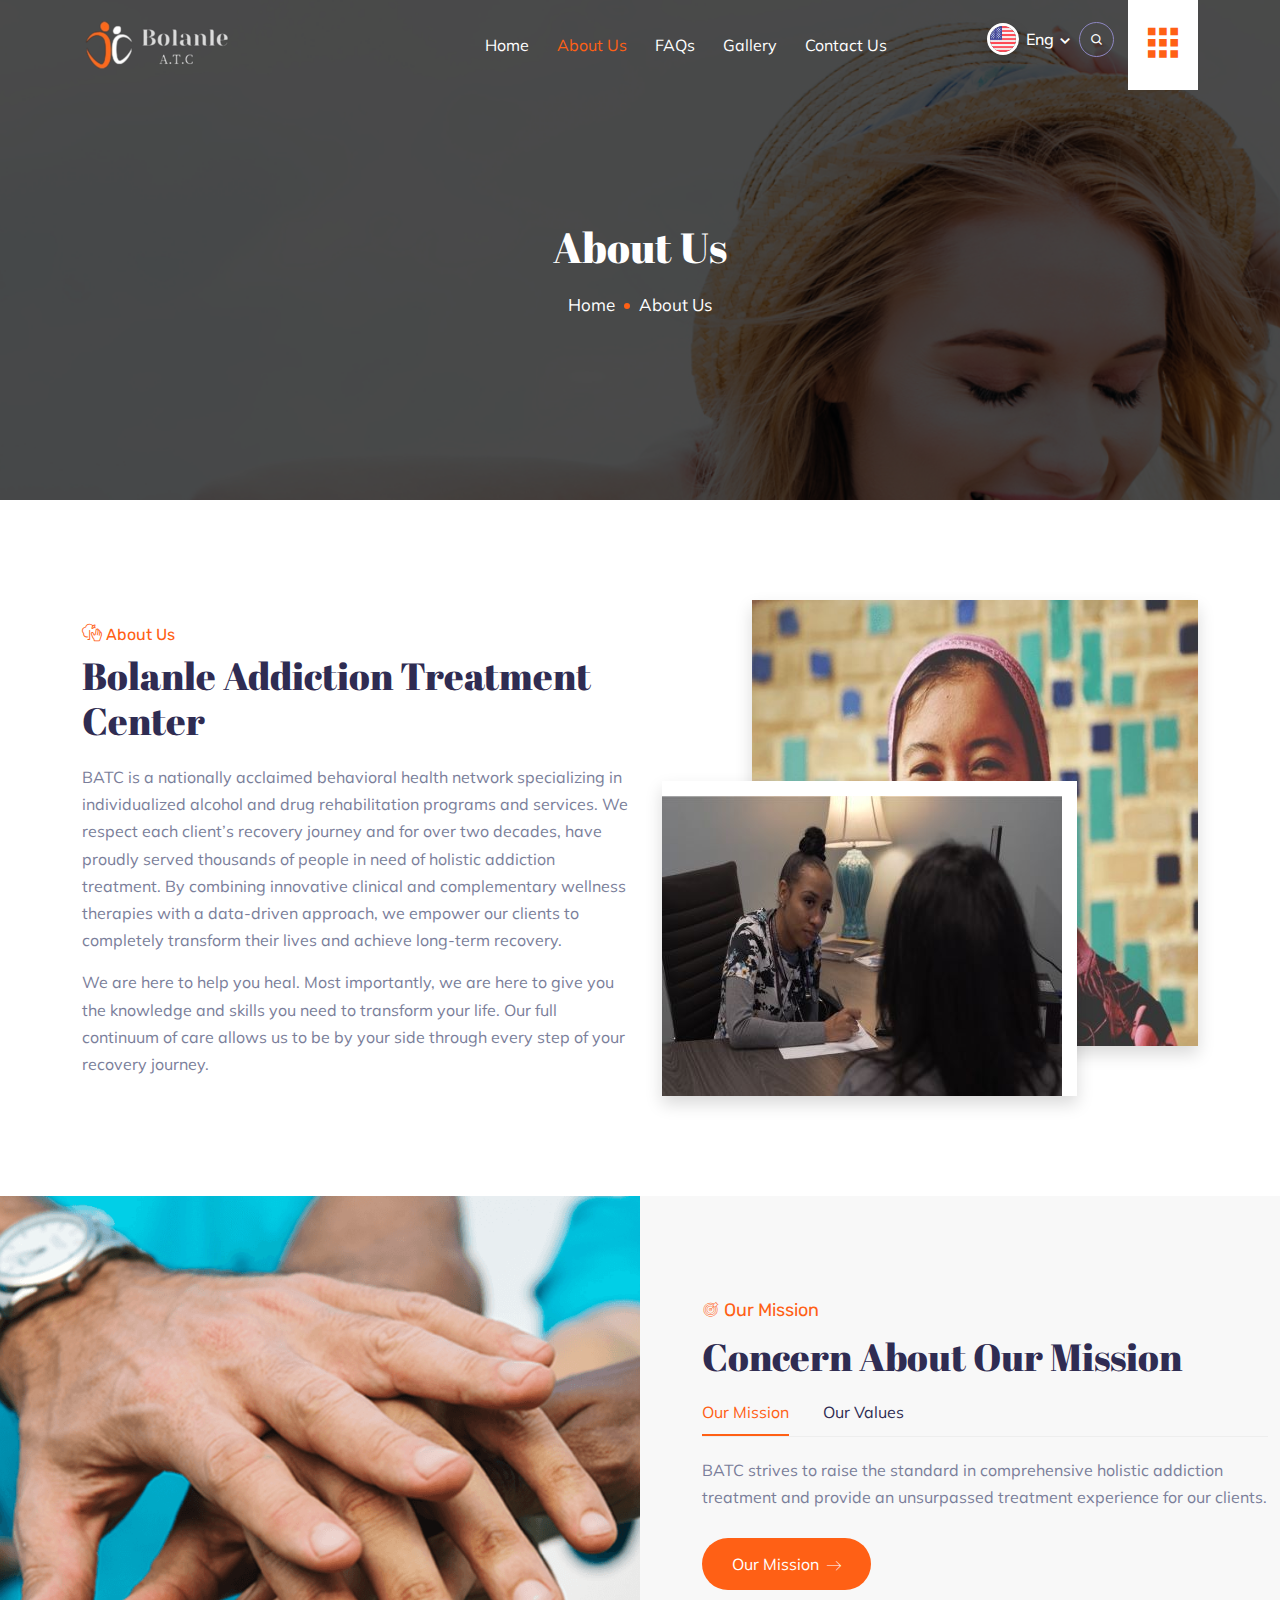
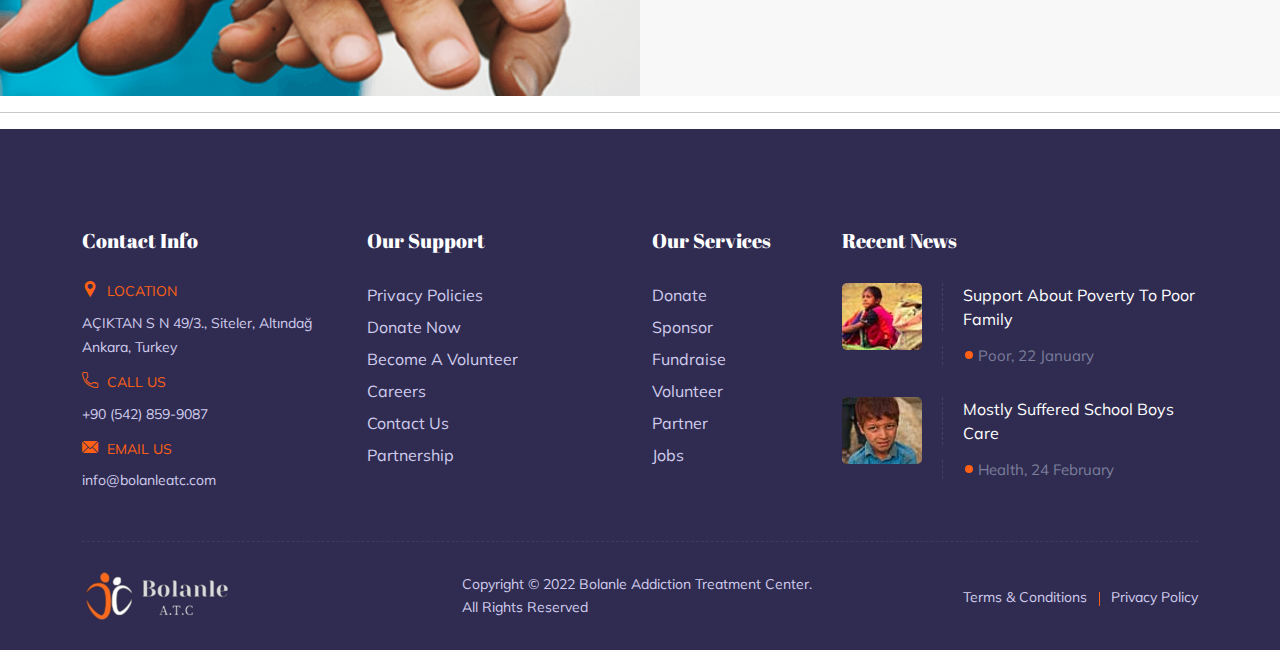
==== about-us.html @ 55a211e4 "Changed logos and added student details" ====
<!doctype html>
<html lang="zxx">
    <head>
        <meta charset="utf-8">
        <meta name="viewport" content="width=device-width, initial-scale=1, shrink-to-fit=no">

        <title>About Us | BATC</title>

        <link rel="icon" type="image/png" href="assets/img/favicon.png">

        <link rel="stylesheet" href="assets/revolution/css/settings.css">
        <link rel="stylesheet" href="assets/revolution/css/layers.css">
        <link rel="stylesheet" href="assets/revolution/css/navigation.css">
        <link rel="stylesheet" href="assets/css/bootstrap.min.css">
        <link rel="stylesheet" href="assets/css/owl.theme.default.min.css">
        <link rel="stylesheet" href="assets/css/owl.carousel.min.css">
        <link rel="stylesheet" href="assets/css/magnific-popup.min.css">
        <link rel="stylesheet" href="assets/css/animate.min.css">
        <link rel="stylesheet" href="assets/css/boxicons.min.css">
        <link rel="stylesheet" href="assets/css/flaticon.css">
        <link rel="stylesheet" href="assets/css/imagelightbox.min.css">
        <link rel="stylesheet" href="assets/css/meanmenu.css">
        <link rel="stylesheet" href="assets/css/nice-select.min.css">
        <link rel="stylesheet" href="assets/css/odometer.min.css">
        <link rel="stylesheet" href="assets/css/style.css">
        <link rel="stylesheet" href="assets/css/responsive.css">
    </head>
    <body>
        <div class="preloader">
            <div class="preloader">
                <span></span>
                <span></span>
            </div>
        </div>

        <div class="navbar-area  navbar-style-three">
            <div class="huruma-responsive-nav">
                <div class="container">
                    <div class="huruma-responsive-menu">
                        <div class="logo">
                            <a href="index.html">
                                <img src="assets/img/logo-3.png" class="white-logo" alt="logo">
                                <img src="assets/img/logo-2.png" class="black-logo" alt="image">
                            </a>
                        </div>
                    </div>
                </div>
            </div>

            <div class="huruma-nav">
                <div class="container">
                    <nav class="navbar navbar-expand-md navbar-light">
                        <a class="navbar-brand" href="index.html">
                            <img src="assets/img/logo-3.png" class="white-logo" alt="logo">
                            <img src="assets/img/logo-2.png" class="black-logo" alt="image">
                        </a>

                        <div class="collapse navbar-collapse mean-menu" id="navbarSupportedContent">
                            <ul class="navbar-nav">
                                <li class="nav-item">
                                    <a href="index.html" class="nav-link">
                                        Home
                                    </a>
                                </li>

                                <li class="nav-item">
                                    <a href="about-us.html" class="nav-link active">
                                        About Us
                                    </a>
                                </li>


                                <li class="nav-item">
                                    <a href="faqs.html" class="nav-link">
                                        FAQs
                                    </a>
                                </li>

                                <li class="nav-item">
                                    <a href="gallery.html" class="nav-link">
                                        Gallery
                                    </a>
                                </li>

                                <li class="nav-item">
                                    <a href="contact-us.html" class="nav-link">
                                        Contact Us
                                    </a>
                                </li>
                            </ul>

                            <div class="others-options">
                                <div class="dropdown language-switcher d-inline-block">
                                    <button class="dropdown-toggle" type="button" data-bs-toggle="dropdown" aria-haspopup="true" aria-expanded="false">
                                        <img src="assets/img/flag/us-flag.jpg" class="shadow" alt="image">
                                        <span>Eng <i class='bx bx-chevron-down'></i></span>
                                    </button>

                                    <div class="dropdown-menu">
                                        <a href="#" class="dropdown-item d-flex align-items-center">
                                            <img src="assets/img/flag/germany-flag.jpg" class="shadow-sm" alt="flag">
                                            <span>Ger</span>
                                        </a>
                                        <a href="#" class="dropdown-item d-flex align-items-center">
                                            <img src="assets/img/flag/france-flag.jpg" class="shadow-sm" alt="flag">
                                            <span>Fre</span>
                                        </a>
                                        <a href="#" class="dropdown-item d-flex align-items-center">
                                            <img src="assets/img/flag/spain-flag.jpg" class="shadow-sm" alt="flag">
                                            <span>Spa</span>
                                        </a>
                                        <a href="#" class="dropdown-item d-flex align-items-center">
                                            <img src="assets/img/flag/russia-flag.jpg" class="shadow-sm" alt="flag">
                                            <span>Rus</span>
                                        </a>
                                        <a href="#" class="dropdown-item d-flex align-items-center">
                                            <img src="assets/img/flag/italy-flag.jpg" class="shadow-sm" alt="flag">
                                            <span>Ita</span>
                                        </a>
                                    </div>
                                </div>

                                <div class="option-item"><i class="search-btn bx bx-search"></i>
                                    <i class="close-btn bx bx-x"></i>
                                    <div class="search-overlay search-popup">
                                        <div class='search-box'>
                                            <form class="search-form">
                                                <input class="search-input" name="search" placeholder="Search" type="text">

                                                <button class="search-button" type="submit">
                                                    <i class="bx bx-search"></i>
                                                </button>
                                            </form>
                                        </div>
                                    </div>
                                </div>

                                <div class="burger-menu">
                                    <i class="flaticon-menu"></i>
                                </div>
                            </div>
                        </div>
                    </nav>
                </div>
            </div>
        </div>

        <div class="sidebar-modal">
            <div class="sidebar-modal-inner">
                <div class="sidebar-about-area">
                    <div class="title">
                        <h2>About Us</h2>
                        <p>We are excited to help you move forward in your recovery journey. Whatever your needs are, we can help you find the right combination of counseling and therapeutic activities to support your healing process and help lay the foundation for the happier, healthier life you deserve.</p>
                    </div>
                </div>

                <div class="sidebar-contact-area">
                    <div class="contact-info">
                        <div class="contact-info-content">
                            <h2>
                                <a href="tel:+905428599087">
                                    +90 (542) 859-9087
                                </a>
                                <span>OR</span>
                                <a href="mailto:info@bolanleatc.com">
                                    <span class="__cf_email__">info@bolanleatc.com</span>
                                </a>
                            </h2>
                            <p><strong>Name: </strong>TOHEEBAT OMOBOLANLE SIKIRU</p>
                            <p><strong>Student number: </strong>184380</p>
                        </div>
                    </div>
                </div>

                <span class="close-btn sidebar-modal-close-btn">
                    <i class="flaticon-close"></i>
                </span>
            </div>
        </div>

        <div class="page-title-area">
            <div class="d-table">
                <div class="d-table-cell">
                    <div class="container">
                        <div class="page-title-content">
                            <h2>About Us</h2>
                            <ul>
                                <li><a href="index.html">Home</a></li>
                                <li>About Us</li>
                            </ul>
                        </div>
                    </div>
                </div>
            </div>
        </div>

        <section class="about-section about-page pt-100 pb-100">
            <div class="container">
                <div class="row align-items-center">
                    <div class="col-lg-6">
                        <div class="about-item">
                            <span>
                                <i class="flaticon-care-about-plants"></i>
                                About us
                            </span>
                            <h3>Bolanle Addiction Treatment Center</h3>
                            <p>BATC is a nationally acclaimed behavioral health network specializing in individualized alcohol and drug rehabilitation programs and services. We respect each client’s recovery journey and for over two decades, have proudly served thousands of people in need of holistic addiction treatment. By combining innovative clinical and complementary wellness therapies with a data-driven approach, we empower our clients to completely transform their lives and achieve long-term recovery.</p>
                            <p>We are here to help you heal. Most importantly, we are here to give you the knowledge and skills you need to transform your life. Our full continuum of care allows us to be by your side through every step of your recovery journey.</p>
                        </div>
                    </div>

                    <div class="col-lg-6">
                        <div class="about-image">
                            <img src="assets/img/about/2.jpg" class="shadow about-page-img" alt="image">
                            <img src="assets/img/about/1.jpg" class="shadow" alt="image">
                        </div>
                    </div>
                </div>
            </div>
        </section>

        <section class="mission-section">
            <div class="container-fluid">
                <div class="row">
                    <div class="col-lg-6 p-0">
                        <div class="mission-image">
                            <img src="assets/img/mission.png" alt="image">
                        </div>
                    </div>

                    <div class="col-lg-6">
						<div class="mission-tab">
                            <span>
                                <i class="flaticon-target"></i>
                                Our Mission
                            </span>
							<h2>Concern about Our Mission</h2>
							<div class="tab mission-list-tab">
								<ul class="tabs">
									<li>
										<a href="#">
											Our Mission
										</a>
									</li>
									<li>
										<a href="#">
											Our Values
										</a>
									</li>
                                </ul>
                                
								<div class="tab_content">
									<div class="tabs_item">
										<p>BATC strives to raise the standard in comprehensive holistic addiction treatment and provide an unsurpassed treatment experience for our clients.</p>
										<a class="default-btn" href="#">
                                            Our Mission
                                            <span></span>
                                            <i class="flaticon-right"></i>
										</a>
                                    </div>

                                    <div class="tabs_item">
                                        <p><strong>Compassion</strong> – Impacting the lives of the individuals in our community and, through the delivery of compassionate care, strive to lessen the pain and suffering that alcohol and drugs have caused.</p>
                                        <p><strong>Professionalism</strong> – We provide the highest level of professionalism by adopting best practices from across all fields and working collaboratively toward the common goal of continually improving the quality of our holistic rehab programs and services.</p>
                                        <p><strong>Integrity</strong> – We adhere to moral and ethical principles by demonstrating honesty, confidentiality, and trust to all individuals and families whom we serve and hold our clients’ rights to privacy sacred.</p>
                                        <p><strong>Commitment</strong> – We are committed to providing an unparalleled healing experience to our clients in an environment of safety, wellness, recovery, and clinical excellence.</p>

										<a class="default-btn" href="#">
                                            Our Mission
                                            <span></span>
                                            <i class="flaticon-right"></i>
										</a>
                                    </div>

								</div>
							</div>
						</div>
					</div>
                </div>
            </div>
        </section>

        <hr>



        <footer class="footer-section pt-100">
            <div class="container">
                <div class="row">
                    <div class="col-lg-3 col-md-6 col-sm-6">
                        <div class="single-footer-widget">
                            <h3>Contact info</h3>

                            <div class="footer-info-contact">
                                <i class="flaticon-pin"></i>
                                <h3>Location</h3>
                                <span>AÇIKTAN S N 49/3., Siteler, Altındağ<br> Ankara, Turkey</span>
                            </div>

                            <div class="footer-info-contact">
                                <i class="flaticon-call"></i>
                                <h3>Call Us</h3>
                                <span><a href="tel:+905428599087">+90 (542) 859-9087</a></span>
                            </div>

                            <div class="footer-info-contact">
                                <i class="flaticon-email"></i>
                                <h3>Email Us</h3>
                                <span>
                                    <a href="mailto:info@bolanleatc.com">
                                        <span class="__cf_email__">info@bolanleatc.com</span>
                                    </a>
                                </span>
                            </div>
                        </div>
                    </div>

                    <div class="col-lg-3 col-md-6 col-sm-6">
                        <div class="single-footer-widget">
                            <h3>Our Support</h3>

                            <ul class="footer-quick-links">
                                <li>
                                    <a href="#">
                                        Privacy Policies
                                    </a>
                                </li>
                                <li>
                                    <a href="#">
                                        Donate Now
                                    </a>
                                </li>
                                <li>
                                    <a href="#">
                                        Become a Volunteer
                                    </a>
                                </li>
                                <li>
                                    <a href="#">
                                        Careers
                                    </a>
                                </li>
                                <li>
                                    <a href="contact-us.html">
                                        Contact Us
                                    </a>
                                </li>
                                <li>
                                    <a href="#">
                                        Partnership
                                    </a>
                                </li>
                            </ul>
                        </div>
                    </div>

                    <div class="col-lg-2 col-md-6 col-sm-6">
                        <div class="single-footer-widget">
                            <h3>Our Services</h3>

                            <ul class="footer-quick-links">
                                <li>
                                    <a href="#">
                                        Donate
                                    </a>
                                </li>
                                <li>
                                    <a href="#">
                                        Sponsor
                                    </a>
                                </li>
                                <li>
                                    <a href="#">
                                        Fundraise
                                    </a>
                                </li>
                                <li>
                                    <a href="#">
                                        Volunteer
                                    </a>
                                </li>
                                <li>
                                    <a href="#">
                                        Partner
                                    </a>
                                </li>
                                <li>
                                    <a href="#">
                                        Jobs
                                    </a>
                                </li>
                            </ul>
                        </div>
                    </div>

                    <div class="col-lg-4 col-md-6 col-sm-6">
                        <div class="single-footer-widget">
                            <h3>Recent News</h3>

                            <div class="footer-news">
                                <a href="#">
                                    <img src="assets/img/footer-news/1.jpg" alt="image">
                                    <h4>Support about poverty to poor family</h4>
                                    <span>Poor, 22 January</span>
                                </a>
                            </div>

                            <div class="footer-news">
                                <a href="#">
                                    <img src="assets/img/footer-news/2.jpg" alt="image">
                                    <h4>Mostly suffered school Boys care</h4>
                                    <span>Health, 24 February</span>
                                </a>
                            </div>
                        </div>
                    </div>
                </div>
            </div>

            <div class="copyright-area">
                <div class="container">
                    <div class="copyright-area-content">
                        <div class="row align-items-center">
                            <div class="col-lg-4">
                                <div class="copyright-logo">
                                    <img src="assets/img/logo-3.png" alt="image">
                                </div>
                            </div>

                            <div class="col-lg-4 col-md-6">
                                <p>
                                    <i class="far fa-copyright"></i>
                                    Copyright © 2022 Bolanle Addiction Treatment Center. All Rights Reserved
                                </p>
                            </div>

                            <div class="col-lg-4 col-md-6">
                                <ul>
                                    <li>
                                        <a href="#">Terms & Conditions</a>
                                    </li>
                                    <li>
                                        <a href="#">Privacy Policy</a>
                                    </li>
                                </ul>
                            </div>
                        </div>
                    </div>
                </div>
            </div>
        </footer>

        <div class="go-top">
            <i class="bx bx-chevron-up"></i>
            <i class="bx bx-chevron-up"></i>
        </div>

        <script src="assets/js/jquery.min.js"></script>
        <script src="assets/js/popper.min.js"></script>
        <script src="assets/js/bootstrap.min.js"></script>
        <script src="assets/js/jquery.meanmenu.js"></script>
		<script src="assets/js/jquery.easing.min.js"></script>
		<script src="assets/js/owl.carousel.js"></script>
		<script src="assets/js/jquery.magnific-popup.min.js"></script>
		<script src="assets/js/jquery.nice-select.min.js"></script>
        <script src="assets/js/jquery.appear.js"></script>
		<script src="assets/js/odometer.min.js"></script>
		<script src="assets/js/imagelightbox.min.js"></script>
		<script src="assets/js/jquery.ajaxchimp.min.js"></script>
		<script src="assets/js/form-validator.min.js"></script>
		<script src="assets/js/contact-form-script.js"></script>
        <script src="assets/js/main.js"></script>
        <script src="assets/revolution/js/jquery.themepunch.tools.min.js"></script>
        <script src="assets/revolution/js/jquery.themepunch.revolution.min.js"></script>
        <script src="assets/revolution/js/extensions/revolution.extension.actions.min.js"></script>
        <script src="assets/revolution/js/extensions/revolution.extension.carousel.min.js"></script>
        <script src="assets/revolution/js/extensions/revolution.extension.kenburn.min.js"></script>
        <script src="assets/revolution/js/extensions/revolution.extension.layeranimation.min.js"></script>
        <script src="assets/revolution/js/extensions/revolution.extension.migration.min.js"></script>
        <script src="assets/revolution/js/extensions/revolution.extension.navigation.min.js"></script>
        <script src="assets/revolution/js/extensions/revolution.extension.parallax.min.js"></script>
        <script src="assets/revolution/js/extensions/revolution.extension.slideanims.min.js"></script>
        <script src="assets/revolution/js/extensions/revolution.extension.video.min.js"></script>
        <script src="assets/js/rev-slider-custom.js"></script>
    </body>

</html>
---- assets/revolution/css/settings.css ----
/*-----------------------------------------------------------------------------

-	Revolution Slider 5.0 Default Style Settings -

Screen Stylesheet

version:   	5.4.5
date:      	15/05/17
author:		themepunch
email:     	info@themepunch.com
website:   	http://www.themepunch.com
-----------------------------------------------------------------------------*/
#debungcontrolls,.debugtimeline{width:100%;box-sizing:border-box}.rev_column,.rev_column .tp-parallax-wrap,.tp-svg-layer svg{vertical-align:top}#debungcontrolls{z-index:100000;position:fixed;bottom:0;height:auto;background:rgba(0,0,0,.6);padding:10px}.debugtimeline{height:10px;position:relative;margin-bottom:3px;display:none;white-space:nowrap}.debugtimeline:hover{height:15px}.the_timeline_tester{background:#e74c3c;position:absolute;top:0;left:0;height:100%;width:0}.rs-go-fullscreen{position:fixed!important;width:100%!important;height:100%!important;top:0!important;left:0!important;z-index:9999999!important;background:#fff!important}.debugtimeline.tl_slide .the_timeline_tester{background:#f39c12}.debugtimeline.tl_frame .the_timeline_tester{background:#3498db}.debugtimline_txt{color:#fff;font-weight:400;font-size:7px;position:absolute;left:10px;top:0;white-space:nowrap;line-height:10px}.rtl{direction:rtl}@font-face{font-family:revicons;src:url(../fonts/revicons/revicons90c6.eot?5510888);src:url(../fonts/revicons/revicons90c6.eot?5510888#iefix) format('embedded-opentype'),url(../fonts/revicons/revicons90c6.woff?5510888) format('woff'),url(../fonts/revicons/revicons90c6.ttf?5510888) format('truetype'),url(../fonts/revicons/revicons90c6.svg?5510888#revicons) format('svg');font-weight:400;font-style:normal}[class*=" revicon-"]:before,[class^=revicon-]:before{font-family:revicons;font-style:normal;font-weight:400;speak:none;display:inline-block;text-decoration:inherit;width:1em;margin-right:.2em;text-align:center;font-variant:normal;text-transform:none;line-height:1em;margin-left:.2em}.revicon-search-1:before{content:'\e802'}.revicon-pencil-1:before{content:'\e831'}.revicon-picture-1:before{content:'\e803'}.revicon-cancel:before{content:'\e80a'}.revicon-info-circled:before{content:'\e80f'}.revicon-trash:before{content:'\e801'}.revicon-left-dir:before{content:'\e817'}.revicon-right-dir:before{content:'\e818'}.revicon-down-open:before{content:'\e83b'}.revicon-left-open:before{content:'\e819'}.revicon-right-open:before{content:'\e81a'}.revicon-angle-left:before{content:'\e820'}.revicon-angle-right:before{content:'\e81d'}.revicon-left-big:before{content:'\e81f'}.revicon-right-big:before{content:'\e81e'}.revicon-magic:before{content:'\e807'}.revicon-picture:before{content:'\e800'}.revicon-export:before{content:'\e80b'}.revicon-cog:before{content:'\e832'}.revicon-login:before{content:'\e833'}.revicon-logout:before{content:'\e834'}.revicon-video:before{content:'\e805'}.revicon-arrow-combo:before{content:'\e827'}.revicon-left-open-1:before{content:'\e82a'}.revicon-right-open-1:before{content:'\e82b'}.revicon-left-open-mini:before{content:'\e822'}.revicon-right-open-mini:before{content:'\e823'}.revicon-left-open-big:before{content:'\e824'}.revicon-right-open-big:before{content:'\e825'}.revicon-left:before{content:'\e836'}.revicon-right:before{content:'\e826'}.revicon-ccw:before{content:'\e808'}.revicon-arrows-ccw:before{content:'\e806'}.revicon-palette:before{content:'\e829'}.revicon-list-add:before{content:'\e80c'}.revicon-doc:before{content:'\e809'}.revicon-left-open-outline:before{content:'\e82e'}.revicon-left-open-2:before{content:'\e82c'}.revicon-right-open-outline:before{content:'\e82f'}.revicon-right-open-2:before{content:'\e82d'}.revicon-equalizer:before{content:'\e83a'}.revicon-layers-alt:before{content:'\e804'}.revicon-popup:before{content:'\e828'}.rev_slider_wrapper{position:relative;z-index:0;width:100%}.rev_slider{position:relative;overflow:visible}.entry-content .rev_slider a,.rev_slider a{box-shadow:none}.tp-overflow-hidden{overflow:hidden!important}.group_ov_hidden{overflow:hidden}.rev_slider img,.tp-simpleresponsive img{max-width:none!important;transition:none;margin:0;padding:0;border:none}.rev_slider .no-slides-text{font-weight:700;text-align:center;padding-top:80px}.rev_slider>ul,.rev_slider>ul>li,.rev_slider>ul>li:before,.rev_slider_wrapper>ul,.tp-revslider-mainul>li,.tp-revslider-mainul>li:before,.tp-simpleresponsive>ul,.tp-simpleresponsive>ul>li,.tp-simpleresponsive>ul>li:before{list-style:none!important;position:absolute;margin:0!important;padding:0!important;overflow-x:visible;overflow-y:visible;background-image:none;background-position:0 0;text-indent:0;top:0;left:0}.rev_slider>ul>li,.rev_slider>ul>li:before,.tp-revslider-mainul>li,.tp-revslider-mainul>li:before,.tp-simpleresponsive>ul>li,.tp-simpleresponsive>ul>li:before{visibility:hidden}.tp-revslider-mainul,.tp-revslider-slidesli{padding:0!important;margin:0!important;list-style:none!important}.fullscreen-container,.fullwidthbanner-container{padding:0;position:relative}.rev_slider li.tp-revslider-slidesli{position:absolute!important}.tp-caption .rs-untoggled-content{display:block}.tp-caption .rs-toggled-content{display:none}.rs-toggle-content-active.tp-caption .rs-toggled-content{display:block}.rs-toggle-content-active.tp-caption .rs-untoggled-content{display:none}.rev_slider .caption,.rev_slider .tp-caption{position:relative;visibility:hidden;white-space:nowrap;display:block;-webkit-font-smoothing:antialiased!important;z-index:1}.rev_slider .caption,.rev_slider .tp-caption,.tp-simpleresponsive img{-moz-user-select:none;-khtml-user-select:none;-webkit-user-select:none;-o-user-select:none}.rev_slider .tp-mask-wrap .tp-caption,.rev_slider .tp-mask-wrap :last-child,.wpb_text_column .rev_slider .tp-mask-wrap .tp-caption,.wpb_text_column .rev_slider .tp-mask-wrap :last-child{margin-bottom:0}.tp-svg-layer svg{width:100%;height:100%;position:relative}.tp-carousel-wrapper{cursor:url(openhand.html),move}.tp-carousel-wrapper.dragged{cursor:url(closedhand.html),move}.tp_inner_padding{box-sizing:border-box;max-height:none!important}.tp-caption.tp-layer-selectable{-moz-user-select:all;-khtml-user-select:all;-webkit-user-select:all;-o-user-select:all}.tp-caption.tp-hidden-caption,.tp-forcenotvisible,.tp-hide-revslider,.tp-parallax-wrap.tp-hidden-caption{visibility:hidden!important;display:none!important}.rev_slider audio,.rev_slider embed,.rev_slider iframe,.rev_slider object,.rev_slider video{max-width:none!important}.tp-element-background{position:absolute;top:0;left:0;width:100%;height:100%;z-index:0}.tp-blockmask,.tp-blockmask_in,.tp-blockmask_out{position:absolute;top:0;left:0;width:100%;height:100%;background:#fff;z-index:1000;transform:scaleX(0) scaleY(0)}.tp-parallax-wrap{transform-style:preserve-3d}.rev_row_zone{position:absolute;width:100%;left:0;box-sizing:border-box;min-height:50px;font-size:0}.rev_column_inner,.rev_slider .tp-caption.rev_row{position:relative;width:100%!important;box-sizing:border-box}.rev_row_zone_top{top:0}.rev_row_zone_middle{top:50%;transform:translateY(-50%)}.rev_row_zone_bottom{bottom:0}.rev_slider .tp-caption.rev_row{display:table;table-layout:fixed;vertical-align:top;height:auto!important;font-size:0}.rev_column{display:table-cell;position:relative;height:auto;box-sizing:border-box;font-size:0}.rev_column_inner{display:block;height:auto!important;white-space:normal!important}.rev_column_bg{width:100%;height:100%;position:absolute;top:0;left:0;z-index:0;box-sizing:border-box;background-clip:content-box;border:0 solid transparent}.tp-caption .backcorner,.tp-caption .backcornertop,.tp-caption .frontcorner,.tp-caption .frontcornertop{height:0;top:0;width:0;position:absolute}.rev_column_inner .tp-loop-wrap,.rev_column_inner .tp-mask-wrap,.rev_column_inner .tp-parallax-wrap{text-align:inherit}.rev_column_inner .tp-mask-wrap{display:inline-block}.rev_column_inner .tp-parallax-wrap,.rev_column_inner .tp-parallax-wrap .tp-loop-wrap,.rev_column_inner .tp-parallax-wrap .tp-mask-wrap{position:relative!important;left:auto!important;top:auto!important;line-height:0}.tp-video-play-button,.tp-video-play-button i{line-height:50px!important;vertical-align:top;text-align:center}.rev_column_inner .rev_layer_in_column,.rev_column_inner .tp-parallax-wrap,.rev_column_inner .tp-parallax-wrap .tp-loop-wrap,.rev_column_inner .tp-parallax-wrap .tp-mask-wrap{vertical-align:top}.rev_break_columns{display:block!important}.rev_break_columns .tp-parallax-wrap.rev_column{display:block!important;width:100%!important}.fullwidthbanner-container{overflow:hidden}.fullwidthbanner-container .fullwidthabanner{width:100%;position:relative}.tp-static-layers{position:absolute;z-index:101;top:0;left:0}.tp-caption .frontcorner{border-left:40px solid transparent;border-right:0 solid transparent;border-top:40px solid #00A8FF;left:-40px}.tp-caption .backcorner{border-left:0 solid transparent;border-right:40px solid transparent;border-bottom:40px solid #00A8FF;right:0}.tp-caption .frontcornertop{border-left:40px solid transparent;border-right:0 solid transparent;border-bottom:40px solid #00A8FF;left:-40px}.tp-caption .backcornertop{border-left:0 solid transparent;border-right:40px solid transparent;border-top:40px solid #00A8FF;right:0}.tp-layer-inner-rotation{position:relative!important}img.tp-slider-alternative-image{width:100%;height:auto}.caption.fullscreenvideo,.rs-background-video-layer,.tp-caption.coverscreenvideo,.tp-caption.fullscreenvideo{width:100%;height:100%;top:0;left:0;position:absolute}.noFilterClass{filter:none!important}.rs-background-video-layer{visibility:hidden;z-index:0}.caption.fullscreenvideo audio,.caption.fullscreenvideo iframe,.caption.fullscreenvideo video,.tp-caption.fullscreenvideo iframe,.tp-caption.fullscreenvideo iframe audio,.tp-caption.fullscreenvideo iframe video{width:100%!important;height:100%!important;display:none}.fullcoveredvideo audio,.fullscreenvideo audio .fullcoveredvideo video,.fullscreenvideo video{background:#000}.fullcoveredvideo .tp-poster{background-position:center center;background-size:cover;width:100%;height:100%;top:0;left:0}.videoisplaying .html5vid .tp-poster{display:none}.tp-video-play-button{background:#000;background:rgba(0,0,0,.3);border-radius:5px;position:absolute;top:50%;left:50%;color:#FFF;margin-top:-25px;margin-left:-25px;cursor:pointer;width:50px;height:50px;box-sizing:border-box;display:inline-block;z-index:4;opacity:0;transition:opacity .3s ease-out!important}.tp-audio-html5 .tp-video-play-button,.tp-hiddenaudio{display:none!important}.tp-caption .html5vid{width:100%!important;height:100%!important}.tp-video-play-button i{width:50px;height:50px;display:inline-block;font-size:40px!important}.rs-fullvideo-cover,.tp-dottedoverlay,.tp-shadowcover{height:100%;top:0;left:0;position:absolute}.tp-caption:hover .tp-video-play-button{opacity:1;display:block}.tp-caption .tp-revstop{display:none;border-left:5px solid #fff!important;border-right:5px solid #fff!important;margin-top:15px!important;line-height:20px!important;vertical-align:top;font-size:25px!important}.tp-seek-bar,.tp-video-button,.tp-volume-bar{outline:0;line-height:12px;margin:0;cursor:pointer}.videoisplaying .revicon-right-dir{display:none}.videoisplaying .tp-revstop{display:inline-block}.videoisplaying .tp-video-play-button{display:none}.fullcoveredvideo .tp-video-play-button{display:none!important}.fullscreenvideo .fullscreenvideo audio,.fullscreenvideo .fullscreenvideo video{object-fit:contain!important}.fullscreenvideo .fullcoveredvideo audio,.fullscreenvideo .fullcoveredvideo video{object-fit:cover!important}.tp-video-controls{position:absolute;bottom:0;left:0;right:0;padding:5px;opacity:0;transition:opacity .3s;background-image:linear-gradient(to bottom,#000 13%,#323232 100%);display:table;max-width:100%;overflow:hidden;box-sizing:border-box}.rev-btn.rev-hiddenicon i,.rev-btn.rev-withicon i{transition:all .2s ease-out!important;font-size:15px}.tp-caption:hover .tp-video-controls{opacity:.9}.tp-video-button{background:rgba(0,0,0,.5);border:0;border-radius:3px;font-size:12px;color:#fff;padding:0}.tp-video-button:hover{cursor:pointer}.tp-video-button-wrap,.tp-video-seek-bar-wrap,.tp-video-vol-bar-wrap{padding:0 5px;display:table-cell;vertical-align:middle}.tp-video-seek-bar-wrap{width:80%}.tp-video-vol-bar-wrap{width:20%}.tp-seek-bar,.tp-volume-bar{width:100%;padding:0}.rs-fullvideo-cover{width:100%;background:0 0;z-index:5}.disabled_lc .tp-video-play-button,.rs-background-video-layer audio::-webkit-media-controls,.rs-background-video-layer video::-webkit-media-controls,.rs-background-video-layer video::-webkit-media-controls-start-playback-button{display:none!important}.tp-audio-html5 .tp-video-controls{opacity:1!important;visibility:visible!important}.tp-dottedoverlay{background-repeat:repeat;width:100%;z-index:3}.tp-dottedoverlay.twoxtwo{background:url(../assets/gridtile.html)}.tp-dottedoverlay.twoxtwowhite{background:url(../assets/gridtile_white.html)}.tp-dottedoverlay.threexthree{background:url(../assets/gridtile_3x3.html)}.tp-dottedoverlay.threexthreewhite{background:url(../assets/gridtile_3x3_white.html)}.tp-shadowcover{width:100%;background:#fff;z-index:-1}.tp-shadow1{box-shadow:0 10px 6px -6px rgba(0,0,0,.8)}.tp-shadow2:after,.tp-shadow2:before,.tp-shadow3:before,.tp-shadow4:after{z-index:-2;position:absolute;content:"";bottom:10px;left:10px;width:50%;top:85%;max-width:300px;background:0 0;box-shadow:0 15px 10px rgba(0,0,0,.8);transform:rotate(-3deg)}.tp-shadow2:after,.tp-shadow4:after{transform:rotate(3deg);right:10px;left:auto}.tp-shadow5{position:relative;box-shadow:0 1px 4px rgba(0,0,0,.3),0 0 40px rgba(0,0,0,.1) inset}.tp-shadow5:after,.tp-shadow5:before{content:"";position:absolute;z-index:-2;box-shadow:0 0 25px 0 rgba(0,0,0,.6);top:30%;bottom:0;left:20px;right:20px;border-radius:100px/20px}.tp-button{padding:6px 13px 5px;border-radius:3px;height:30px;cursor:pointer;color:#fff!important;text-shadow:0 1px 1px rgba(0,0,0,.6)!important;font-size:15px;line-height:45px!important;font-family:arial,sans-serif;font-weight:700;letter-spacing:-1px;text-decoration:none}.tp-button.big{color:#fff;text-shadow:0 1px 1px rgba(0,0,0,.6);font-weight:700;padding:9px 20px;font-size:19px;line-height:57px!important}.purchase:hover,.tp-button.big:hover,.tp-button:hover{background-position:bottom,15px 11px}.purchase.green,.purchase:hover.green,.tp-button.green,.tp-button:hover.green{background-color:#21a117;box-shadow:0 3px 0 0 #104d0b}.purchase.blue,.purchase:hover.blue,.tp-button.blue,.tp-button:hover.blue{background-color:#1d78cb;box-shadow:0 3px 0 0 #0f3e68}.purchase.red,.purchase:hover.red,.tp-button.red,.tp-button:hover.red{background-color:#cb1d1d;box-shadow:0 3px 0 0 #7c1212}.purchase.orange,.purchase:hover.orange,.tp-button.orange,.tp-button:hover.orange{background-color:#f70;box-shadow:0 3px 0 0 #a34c00}.purchase.darkgrey,.purchase:hover.darkgrey,.tp-button.darkgrey,.tp-button.grey,.tp-button:hover.darkgrey,.tp-button:hover.grey{background-color:#555;box-shadow:0 3px 0 0 #222}.purchase.lightgrey,.purchase:hover.lightgrey,.tp-button.lightgrey,.tp-button:hover.lightgrey{background-color:#888;box-shadow:0 3px 0 0 #555}.rev-btn,.rev-btn:visited{outline:0!important;box-shadow:none!important;text-decoration:none!important;line-height:44px;font-size:17px;font-weight:500;padding:12px 35px;box-sizing:border-box;font-family:Roboto,sans-serif;cursor:pointer}.rev-btn.rev-uppercase,.rev-btn.rev-uppercase:visited{text-transform:uppercase;letter-spacing:1px;font-size:15px;font-weight:900}.rev-btn.rev-withicon i{font-weight:400;position:relative;top:0;margin-left:10px!important}.rev-btn.rev-hiddenicon i{font-weight:400;position:relative;top:0;opacity:0;margin-left:0!important;width:0!important}.rev-btn.rev-hiddenicon:hover i{opacity:1!important;margin-left:10px!important;width:auto!important}.rev-btn.rev-medium,.rev-btn.rev-medium:visited{line-height:36px;font-size:14px;padding:10px 30px}.rev-btn.rev-medium.rev-hiddenicon i,.rev-btn.rev-medium.rev-withicon i{font-size:14px;top:0}.rev-btn.rev-small,.rev-btn.rev-small:visited{line-height:28px;font-size:12px;padding:7px 20px}.rev-btn.rev-small.rev-hiddenicon i,.rev-btn.rev-small.rev-withicon i{font-size:12px;top:0}.rev-maxround{border-radius:30px}.rev-minround{border-radius:3px}.rev-burger{position:relative;width:60px;height:60px;box-sizing:border-box;padding:22px 0 0 14px;border-radius:50%;border:1px solid rgba(51,51,51,.25);-webkit-tap-highlight-color:transparent;cursor:pointer}.rev-burger span{display:block;width:30px;height:3px;background:#333;transition:.7s;pointer-events:none;transform-style:flat!important}.rev-burger.revb-white span,.rev-burger.revb-whitenoborder span{background:#fff}.rev-burger span:nth-child(2){margin:3px 0}#dialog_addbutton .rev-burger:hover :first-child,.open .rev-burger :first-child,.open.rev-burger :first-child{transform:translateY(6px) rotate(-45deg)}#dialog_addbutton .rev-burger:hover :nth-child(2),.open .rev-burger :nth-child(2),.open.rev-burger :nth-child(2){transform:rotate(-45deg);opacity:0}#dialog_addbutton .rev-burger:hover :last-child,.open .rev-burger :last-child,.open.rev-burger :last-child{transform:translateY(-6px) rotate(-135deg)}.rev-burger.revb-white{border:2px solid rgba(255,255,255,.2)}.rev-burger.revb-darknoborder,.rev-burger.revb-whitenoborder{border:0}.rev-burger.revb-darknoborder span{background:#333}.rev-burger.revb-whitefull{background:#fff;border:none}.rev-burger.revb-whitefull span{background:#333}.rev-burger.revb-darkfull{background:#333;border:none}.rev-burger.revb-darkfull span,.rev-scroll-btn.revs-fullwhite{background:#fff}@keyframes rev-ani-mouse{0%{opacity:1;top:29%}15%{opacity:1;top:50%}50%{opacity:0;top:50%}100%{opacity:0;top:29%}}.rev-scroll-btn{display:inline-block;position:relative;left:0;right:0;text-align:center;cursor:pointer;width:35px;height:55px;box-sizing:border-box;border:3px solid #fff;border-radius:23px}.rev-scroll-btn>*{display:inline-block;line-height:18px;font-size:13px;font-weight:400;color:#fff;font-family:proxima-nova,"Helvetica Neue",Helvetica,Arial,sans-serif;letter-spacing:2px}.rev-scroll-btn>.active,.rev-scroll-btn>:focus,.rev-scroll-btn>:hover{color:#fff}.rev-scroll-btn>.active,.rev-scroll-btn>:active,.rev-scroll-btn>:focus,.rev-scroll-btn>:hover{opacity:.8}.rev-scroll-btn.revs-fullwhite span{background:#333}.rev-scroll-btn.revs-fulldark{background:#333;border:none}.rev-scroll-btn.revs-fulldark span,.tp-bullet{background:#fff}.rev-scroll-btn span{position:absolute;display:block;top:29%;left:50%;width:8px;height:8px;margin:-4px 0 0 -4px;background:#fff;border-radius:50%;animation:rev-ani-mouse 2.5s linear infinite}.rev-scroll-btn.revs-dark{border-color:#333}.rev-scroll-btn.revs-dark span{background:#333}.rev-control-btn{position:relative;display:inline-block;z-index:5;color:#FFF;font-size:20px;line-height:60px;font-weight:400;font-style:normal;font-family:Raleway;text-decoration:none;text-align:center;background-color:#000;border-radius:50px;text-shadow:none;background-color:rgba(0,0,0,.5);width:60px;height:60px;box-sizing:border-box;cursor:pointer}.rev-cbutton-dark-sr,.rev-cbutton-light-sr{border-radius:3px}.rev-cbutton-light,.rev-cbutton-light-sr{color:#333;background-color:rgba(255,255,255,.75)}.rev-sbutton{line-height:37px;width:37px;height:37px}.rev-sbutton-blue{background-color:#3B5998}.rev-sbutton-lightblue{background-color:#00A0D1}.rev-sbutton-red{background-color:#DD4B39}.tp-bannertimer{visibility:hidden;width:100%;height:5px;background:#000;background:rgba(0,0,0,.15);position:absolute;z-index:200;top:0}.tp-bannertimer.tp-bottom{top:auto;bottom:0!important;height:5px}.tp-caption img{background:0 0;-ms-filter:"progid:DXImageTransform.Microsoft.gradient(startColorstr=#00FFFFFF,endColorstr=#00FFFFFF)";filter:progid:DXImageTransform.Microsoft.gradient(startColorstr=#00FFFFFF, endColorstr=#00FFFFFF);zoom:1}.caption.slidelink a div,.tp-caption.slidelink a div{width:3000px;height:1500px;background:url(../assets/coloredbg.html)}.tp-caption.slidelink a span{background:url(../assets/coloredbg.html)}.tp-loader.spinner0,.tp-loader.spinner5{background-image:url(../assets/loader.html);background-repeat:no-repeat}.tp-shape{width:100%;height:100%}.tp-caption .rs-starring{display:inline-block}.tp-caption .rs-starring .star-rating{float:none;display:inline-block;vertical-align:top;color:#FFC321!important}.tp-caption .rs-starring .star-rating,.tp-caption .rs-starring-page .star-rating{position:relative;height:1em;width:5.4em;font-family:star;font-size:1em!important}.tp-loader.spinner0,.tp-loader.spinner1{width:40px;height:40px;margin-top:-20px;margin-left:-20px;animation:tp-rotateplane 1.2s infinite ease-in-out;background-color:#fff;border-radius:3px;box-shadow:0 0 20px 0 rgba(0,0,0,.15)}.tp-caption .rs-starring .star-rating:before,.tp-caption .rs-starring-page .star-rating:before{content:"\73\73\73\73\73";color:#E0DADF;float:left;top:0;left:0;position:absolute}.tp-caption .rs-starring .star-rating span{overflow:hidden;float:left;top:0;left:0;position:absolute;padding-top:1.5em;font-size:1em!important}.tp-caption .rs-starring .star-rating span:before{content:"\53\53\53\53\53";top:0;position:absolute;left:0}.tp-loader{top:50%;left:50%;z-index:10000;position:absolute}.tp-loader.spinner0{background-position:center center}.tp-loader.spinner5{background-position:10px 10px;background-color:#fff;margin:-22px;width:44px;height:44px;border-radius:3px}@keyframes tp-rotateplane{0%{transform:perspective(120px) rotateX(0) rotateY(0)}50%{transform:perspective(120px) rotateX(-180.1deg) rotateY(0)}100%{transform:perspective(120px) rotateX(-180deg) rotateY(-179.9deg)}}.tp-loader.spinner2{width:40px;height:40px;margin-top:-20px;margin-left:-20px;background-color:red;box-shadow:0 0 20px 0 rgba(0,0,0,.15);border-radius:100%;animation:tp-scaleout 1s infinite ease-in-out}@keyframes tp-scaleout{0%{transform:scale(0)}100%{transform:scale(1);opacity:0}}.tp-loader.spinner3{margin:-9px 0 0 -35px;width:70px;text-align:center}.tp-loader.spinner3 .bounce1,.tp-loader.spinner3 .bounce2,.tp-loader.spinner3 .bounce3{width:18px;height:18px;background-color:#fff;box-shadow:0 0 20px 0 rgba(0,0,0,.15);border-radius:100%;display:inline-block;animation:tp-bouncedelay 1.4s infinite ease-in-out;animation-fill-mode:both}.tp-loader.spinner3 .bounce1{animation-delay:-.32s}.tp-loader.spinner3 .bounce2{animation-delay:-.16s}@keyframes tp-bouncedelay{0%,100%,80%{transform:scale(0)}40%{transform:scale(1)}}.tp-loader.spinner4{margin:-20px 0 0 -20px;width:40px;height:40px;text-align:center;animation:tp-rotate 2s infinite linear}.tp-loader.spinner4 .dot1,.tp-loader.spinner4 .dot2{width:60%;height:60%;display:inline-block;position:absolute;top:0;background-color:#fff;border-radius:100%;animation:tp-bounce 2s infinite ease-in-out;box-shadow:0 0 20px 0 rgba(0,0,0,.15)}.tp-loader.spinner4 .dot2{top:auto;bottom:0;animation-delay:-1s}@keyframes tp-rotate{100%{transform:rotate(360deg)}}@keyframes tp-bounce{0%,100%{transform:scale(0)}50%{transform:scale(1)}}.tp-bullets.navbar,.tp-tabs.navbar,.tp-thumbs.navbar{border:none;min-height:0;margin:0;border-radius:0}.tp-bullets,.tp-tabs,.tp-thumbs{position:absolute;display:block;z-index:1000;top:0;left:0}.tp-tab,.tp-thumb{cursor:pointer;position:absolute;opacity:.5;box-sizing:border-box}.tp-arr-imgholder,.tp-tab-image,.tp-thumb-image,.tp-videoposter{background-position:center center;background-size:cover;width:100%;height:100%;display:block;position:absolute;top:0;left:0}.tp-tab.selected,.tp-tab:hover,.tp-thumb.selected,.tp-thumb:hover{opacity:1}.tp-tab-mask,.tp-thumb-mask{box-sizing:border-box!important}.tp-tabs,.tp-thumbs{box-sizing:content-box!important}.tp-bullet{width:15px;height:15px;position:absolute;background:rgba(255,255,255,.3);cursor:pointer}.tp-bullet.selected,.tp-bullet:hover{background:#fff}.tparrows{cursor:pointer;background:#000;background:rgba(0,0,0,.5);width:40px;height:40px;position:absolute;display:block;z-index:1000}.tparrows:hover{background:#000}.tparrows:before{font-family:revicons;font-size:15px;color:#fff;display:block;line-height:40px;text-align:center}.hginfo,.hglayerinfo{font-size:12px;font-weight:600}.tparrows.tp-leftarrow:before{content:'\e824'}.tparrows.tp-rightarrow:before{content:'\e825'}body.rtl .tp-kbimg{left:0!important}.dddwrappershadow{box-shadow:0 45px 100px rgba(0,0,0,.4)}.hglayerinfo{position:fixed;bottom:0;left:0;color:#FFF;line-height:20px;background:rgba(0,0,0,.75);padding:5px 10px;z-index:2000;white-space:normal}.helpgrid,.hginfo{position:absolute}.hginfo{top:-2px;left:-2px;color:#e74c3c;background:#000;padding:2px 5px}.indebugmode .tp-caption:hover{border:1px dashed #c0392b!important}.helpgrid{border:2px dashed #c0392b;top:0;left:0;z-index:0}#revsliderlogloglog{padding:15px;color:#fff;position:fixed;top:0;left:0;width:200px;height:150px;background:rgba(0,0,0,.7);z-index:100000;font-size:10px;overflow:scroll}.aden{filter:hue-rotate(-20deg) contrast(.9) saturate(.85) brightness(1.2)}.aden::after{background:linear-gradient(to right,rgba(66,10,14,.2),transparent);mix-blend-mode:darken}.perpetua::after,.reyes::after{mix-blend-mode:soft-light;opacity:.5}.inkwell{filter:sepia(.3) contrast(1.1) brightness(1.1) grayscale(1)}.perpetua::after{background:linear-gradient(to bottom,#005b9a,#e6c13d)}.reyes{filter:sepia(.22) brightness(1.1) contrast(.85) saturate(.75)}.reyes::after{background:#efcdad}.gingham{filter:brightness(1.05) hue-rotate(-10deg)}.gingham::after{background:linear-gradient(to right,rgba(66,10,14,.2),transparent);mix-blend-mode:darken}.toaster{filter:contrast(1.5) brightness(.9)}.toaster::after{background:radial-gradient(circle,#804e0f,#3b003b);mix-blend-mode:screen}.walden{filter:brightness(1.1) hue-rotate(-10deg) sepia(.3) saturate(1.6)}.walden::after{background:#04c;mix-blend-mode:screen;opacity:.3}.hudson{filter:brightness(1.2) contrast(.9) saturate(1.1)}.hudson::after{background:radial-gradient(circle,#a6b1ff 50%,#342134);mix-blend-mode:multiply;opacity:.5}.earlybird{filter:contrast(.9) sepia(.2)}.earlybird::after{background:radial-gradient(circle,#d0ba8e 20%,#360309 85%,#1d0210 100%);mix-blend-mode:overlay}.mayfair{filter:contrast(1.1) saturate(1.1)}.mayfair::after{background:radial-gradient(circle at 40% 40%,rgba(255,255,255,.8),rgba(255,200,200,.6),#111 60%);mix-blend-mode:overlay;opacity:.4}.lofi{filter:saturate(1.1) contrast(1.5)}.lofi::after{background:radial-gradient(circle,transparent 70%,#222 150%);mix-blend-mode:multiply}._1977{filter:contrast(1.1) brightness(1.1) saturate(1.3)}._1977:after{background:rgba(243,106,188,.3);mix-blend-mode:screen}.brooklyn{filter:contrast(.9) brightness(1.1)}.brooklyn::after{background:radial-gradient(circle,rgba(168,223,193,.4) 70%,#c4b7c8);mix-blend-mode:overlay}.xpro2{filter:sepia(.3)}.xpro2::after{background:radial-gradient(circle,#e6e7e0 40%,rgba(43,42,161,.6) 110%);mix-blend-mode:color-burn}.nashville{filter:sepia(.2) contrast(1.2) brightness(1.05) saturate(1.2)}.nashville::after{background:rgba(0,70,150,.4);mix-blend-mode:lighten}.nashville::before{background:rgba(247,176,153,.56);mix-blend-mode:darken}.lark{filter:contrast(.9)}.lark::after{background:rgba(242,242,242,.8);mix-blend-mode:darken}.lark::before{background:#22253f;mix-blend-mode:color-dodge}.moon{filter:grayscale(1) contrast(1.1) brightness(1.1)}.moon::before{background:#a0a0a0;mix-blend-mode:soft-light}.moon::after{background:#383838;mix-blend-mode:lighten}.clarendon{filter:contrast(1.2) saturate(1.35)}.clarendon:before{background:rgba(127,187,227,.2);mix-blend-mode:overlay}.willow{filter:grayscale(.5) contrast(.95) brightness(.9)}.willow::before{background-color:radial-gradient(40%,circle,#d4a9af 55%,#000 150%);mix-blend-mode:overlay}.willow::after{background-color:#d8cdcb;mix-blend-mode:color}.rise{filter:brightness(1.05) sepia(.2) contrast(.9) saturate(.9)}.rise::after{background:radial-gradient(circle,rgba(232,197,152,.8),transparent 90%);mix-blend-mode:overlay;opacity:.6}.rise::before{background:radial-gradient(circle,rgba(236,205,169,.15) 55%,rgba(50,30,7,.4));mix-blend-mode:multiply}._1977:after,._1977:before,.aden:after,.aden:before,.brooklyn:after,.brooklyn:before,.clarendon:after,.clarendon:before,.earlybird:after,.earlybird:before,.gingham:after,.gingham:before,.hudson:after,.hudson:before,.inkwell:after,.inkwell:before,.lark:after,.lark:before,.lofi:after,.lofi:before,.mayfair:after,.mayfair:before,.moon:after,.moon:before,.nashville:after,.nashville:before,.perpetua:after,.perpetua:before,.reyes:after,.reyes:before,.rise:after,.rise:before,.slumber:after,.slumber:before,.toaster:after,.toaster:before,.walden:after,.walden:before,.willow:after,.willow:before,.xpro2:after,.xpro2:before{content:'';display:block;height:100%;width:100%;top:0;left:0;position:absolute;pointer-events:none}._1977,.aden,.brooklyn,.clarendon,.earlybird,.gingham,.hudson,.inkwell,.lark,.lofi,.mayfair,.moon,.nashville,.perpetua,.reyes,.rise,.slumber,.toaster,.walden,.willow,.xpro2{position:relative}._1977 img,.aden img,.brooklyn img,.clarendon img,.earlybird img,.gingham img,.hudson img,.inkwell img,.lark img,.lofi img,.mayfair img,.moon img,.nashville img,.perpetua img,.reyes img,.rise img,.slumber img,.toaster img,.walden img,.willow img,.xpro2 img{width:100%;z-index:1}._1977:before,.aden:before,.brooklyn:before,.clarendon:before,.earlybird:before,.gingham:before,.hudson:before,.inkwell:before,.lark:before,.lofi:before,.mayfair:before,.moon:before,.nashville:before,.perpetua:before,.reyes:before,.rise:before,.slumber:before,.toaster:before,.walden:before,.willow:before,.xpro2:before{z-index:2}._1977:after,.aden:after,.brooklyn:after,.clarendon:after,.earlybird:after,.gingham:after,.hudson:after,.inkwell:after,.lark:after,.lofi:after,.mayfair:after,.moon:after,.nashville:after,.perpetua:after,.reyes:after,.rise:after,.slumber:after,.toaster:after,.walden:after,.willow:after,.xpro2:after{z-index:3}.slumber{filter:saturate(.66) brightness(1.05)}.slumber::after{background:rgba(125,105,24,.5);mix-blend-mode:soft-light}.slumber::before{background:rgba(69,41,12,.4);mix-blend-mode:lighten}.tp-kbimg-wrap:after,.tp-kbimg-wrap:before{height:500%;width:500%}
---- assets/revolution/css/layers.css ----
/*-----------------------------------------------------------------------------

-	Revolution Slider 5.0 Layer Style Settings -

Screen Stylesheet

version:   	5.0.0
date:      	18/03/15
author:		themepunch
email:     	info@themepunch.com
website:   	http://www.themepunch.com
-----------------------------------------------------------------------------*/

* {
    -webkit-box-sizing: border-box;
    -moz-box-sizing: border-box;
    box-sizing: border-box;
}

.tp-caption.Twitter-Content a,.tp-caption.Twitter-Content a:visited
{
	color:#0084B4!important;
}

.tp-caption.Twitter-Content a:hover
{
	color:#0084B4!important;
	text-decoration:underline!important;
}

.tp-caption.medium_grey,.medium_grey
{
	background-color:#888;
	border-style:none;
	border-width:0;
	color:#fff;
	font-family:Arial;
	font-size:20px;
	font-weight:700;
	line-height:20px;
	margin:0;
	padding:2px 4px;
	position:absolute;
	text-shadow:0 2px 5px rgba(0,0,0,0.5);
	white-space:nowrap;
}

.tp-caption.small_text,.small_text
{
	border-style:none;
	border-width:0;
	color:#fff;
	font-family:Arial;
	font-size:14px;
	font-weight:700;
	line-height:20px;
	margin:0;
	position:absolute;
	text-shadow:0 2px 5px rgba(0,0,0,0.5);
	white-space:nowrap;
}

.tp-caption.medium_text,.medium_text
{
	border-style:none;
	border-width:0;
	color:#fff;
	font-family:Arial;
	font-size:20px;
	font-weight:700;
	line-height:20px;
	margin:0;
	position:absolute;
	text-shadow:0 2px 5px rgba(0,0,0,0.5);
	white-space:nowrap;
}

.tp-caption.large_text,.large_text
{
	border-style:none;
	border-width:0;
	color:#fff;
	font-family:Arial;
	font-size:40px;
	font-weight:700;
	line-height:40px;
	margin:0;
	position:absolute;
	text-shadow:0 2px 5px rgba(0,0,0,0.5);
	white-space:nowrap;
}

.tp-caption.very_large_text,.very_large_text
{
	border-style:none;
	border-width:0;
	color:#fff;
	font-family:Arial;
	font-size:60px;
	font-weight:700;
	letter-spacing:-2px;
	line-height:60px;
	margin:0;
	position:absolute;
	text-shadow:0 2px 5px rgba(0,0,0,0.5);
	white-space:nowrap;
}

.tp-caption.very_big_white,.very_big_white
{
	background-color:#000;
	border-style:none;
	border-width:0;
	color:#fff;
	font-family:Arial;
	font-size:60px;
	font-weight:800;
	line-height:60px;
	margin:0;
	padding:1px 4px 0;
	position:absolute;
	text-shadow:none;
	white-space:nowrap;
}

.tp-caption.very_big_black,.very_big_black
{
	background-color:#fff;
	border-style:none;
	border-width:0;
	color:#000;
	font-family:Arial;
	font-size:60px;
	font-weight:700;
	line-height:60px;
	margin:0;
	padding:1px 4px 0;
	position:absolute;
	text-shadow:none;
	white-space:nowrap;
}

.tp-caption.modern_medium_fat,.modern_medium_fat
{
	border-style:none;
	border-width:0;
	color:#000;
	font-family:"Open Sans", sans-serif;
	font-size:24px;
	font-weight:800;
	line-height:20px;
	margin:0;
	position:absolute;
	text-shadow:none;
	white-space:nowrap;
}

.tp-caption.modern_medium_fat_white,.modern_medium_fat_white
{
	border-style:none;
	border-width:0;
	color:#fff;
	font-family:"Open Sans", sans-serif;
	font-size:24px;
	font-weight:800;
	line-height:20px;
	margin:0;
	position:absolute;
	text-shadow:none;
	white-space:nowrap;
}

.tp-caption.modern_medium_light,.modern_medium_light
{
	border-style:none;
	border-width:0;
	color:#000;
	font-family:"Open Sans", sans-serif;
	font-size:24px;
	font-weight:300;
	line-height:20px;
	margin:0;
	position:absolute;
	text-shadow:none;
	white-space:nowrap;
}

.tp-caption.modern_big_bluebg,.modern_big_bluebg
{
	background-color:#4e5b6c;
	border-style:none;
	border-width:0;
	color:#fff;
	font-family:"Open Sans", sans-serif;
	font-size:30px;
	font-weight:800;
	letter-spacing:0;
	line-height:36px;
	margin:0;
	padding:3px 10px;
	position:absolute;
	text-shadow:none;
}

.tp-caption.modern_big_redbg,.modern_big_redbg
{
	background-color:#de543e;
	border-style:none;
	border-width:0;
	color:#fff;
	font-family:"Open Sans", sans-serif;
	font-size:30px;
	font-weight:300;
	letter-spacing:0;
	line-height:36px;
	margin:0;
	padding:1px 10px 3px;
	position:absolute;
	text-shadow:none;
}

.tp-caption.modern_small_text_dark,.modern_small_text_dark
{
	border-style:none;
	border-width:0;
	color:#555;
	font-family:Arial;
	font-size:14px;
	line-height:22px;
	margin:0;
	position:absolute;
	text-shadow:none;
	white-space:nowrap;
}

.tp-caption.boxshadow,.boxshadow
{		
	box-shadow:0 0 20px rgba(0,0,0,0.5);
}

.tp-caption.black,.black
{
	color:#000;
	text-shadow:none;
}

.tp-caption.noshadow,.noshadow
{
	text-shadow:none;
}

.tp-caption.thinheadline_dark,.thinheadline_dark
{
	background-color:transparent;
	color:rgba(0,0,0,0.85);
	font-family:"Open Sans";
	font-size:30px;
	font-weight:300;
	line-height:30px;
	position:absolute;
	text-shadow:none;
}

.tp-caption.thintext_dark,.thintext_dark
{
	background-color:transparent;
	color:rgba(0,0,0,0.85);
	font-family:"Open Sans";
	font-size:16px;
	font-weight:300;
	line-height:26px;
	position:absolute;
	text-shadow:none;
}

.tp-caption.largeblackbg,.largeblackbg
{
	
	
	background-color:#000;
	border-radius:0;
	color:#fff;
	font-family:"Open Sans";
	font-size:50px;
	font-weight:300;
	line-height:70px;
	padding:0 20px;
	position:absolute;
	text-shadow:none;
}

.tp-caption.largepinkbg,.largepinkbg
{
	
	
	background-color:#db4360;
	border-radius:0;
	color:#fff;
	font-family:"Open Sans";
	font-size:50px;
	font-weight:300;
	line-height:70px;
	padding:0 20px;
	position:absolute;
	text-shadow:none;
}

.tp-caption.largewhitebg,.largewhitebg
{
	
	
	background-color:#fff;
	border-radius:0;
	color:#000;
	font-family:"Open Sans";
	font-size:50px;
	font-weight:300;
	line-height:70px;
	padding:0 20px;
	position:absolute;
	text-shadow:none;
}

.tp-caption.largegreenbg,.largegreenbg
{
	
	
	background-color:#67ae73;
	border-radius:0;
	color:#fff;
	font-family:"Open Sans";
	font-size:50px;
	font-weight:300;
	line-height:70px;
	padding:0 20px;
	position:absolute;
	text-shadow:none;
}

.tp-caption.excerpt,.excerpt
{
	background-color:rgba(0,0,0,1);
	border-color:#fff;
	border-style:none;
	border-width:0;
	color:#fff;
	font-family:Arial;
	font-size:36px;
	font-weight:700;
	height:auto;
	letter-spacing:-1.5px;
	line-height:36px;
	margin:0;
	padding:1px 4px 0;
	text-decoration:none;
	text-shadow:none;
	white-space:normal!important;
	width:150px;
}

.tp-caption.large_bold_grey,.large_bold_grey
{
	background-color:transparent;
	border-color:#ffd658;
	border-style:none;
	border-width:0;
	color:#666;
	font-family:"Open Sans";
	font-size:60px;
	font-weight:800;
	line-height:60px;
	margin:0;
	padding:1px 4px 0;
	text-decoration:none;
	text-shadow:none;
}

.tp-caption.medium_thin_grey,.medium_thin_grey
{
	background-color:transparent;
	border-color:#ffd658;
	border-style:none;
	border-width:0;
	color:#666;
	font-family:"Open Sans";
	font-size:34px;
	font-weight:300;
	line-height:30px;
	margin:0;
	padding:1px 4px 0;
	text-decoration:none;
	text-shadow:none;
}

.tp-caption.small_thin_grey,.small_thin_grey
{
	background-color:transparent;
	border-color:#ffd658;
	border-style:none;
	border-width:0;
	color:#757575;
	font-family:"Open Sans";
	font-size:18px;
	font-weight:300;
	line-height:26px;
	margin:0;
	padding:1px 4px 0;
	text-decoration:none;
	text-shadow:none;
}

.tp-caption.lightgrey_divider,.lightgrey_divider
{
	background-color:rgba(235,235,235,1);
	background-position:initial;
	background-repeat:initial;
	border-color:#222;
	border-style:none;
	border-width:0;
	height:3px;
	text-decoration:none;
	width:370px;
}

.tp-caption.large_bold_darkblue,.large_bold_darkblue
{
	background-color:transparent;
	border-color:#ffd658;
	border-style:none;
	border-width:0;
	color:#34495e;
	font-family:"Open Sans";
	font-size:58px;
	font-weight:800;
	line-height:60px;
	text-decoration:none;
}

.tp-caption.medium_bg_darkblue,.medium_bg_darkblue
{
	background-color:#34495e;
	border-color:#ffd658;
	border-style:none;
	border-width:0;
	color:#fff;
	font-family:"Open Sans";
	font-size:20px;
	font-weight:800;
	line-height:20px;
	padding:10px;
	text-decoration:none;
}

.tp-caption.medium_bold_red,.medium_bold_red
{
	background-color:transparent;
	border-color:#ffd658;
	border-style:none;
	border-width:0;
	color:#e33a0c;
	font-family:"Open Sans";
	font-size:24px;
	font-weight:800;
	line-height:30px;
	padding:0;
	text-decoration:none;
}

.tp-caption.medium_light_red,.medium_light_red
{
	background-color:transparent;
	border-color:#ffd658;
	border-style:none;
	border-width:0;
	color:#e33a0c;
	font-family:"Open Sans";
	font-size:21px;
	font-weight:300;
	line-height:26px;
	padding:0;
	text-decoration:none;
}

.tp-caption.medium_bg_red,.medium_bg_red
{
	background-color:#e33a0c;
	border-color:#ffd658;
	border-style:none;
	border-width:0;
	color:#fff;
	font-family:"Open Sans";
	font-size:20px;
	font-weight:800;
	line-height:20px;
	padding:10px;
	text-decoration:none;
}

.tp-caption.medium_bold_orange,.medium_bold_orange
{
	background-color:transparent;
	border-color:#ffd658;
	border-style:none;
	border-width:0;
	color:#f39c12;
	font-family:"Open Sans";
	font-size:24px;
	font-weight:800;
	line-height:30px;
	text-decoration:none;
}

.tp-caption.medium_bg_orange,.medium_bg_orange
{
	background-color:#f39c12;
	border-color:#ffd658;
	border-style:none;
	border-width:0;
	color:#fff;
	font-family:"Open Sans";
	font-size:20px;
	font-weight:800;
	line-height:20px;
	padding:10px;
	text-decoration:none;
}

.tp-caption.grassfloor,.grassfloor
{
	background-color:rgba(160,179,151,1);
	border-color:#222;
	border-style:none;
	border-width:0;
	height:150px;
	text-decoration:none;
	width:4000px;
}

.tp-caption.large_bold_white,.large_bold_white
{
	background-color:transparent;
	border-color:#ffd658;
	border-style:none;
	border-width:0;
	color:#fff;
	font-family:"Open Sans";
	font-size:58px;
	font-weight:800;
	line-height:60px;
	text-decoration:none;
}

.tp-caption.medium_light_white,.medium_light_white
{
	background-color:transparent;
	border-color:#ffd658;
	border-style:none;
	border-width:0;
	color:#fff;
	font-family:"Open Sans";
	font-size:30px;
	font-weight:300;
	line-height:36px;
	padding:0;
	text-decoration:none;
}

.tp-caption.mediumlarge_light_white,.mediumlarge_light_white
{
	background-color:transparent;
	border-color:#ffd658;
	border-style:none;
	border-width:0;
	color:#fff;
	font-family:"Open Sans";
	font-size:34px;
	font-weight:300;
	line-height:40px;
	padding:0;
	text-decoration:none;
}

.tp-caption.mediumlarge_light_white_center,.mediumlarge_light_white_center
{
	background-color:transparent;
	border-color:#ffd658;
	border-style:none;
	border-width:0;
	color:#fff;
	font-family:"Open Sans";
	font-size:34px;
	font-weight:300;
	line-height:40px;
	padding:0;
	text-align:center;
	text-decoration:none;
}

.tp-caption.medium_bg_asbestos,.medium_bg_asbestos
{
	background-color:#7f8c8d;
	border-color:#ffd658;
	border-style:none;
	border-width:0;
	color:#fff;
	font-family:"Open Sans";
	font-size:20px;
	font-weight:800;
	line-height:20px;
	padding:10px;
	text-decoration:none;
}

.tp-caption.medium_light_black,.medium_light_black
{
	background-color:transparent;
	border-color:#ffd658;
	border-style:none;
	border-width:0;
	color:#000;
	font-family:"Open Sans";
	font-size:30px;
	font-weight:300;
	line-height:36px;
	padding:0;
	text-decoration:none;
}

.tp-caption.large_bold_black,.large_bold_black
{
	background-color:transparent;
	border-color:#ffd658;
	border-style:none;
	border-width:0;
	color:#000;
	font-family:"Open Sans";
	font-size:58px;
	font-weight:800;
	line-height:60px;
	text-decoration:none;
}

.tp-caption.mediumlarge_light_darkblue,.mediumlarge_light_darkblue
{
	background-color:transparent;
	border-color:#ffd658;
	border-style:none;
	border-width:0;
	color:#34495e;
	font-family:"Open Sans";
	font-size:34px;
	font-weight:300;
	line-height:40px;
	padding:0;
	text-decoration:none;
}

.tp-caption.small_light_white,.small_light_white
{
	background-color:transparent;
	border-color:#ffd658;
	border-style:none;
	border-width:0;
	color:#fff;
	font-family:"Open Sans";
	font-size:17px;
	font-weight:300;
	line-height:28px;
	padding:0;
	text-decoration:none;
}

.tp-caption.roundedimage,.roundedimage
{
	border-color:#222;
	border-style:none;
	border-width:0;
}

.tp-caption.large_bg_black,.large_bg_black
{
	background-color:#000;
	border-color:#ffd658;
	border-style:none;
	border-width:0;
	color:#fff;
	font-family:"Open Sans";
	font-size:40px;
	font-weight:800;
	line-height:40px;
	padding:10px 20px 15px;
	text-decoration:none;
}

.tp-caption.mediumwhitebg,.mediumwhitebg
{
	background-color:#fff;
	border-color:#000;
	border-style:none;
	border-width:0;
	color:#000;
	font-family:"Open Sans";
	font-size:30px;
	font-weight:300;
	line-height:30px;
	padding:5px 15px 10px;
	text-decoration:none;
	text-shadow:none;
}

.tp-caption.maincaption,.maincaption
{
	background-color:transparent;
	border-color:#000;
	border-style:none;
	border-width:0;
	color:#212a40;
	font-family:roboto;
	font-size:33px;
	font-weight:500;
	line-height:43px;
	text-decoration:none;
	text-shadow:none;
}

.tp-caption.miami_title_60px,.miami_title_60px
{
	background-color:transparent;
	border-color:#000;
	border-style:none;
	border-width:0;
	color:#fff;
	font-family:"Source Sans Pro";
	font-size:60px;
	font-weight:700;
	letter-spacing:1px;
	line-height:60px;
	text-decoration:none;
	text-shadow:none;
}

.tp-caption.miami_subtitle,.miami_subtitle
{
	background-color:transparent;
	border-color:#000;
	border-style:none;
	border-width:0;
	color:rgba(255,255,255,0.65);
	font-family:"Source Sans Pro";
	font-size:17px;
	font-weight:400;
	letter-spacing:2px;
	line-height:24px;
	text-decoration:none;
	text-shadow:none;
}

.tp-caption.divideline30px,.divideline30px
{
	background:#fff;
	background-color:#fff;
	border-color:#222;
	border-style:none;
	border-width:0;
	height:2px;
	min-width:30px;
	text-decoration:none;
}

.tp-caption.Miami_nostyle,.Miami_nostyle
{
	border-color:#222;
	border-style:none;
	border-width:0;
}

.tp-caption.miami_content_light,.miami_content_light
{
	background-color:transparent;
	border-color:#000;
	border-style:none;
	border-width:0;
	color:#fff;
	font-family:"Source Sans Pro";
	font-size:22px;
	font-weight:400;
	letter-spacing:0;
	line-height:28px;
	text-decoration:none;
	text-shadow:none;
}

.tp-caption.miami_title_60px_dark,.miami_title_60px_dark
{
	background-color:transparent;
	border-color:#000;
	border-style:none;
	border-width:0;
	color:#333;
	font-family:"Source Sans Pro";
	font-size:60px;
	font-weight:700;
	letter-spacing:1px;
	line-height:60px;
	text-decoration:none;
	text-shadow:none;
}

.tp-caption.miami_content_dark,.miami_content_dark
{
	background-color:transparent;
	border-color:#000;
	border-style:none;
	border-width:0;
	color:#666;
	font-family:"Source Sans Pro";
	font-size:22px;
	font-weight:400;
	letter-spacing:0;
	line-height:28px;
	text-decoration:none;
	text-shadow:none;
}

.tp-caption.divideline30px_dark,.divideline30px_dark
{
	background-color:#333;
	border-color:#222;
	border-style:none;
	border-width:0;
	height:2px;
	min-width:30px;
	text-decoration:none;
}

.tp-caption.ellipse70px,.ellipse70px
{
	background-color:rgba(0,0,0,0.14902);
	border-color:#222;
	border-radius:50px 50px 50px 50px;
	border-style:none;
	border-width:0;
	cursor:pointer;
	line-height:1px;
	min-height:70px;
	min-width:70px;
	text-decoration:none;
}

.tp-caption.arrowicon,.arrowicon
{
	border-color:#222;
	border-style:none;
	border-width:0;
	line-height:1px;
}

.tp-caption.MarkerDisplay,.MarkerDisplay
{
	background-color:transparent;
	border-color:#000;
	border-radius:0 0 0 0;
	border-style:none;
	border-width:0;
	font-family:"Permanent Marker";
	font-style:normal;
	padding:0;
	text-decoration:none;
	text-shadow:none;
}

.tp-caption.Restaurant-Display,.Restaurant-Display
{
	background-color:transparent;
	border-color:transparent;
	border-radius:0 0 0 0;
	border-style:none;
	border-width:0;
	color:#fff;
	font-family:Roboto;
	font-size:120px;
	font-style:normal;
	font-weight:700;
	line-height:120px;
	padding:0;
	text-decoration:none;
}

.tp-caption.Restaurant-Cursive,.Restaurant-Cursive
{
	background-color:transparent;
	border-color:transparent;
	border-radius:0 0 0 0;
	border-style:none;
	border-width:0;
	color:#fff;
	font-family:"Nothing you could do";
	font-size:30px;
	font-style:normal;
	font-weight:400;
	letter-spacing:2px;
	line-height:30px;
	padding:0;
	text-decoration:none;
}

.tp-caption.Restaurant-ScrollDownText,.Restaurant-ScrollDownText
{
	background-color:transparent;
	border-color:transparent;
	border-radius:0 0 0 0;
	border-style:none;
	border-width:0;
	color:#fff;
	font-family:Roboto;
	font-size:17px;
	font-style:normal;
	font-weight:400;
	letter-spacing:2px;
	line-height:17px;
	padding:0;
	text-decoration:none;
}

.tp-caption.Restaurant-Description,.Restaurant-Description
{
	background-color:transparent;
	border-color:transparent;
	border-radius:0 0 0 0;
	border-style:none;
	border-width:0;
	color:#fff;
	font-family:Roboto;
	font-size:20px;
	font-style:normal;
	font-weight:300;
	letter-spacing:3px;
	line-height:30px;
	padding:0;
	text-decoration:none;
}

.tp-caption.Restaurant-Price,.Restaurant-Price
{
	background-color:transparent;
	border-color:transparent;
	border-radius:0 0 0 0;
	border-style:none;
	border-width:0;
	color:#fff;
	font-family:Roboto;
	font-size:30px;
	font-style:normal;
	font-weight:300;
	letter-spacing:3px;
	line-height:30px;
	padding:0;
	text-decoration:none;
}

.tp-caption.Restaurant-Menuitem,.Restaurant-Menuitem
{
	background-color:rgba(0,0,0,1.00);
	border-color:transparent;
	border-radius:0 0 0 0;
	border-style:none;
	border-width:0;
	color:rgba(255,255,255,1.00);
	font-family:Roboto;
	font-size:17px;
	font-style:normal;
	font-weight:400;
	letter-spacing:2px;
	line-height:17px;
	padding:10px 30px;
	text-align:left;
	text-decoration:none;
}

.tp-caption.Furniture-LogoText,.Furniture-LogoText
{
	background-color:transparent;
	border-color:transparent;
	border-radius:0 0 0 0;
	border-style:none;
	border-width:0;
	color:rgba(230,207,163,1.00);
	font-family:Raleway;
	font-size:160px;
	font-style:normal;
	font-weight:300;
	line-height:150px;
	padding:0;
	text-decoration:none;
	text-shadow:none;
}

.tp-caption.Furniture-Plus,.Furniture-Plus
{
	background-color:rgba(255,255,255,1.00);
	border-color:transparent;
	border-radius:30px 30px 30px 30px;
	border-style:none;
	border-width:0;
	box-shadow:rgba(0,0,0,0.1) 0 1px 3px;
	color:rgba(230,207,163,1.00);
	font-family:Raleway;
	font-size:20px;
	font-style:normal;
	font-weight:400;
	line-height:20px;
	padding:6px 7px 4px;
	text-decoration:none;
	text-shadow:none;
}

.tp-caption.Furniture-Title,.Furniture-Title
{
	background-color:transparent;
	border-color:transparent;
	border-radius:0 0 0 0;
	border-style:none;
	border-width:0;
	color:rgba(0,0,0,1.00);
	font-family:Raleway;
	font-size:20px;
	font-style:normal;
	font-weight:700;
	letter-spacing:3px;
	line-height:20px;
	padding:0;
	text-decoration:none;
	text-shadow:none;
}

.tp-caption.Furniture-Subtitle,.Furniture-Subtitle
{
	background-color:transparent;
	border-color:transparent;
	border-radius:0 0 0 0;
	border-style:none;
	border-width:0;
	color:rgba(0,0,0,1.00);
	font-family:Raleway;
	font-size:17px;
	font-style:normal;
	font-weight:300;
	line-height:20px;
	padding:0;
	text-decoration:none;
	text-shadow:none;
}

.tp-caption.Gym-Display,.Gym-Display
{
	background-color:transparent;
	border-color:transparent;
	border-radius:0 0 0 0;
	border-style:none;
	border-width:0;
	color:rgba(255,255,255,1.00);
	font-family:Raleway;
	font-size:80px;
	font-style:normal;
	font-weight:900;
	line-height:70px;
	padding:0;
	text-decoration:none;
}

.tp-caption.Gym-Subline,.Gym-Subline
{
	background-color:transparent;
	border-color:transparent;
	border-radius:0 0 0 0;
	border-style:none;
	border-width:0;
	color:rgba(255,255,255,1.00);
	font-family:Raleway;
	font-size:30px;
	font-style:normal;
	font-weight:100;
	letter-spacing:5px;
	line-height:30px;
	padding:0;
	text-decoration:none;
}

.tp-caption.Gym-SmallText,.Gym-SmallText
{
	background-color:transparent;
	border-color:transparent;
	border-radius:0 0 0 0;
	border-style:none;
	border-width:0;
	color:rgba(255,255,255,1.00);
	font-family:Raleway;
	font-size:17px;
	font-style:normal;
	font-weight:300;
	line-height:22;
	padding:0;
	text-decoration:none;
	text-shadow:none;
}

.tp-caption.Fashion-SmallText,.Fashion-SmallText
{
	background-color:transparent;
	border-color:transparent;
	border-radius:0 0 0 0;
	border-style:none;
	border-width:0;
	color:rgba(255,255,255,1.00);
	font-family:Raleway;
	font-size:12px;
	font-style:normal;
	font-weight:600;
	letter-spacing:2px;
	line-height:20px;
	padding:0;
	text-decoration:none;
}

.tp-caption.Fashion-BigDisplay,.Fashion-BigDisplay
{
	background-color:transparent;
	border-color:transparent;
	border-radius:0 0 0 0;
	border-style:none;
	border-width:0;
	color:rgba(0,0,0,1.00);
	font-family:Raleway;
	font-size:60px;
	font-style:normal;
	font-weight:900;
	letter-spacing:2px;
	line-height:60px;
	padding:0;
	text-decoration:none;
}

.tp-caption.Fashion-TextBlock,.Fashion-TextBlock
{
	background-color:transparent;
	border-color:transparent;
	border-radius:0 0 0 0;
	border-style:none;
	border-width:0;
	color:rgba(0,0,0,1.00);
	font-family:Raleway;
	font-size:20px;
	font-style:normal;
	font-weight:400;
	letter-spacing:2px;
	line-height:40px;
	padding:0;
	text-decoration:none;
}

.tp-caption.Sports-Display,.Sports-Display
{
	background-color:transparent;
	border-color:transparent;
	border-radius:0 0 0 0;
	border-style:none;
	border-width:0;
	color:rgba(255,255,255,1.00);
	font-family:Raleway;
	font-size:130px;
	font-style:normal;
	font-weight:100;
	letter-spacing:13px;
	line-height:130px;
	padding:0;
	text-decoration:none;
}

.tp-caption.Sports-DisplayFat,.Sports-DisplayFat
{
	background-color:transparent;
	border-color:transparent;
	border-radius:0 0 0 0;
	border-style:none;
	border-width:0;
	color:rgba(255,255,255,1.00);
	font-family:Raleway;
	font-size:130px;
	font-style:normal;
	font-weight:900;
	line-height:130px;
	padding:0;
	text-decoration:none;
}

.tp-caption.Sports-Subline,.Sports-Subline
{
	background-color:transparent;
	border-color:transparent;
	border-radius:0 0 0 0;
	border-style:none;
	border-width:0;
	color:rgba(0,0,0,1.00);
	font-family:Raleway;
	font-size:32px;
	font-style:normal;
	font-weight:400;
	letter-spacing:4px;
	line-height:32px;
	padding:0;
	text-decoration:none;
}

.tp-caption.Instagram-Caption,.Instagram-Caption
{
	background-color:transparent;
	border-color:transparent;
	border-radius:0 0 0 0;
	border-style:none;
	border-width:0;
	color:rgba(255,255,255,1.00);
	font-family:Roboto;
	font-size:20px;
	font-style:normal;
	font-weight:900;
	line-height:20px;
	padding:0;
	text-decoration:none;
}

.tp-caption.News-Title,.News-Title
{
	background-color:transparent;
	border-color:transparent;
	border-radius:0 0 0 0;
	border-style:none;
	border-width:0;
	color:rgba(255,255,255,1.00);
	font-family:"Roboto Slab";
	font-size:70px;
	font-style:normal;
	font-weight:400;
	line-height:60px;
	padding:0;
	text-decoration:none;
}

.tp-caption.News-Subtitle,.News-Subtitle
{
	background-color:rgba(255,255,255,0);
	border-color:transparent;
	border-radius:0 0 0 0;
	border-style:none;
	border-width:0;
	color:rgba(255,255,255,1.00);
	font-family:"Roboto Slab";
	font-size:15px;
	font-style:normal;
	font-weight:300;
	line-height:24px;
	padding:0;
	text-decoration:none;
}

.tp-caption.News-Subtitle:hover,.News-Subtitle:hover
{
	background-color:rgba(255,255,255,0);
	border-color:transparent;
	border-radius:0 0 0 0;
	border-style:solid;
	border-width:0;
	color:rgba(255,255,255,0.65);
	text-decoration:none;
}

.tp-caption.Photography-Display,.Photography-Display
{
	background-color:transparent;
	border-color:transparent;
	border-radius:0 0 0 0;
	border-style:none;
	border-width:0;
	color:rgba(255,255,255,1.00);
	font-family:Raleway;
	font-size:80px;
	font-style:normal;
	font-weight:100;
	letter-spacing:5px;
	line-height:70px;
	padding:0;
	text-decoration:none;
}

.tp-caption.Photography-Subline,.Photography-Subline
{
	background-color:transparent;
	border-color:transparent;
	border-radius:0 0 0 0;
	border-style:none;
	border-width:0;
	color:rgba(119,119,119,1.00);
	font-family:Raleway;
	font-size:20px;
	font-style:normal;
	font-weight:300;
	letter-spacing:3px;
	line-height:30px;
	padding:0;
	text-decoration:none;
}

.tp-caption.Photography-ImageHover,.Photography-ImageHover
{
	background-color:transparent;
	border-color:rgba(255,255,255,0);
	border-radius:0 0 0 0;
	border-style:none;
	border-width:0;
	color:rgba(255,255,255,1.00);
	font-size:20px;
	font-style:normal;
	font-weight:400;
	line-height:22;
	padding:0;
	text-decoration:none;
}

.tp-caption.Photography-ImageHover:hover,.Photography-ImageHover:hover
{
	background-color:transparent;
	border-color:transparent;
	border-radius:0 0 0 0;
	border-style:none;
	border-width:0;
	color:rgba(255,255,255,1.00);
	text-decoration:none;
}

.tp-caption.Photography-Menuitem,.Photography-Menuitem
{
	background-color:rgba(0,0,0,0.65);
	border-color:transparent;
	border-radius:0 0 0 0;
	border-style:none;
	border-width:0;
	color:rgba(255,255,255,1.00);
	font-family:Raleway;
	font-size:20px;
	font-style:normal;
	font-weight:300;
	letter-spacing:2px;
	line-height:20px;
	padding:3px 5px 3px 8px;
	text-decoration:none;
}

.tp-caption.Photography-Menuitem:hover,.Photography-Menuitem:hover
{
	background-color:rgba(0,255,222,0.65);
	border-color:transparent;
	border-radius:0 0 0 0;
	border-style:none;
	border-width:0;
	color:rgba(255,255,255,1.00);
	text-decoration:none;
}

.tp-caption.Photography-Textblock,.Photography-Textblock
{
	background-color:transparent;
	border-color:transparent;
	border-radius:0 0 0 0;
	border-style:none;
	border-width:0;
	color:rgba(255,255,255,1.00);
	font-family:Raleway;
	font-size:17px;
	font-style:normal;
	font-weight:300;
	letter-spacing:2px;
	line-height:30px;
	padding:0;
	text-decoration:none;
}

.tp-caption.Photography-Subline-2,.Photography-Subline-2
{
	background-color:transparent;
	border-color:transparent;
	border-radius:0 0 0 0;
	border-style:none;
	border-width:0;
	color:rgba(255,255,255,0.35);
	font-family:Raleway;
	font-size:20px;
	font-style:normal;
	font-weight:300;
	letter-spacing:3px;
	line-height:30px;
	padding:0;
	text-decoration:none;
}

.tp-caption.Photography-ImageHover2,.Photography-ImageHover2
{
	background-color:transparent;
	border-color:rgba(255,255,255,0);
	border-radius:0 0 0 0;
	border-style:none;
	border-width:0;
	color:rgba(255,255,255,1.00);
	font-family:Arial;
	font-size:20px;
	font-style:normal;
	font-weight:400;
	line-height:22;
	padding:0;
	text-decoration:none;
}

.tp-caption.Photography-ImageHover2:hover,.Photography-ImageHover2:hover
{
	background-color:transparent;
	border-color:transparent;
	border-radius:0 0 0 0;
	border-style:none;
	border-width:0;
	color:rgba(255,255,255,1.00);
	text-decoration:none;
}

.tp-caption.WebProduct-Title,.WebProduct-Title
{
	background-color:transparent;
	border-color:transparent;
	border-radius:0 0 0 0;
	border-style:none;
	border-width:0;
	color:rgba(51,51,51,1.00);
	font-family:Raleway;
	font-size:90px;
	font-style:normal;
	font-weight:100;
	line-height:90px;
	padding:0;
	text-decoration:none;
}

.tp-caption.WebProduct-SubTitle,.WebProduct-SubTitle
{
	background-color:transparent;
	border-color:transparent;
	border-radius:0 0 0 0;
	border-style:none;
	border-width:0;
	color:rgba(153,153,153,1.00);
	font-family:Raleway;
	font-size:15px;
	font-style:normal;
	font-weight:400;
	line-height:20px;
	padding:0;
	text-decoration:none;
}

.tp-caption.WebProduct-Content,.WebProduct-Content
{
	background-color:transparent;
	border-color:transparent;
	border-radius:0 0 0 0;
	border-style:none;
	border-width:0;
	color:rgba(153,153,153,1.00);
	font-family:Raleway;
	font-size:16px;
	font-style:normal;
	font-weight:600;
	line-height:24px;
	padding:0;
	text-decoration:none;
}

.tp-caption.WebProduct-Menuitem,.WebProduct-Menuitem
{
	background-color:rgba(51,51,51,1.00);
	border-color:transparent;
	border-radius:0 0 0 0;
	border-style:none;
	border-width:0;
	color:rgba(255,255,255,1.00);
	font-family:Raleway;
	font-size:15px;
	font-style:normal;
	font-weight:500;
	letter-spacing:2px;
	line-height:20px;
	padding:3px 5px 3px 8px;
	text-align:left;
	text-decoration:none;
}

.tp-caption.WebProduct-Menuitem:hover,.WebProduct-Menuitem:hover
{
	background-color:rgba(255,255,255,1.00);
	border-color:transparent;
	border-radius:0 0 0 0;
	border-style:none;
	border-width:0;
	color:rgba(153,153,153,1.00);
	text-decoration:none;
}

.tp-caption.WebProduct-Title-Light,.WebProduct-Title-Light
{
	background-color:transparent;
	border-color:transparent;
	border-radius:0 0 0 0;
	border-style:none;
	border-width:0;
	color:rgba(255,255,255,1.00);
	font-family:Raleway;
	font-size:90px;
	font-style:normal;
	font-weight:100;
	line-height:90px;
	padding:0;
	text-align:left;
	text-decoration:none;
}

.tp-caption.WebProduct-SubTitle-Light,.WebProduct-SubTitle-Light
{
	background-color:transparent;
	border-color:transparent;
	border-radius:0 0 0 0;
	border-style:none;
	border-width:0;
	color:rgba(255,255,255,0.35);
	font-family:Raleway;
	font-size:15px;
	font-style:normal;
	font-weight:400;
	line-height:20px;
	padding:0;
	text-align:left;
	text-decoration:none;
}

.tp-caption.WebProduct-Content-Light,.WebProduct-Content-Light
{
	background-color:transparent;
	border-color:transparent;
	border-radius:0 0 0 0;
	border-style:none;
	border-width:0;
	color:rgba(255,255,255,0.65);
	font-family:Raleway;
	font-size:16px;
	font-style:normal;
	font-weight:600;
	line-height:24px;
	padding:0;
	text-align:left;
	text-decoration:none;
}

.tp-caption.FatRounded,.FatRounded
{
	background-color:rgba(0,0,0,0.50);
	border-color:rgba(211,211,211,1.00);
	border-radius:50px 50px 50px 50px;
	border-style:none;
	border-width:0;
	color:rgba(255,255,255,1.00);
	font-family:Raleway;
	font-size:30px;
	font-style:normal;
	font-weight:900;
	line-height:30px;
	padding:20px 22px 20px 25px;
	text-align:left;
	text-decoration:none;
	text-shadow:none;
}

.tp-caption.FatRounded:hover,.FatRounded:hover
{
	background-color:rgba(0,0,0,1.00);
	border-color:rgba(211,211,211,1.00);
	border-radius:50px 50px 50px 50px;
	border-style:none;
	border-width:0;
	color:rgba(255,255,255,1.00);
	text-decoration:none;
}

.tp-caption.NotGeneric-Title,.NotGeneric-Title
{
	background-color:transparent;
	border-color:transparent;
	border-radius:0 0 0 0;
	border-style:none;
	border-width:0;
	color:rgba(255,255,255,1.00);
	font-family:Raleway;
	font-size:70px;
	font-style:normal;
	font-weight:800;
	line-height:70px;
	padding:10px 0;
	text-decoration:none;
}

.tp-caption.NotGeneric-SubTitle,.NotGeneric-SubTitle
{
	background-color:transparent;
	border-color:transparent;
	border-radius:0 0 0 0;
	border-style:none;
	border-width:0;
	color:rgba(255,255,255,1.00);
	font-family:Raleway;
	font-size:13px;
	font-style:normal;
	font-weight:500;
	letter-spacing:4px;
	line-height:20px;
	padding:0;
	text-align:left;
	text-decoration:none;
}

.tp-caption.NotGeneric-CallToAction,.NotGeneric-CallToAction
{
	background-color:rgba(0,0,0,0);
	border-color:rgba(255,255,255,0.50);
	border-radius:0 0 0 0;
	border-style:solid;
	border-width:1px;
	color:rgba(255,255,255,1.00);
	font-family:Raleway;
	font-size:14px;
	font-style:normal;
	font-weight:500;
	letter-spacing:3px;
	line-height:14px;
	padding:10px 30px;
	text-align:left;
	text-decoration:none;
}

.tp-caption.NotGeneric-CallToAction:hover,.NotGeneric-CallToAction:hover
{
	background-color:transparent;
	border-color:rgba(255,255,255,1.00);
	border-radius:0 0 0 0;
	border-style:solid;
	border-width:1px;
	color:rgba(255,255,255,1.00);
	text-decoration:none;
}

.tp-caption.NotGeneric-Icon,.NotGeneric-Icon
{
	background-color:rgba(0,0,0,0);
	border-color:rgba(255,255,255,0);
	border-radius:0 0 0 0;
	border-style:solid;
	border-width:0;
	color:rgba(255,255,255,1.00);
	font-family:Raleway;
	font-size:30px;
	font-style:normal;
	font-weight:400;
	letter-spacing:3px;
	line-height:30px;
	padding:0;
	text-align:left;
	text-decoration:none;
}

.tp-caption.NotGeneric-Menuitem,.NotGeneric-Menuitem
{
	background-color:rgba(0,0,0,0);
	border-color:rgba(255,255,255,0.15);
	border-radius:0 0 0 0;
	border-style:solid;
	border-width:1px;
	color:rgba(255,255,255,1.00);
	font-family:Raleway;
	font-size:14px;
	font-style:normal;
	font-weight:500;
	letter-spacing:3px;
	line-height:14px;
	padding:27px 30px;
	text-align:left;
	text-decoration:none;
}

.tp-caption.NotGeneric-Menuitem:hover,.NotGeneric-Menuitem:hover
{
	background-color:rgba(0,0,0,0);
	border-color:rgba(255,255,255,1.00);
	border-radius:0 0 0 0;
	border-style:solid;
	border-width:1px;
	color:rgba(255,255,255,1.00);
	text-decoration:none;
}

.tp-caption.MarkerStyle,.MarkerStyle
{
	background-color:transparent;
	border-color:transparent;
	border-radius:0 0 0 0;
	border-style:none;
	border-width:0;
	color:rgba(255,255,255,1.00);
	font-family:"Permanent Marker";
	font-size:17px;
	font-style:normal;
	font-weight:100;
	line-height:30px;
	padding:0;
	text-align:left;
	text-decoration:none;
}

.tp-caption.Gym-Menuitem,.Gym-Menuitem
{
	background-color:rgba(0,0,0,1.00);
	border-color:rgba(255,255,255,0);
	border-radius:3px 3px 3px 3px;
	border-style:solid;
	border-width:2px;
	color:rgba(255,255,255,1.00);
	font-family:Raleway;
	font-size:20px;
	font-style:normal;
	font-weight:300;
	letter-spacing:2px;
	line-height:20px;
	padding:3px 5px 3px 8px;
	text-align:left;
	text-decoration:none;
}

.tp-caption.Gym-Menuitem:hover,.Gym-Menuitem:hover
{
	background-color:rgba(0,0,0,1.00);
	border-color:rgba(255,255,255,0.25);
	border-radius:3px 3px 3px 3px;
	border-style:solid;
	border-width:2px;
	color:rgba(255,255,255,1.00);
	text-decoration:none;
}

.tp-caption.Newspaper-Button,.Newspaper-Button
{
	background-color:rgba(255,255,255,0);
	border-color:rgba(255,255,255,0.25);
	border-radius:0 0 0 0;
	border-style:solid;
	border-width:1px;
	color:rgba(255,255,255,1.00);
	font-family:Roboto;
	font-size:13px;
	font-style:normal;
	font-weight:700;
	letter-spacing:2px;
	line-height:17px;
	padding:12px 35px;
	text-align:left;
	text-decoration:none;
}

.tp-caption.Newspaper-Button:hover,.Newspaper-Button:hover
{
	background-color:rgba(255,255,255,1.00);
	border-color:rgba(255,255,255,1.00);
	border-radius:0 0 0 0;
	border-style:solid;
	border-width:1px;
	color:rgba(0,0,0,1.00);
	text-decoration:none;
}

.tp-caption.Newspaper-Subtitle,.Newspaper-Subtitle
{
	background-color:transparent;
	border-color:transparent;
	border-radius:0 0 0 0;
	border-style:none;
	border-width:0;
	color:rgba(168,216,238,1.00);
	font-family:Roboto;
	font-size:15px;
	font-style:normal;
	font-weight:900;
	line-height:20px;
	padding:0;
	text-align:left;
	text-decoration:none;
}

.tp-caption.Newspaper-Title,.Newspaper-Title
{
	background-color:transparent;
	border-color:transparent;
	border-radius:0 0 0 0;
	border-style:none;
	border-width:0;
	color:rgba(255,255,255,1.00);
	font-family:"Roboto Slab";
	font-size:50px;
	font-style:normal;
	font-weight:400;
	line-height:55px;
	padding:0 0 10px;
	text-align:left;
	text-decoration:none;
}

.tp-caption.Newspaper-Title-Centered,.Newspaper-Title-Centered
{
	background-color:transparent;
	border-color:transparent;
	border-radius:0 0 0 0;
	border-style:none;
	border-width:0;
	color:rgba(255,255,255,1.00);
	font-family:"Roboto Slab";
	font-size:50px;
	font-style:normal;
	font-weight:400;
	line-height:55px;
	padding:0 0 10px;
	text-align:center;
	text-decoration:none;
}

.tp-caption.Hero-Button,.Hero-Button
{
	background-color:rgba(0,0,0,0);
	border-color:rgba(255,255,255,0.50);
	border-radius:0 0 0 0;
	border-style:solid;
	border-width:1px;
	color:rgba(255,255,255,1.00);
	font-family:Raleway;
	font-size:14px;
	font-style:normal;
	font-weight:500;
	letter-spacing:3px;
	line-height:14px;
	padding:10px 30px;
	text-align:left;
	text-decoration:none;
}

.tp-caption.Hero-Button:hover,.Hero-Button:hover
{
	background-color:rgba(255,255,255,1.00);
	border-color:rgba(255,255,255,1.00);
	border-radius:0 0 0 0;
	border-style:solid;
	border-width:1px;
	color:rgba(0,0,0,1.00);
	text-decoration:none;
}

.tp-caption.Video-Title,.Video-Title
{
	background-color:rgba(0,0,0,1.00);
	border-color:transparent;
	border-radius:0 0 0 0;
	border-style:none;
	border-width:0;
	color:rgba(255,255,255,1.00);
	font-family:Raleway;
	font-size:30px;
	font-style:normal;
	font-weight:900;
	line-height:30px;
	padding:5px;
	text-align:left;
	text-decoration:none;
}

.tp-caption.Video-SubTitle,.Video-SubTitle
{
	background-color:rgba(0,0,0,0.35);
	border-color:transparent;
	border-radius:0 0 0 0;
	border-style:none;
	border-width:0;
	color:rgba(255,255,255,1.00);
	font-family:Raleway;
	font-size:12px;
	font-style:normal;
	font-weight:600;
	letter-spacing:2px;
	line-height:12px;
	padding:5px;
	text-align:left;
	text-decoration:none;
}

.tp-caption.NotGeneric-Button,.NotGeneric-Button
{
	background-color:rgba(0,0,0,0);
	border-color:rgba(255,255,255,0.50);
	border-radius:0 0 0 0;
	border-style:solid;
	border-width:1px;
	color:rgba(255,255,255,1.00);
	font-family:Raleway;
	font-size:14px;
	font-style:normal;
	font-weight:500;
	letter-spacing:3px;
	line-height:14px;
	padding:10px 30px;
	text-align:left;
	text-decoration:none;
}

.tp-caption.NotGeneric-Button:hover,.NotGeneric-Button:hover
{
	background-color:transparent;
	border-color:rgba(255,255,255,1.00);
	border-radius:0 0 0 0;
	border-style:solid;
	border-width:1px;
	color:rgba(255,255,255,1.00);
	text-decoration:none;
}

.tp-caption.NotGeneric-BigButton,.NotGeneric-BigButton
{
	background-color:rgba(0,0,0,0);
	border-color:rgba(255,255,255,0.15);
	border-radius:0 0 0 0;
	border-style:solid;
	border-width:1px;
	color:rgba(255,255,255,1.00);
	font-family:Raleway;
	font-size:14px;
	font-style:normal;
	font-weight:500;
	letter-spacing:3px;
	line-height:14px;
	padding:27px 30px;
	text-align:left;
	text-decoration:none;
}

.tp-caption.NotGeneric-BigButton:hover,.NotGeneric-BigButton:hover
{
	background-color:rgba(0,0,0,0);
	border-color:rgba(255,255,255,1.00);
	border-radius:0 0 0 0;
	border-style:solid;
	border-width:1px;
	color:rgba(255,255,255,1.00);
	text-decoration:none;
}

.tp-caption.WebProduct-Button,.WebProduct-Button
{
	background-color:rgba(51,51,51,1.00);
	border-color:rgba(0,0,0,1.00);
	border-radius:0 0 0 0;
	border-style:none;
	border-width:2px;
	color:rgba(255,255,255,1.00);
	font-family:Raleway;
	font-size:16px;
	font-style:normal;
	font-weight:600;
	letter-spacing:1px;
	line-height:48px;
	padding:0 40px;
	text-align:left;
	text-decoration:none;
}

.tp-caption.WebProduct-Button:hover,.WebProduct-Button:hover
{
	background-color:rgba(255,255,255,1.00);
	border-color:rgba(0,0,0,1.00);
	border-radius:0 0 0 0;
	border-style:none;
	border-width:2px;
	color:rgba(51,51,51,1.00);
	text-decoration:none;
}

.tp-caption.Restaurant-Button,.Restaurant-Button
{
	background-color:rgba(10,10,10,0);
	border-color:rgba(255,255,255,0.50);
	border-radius:0 0 0 0;
	border-style:solid;
	border-width:2px;
	color:rgba(255,255,255,1.00);
	font-family:Roboto;
	font-size:17px;
	font-style:normal;
	font-weight:500;
	letter-spacing:3px;
	line-height:17px;
	padding:12px 35px;
	text-align:left;
	text-decoration:none;
}

.tp-caption.Restaurant-Button:hover,.Restaurant-Button:hover
{
	background-color:rgba(0,0,0,0);
	border-color:rgba(255,224,129,1.00);
	border-radius:0 0 0 0;
	border-style:solid;
	border-width:2px;
	color:rgba(255,255,255,1.00);
	text-decoration:none;
}

.tp-caption.Gym-Button,.Gym-Button
{
	background-color:rgba(139,192,39,1.00);
	border-color:rgba(0,0,0,0);
	border-radius:30px 30px 30px 30px;
	border-style:solid;
	border-width:0;
	color:rgba(255,255,255,1.00);
	font-family:Raleway;
	font-size:15px;
	font-style:normal;
	font-weight:600;
	letter-spacing:1px;
	line-height:15px;
	padding:13px 35px;
	text-align:left;
	text-decoration:none;
}

.tp-caption.Gym-Button:hover,.Gym-Button:hover
{
	background-color:rgba(114,168,0,1.00);
	border-color:rgba(0,0,0,0);
	border-radius:30px 30px 30px 30px;
	border-style:solid;
	border-width:0;
	color:rgba(255,255,255,1.00);
	text-decoration:none;
}

.tp-caption.Gym-Button-Light,.Gym-Button-Light
{
	background-color:transparent;
	border-color:rgba(255,255,255,0.25);
	border-radius:30px 30px 30px 30px;
	border-style:solid;
	border-width:2px;
	color:rgba(255,255,255,1.00);
	font-family:Raleway;
	font-size:15px;
	font-style:normal;
	font-weight:600;
	line-height:15px;
	padding:12px 35px;
	text-align:left;
	text-decoration:none;
}

.tp-caption.Gym-Button-Light:hover,.Gym-Button-Light:hover
{
	background-color:rgba(114,168,0,0);
	border-color:rgba(139,192,39,1.00);
	border-radius:30px 30px 30px 30px;
	border-style:solid;
	border-width:2px;
	color:rgba(255,255,255,1.00);
	text-decoration:none;
}

.tp-caption.Sports-Button-Light,.Sports-Button-Light
{
	background-color:rgba(0,0,0,0);
	border-color:rgba(255,255,255,0.50);
	border-radius:0 0 0 0;
	border-style:solid;
	border-width:2px;
	color:rgba(255,255,255,1.00);
	font-family:Raleway;
	font-size:17px;
	font-style:normal;
	font-weight:600;
	letter-spacing:2px;
	line-height:17px;
	padding:12px 35px;
	text-align:left;
	text-decoration:none;
}

.tp-caption.Sports-Button-Light:hover,.Sports-Button-Light:hover
{
	background-color:rgba(0,0,0,0);
	border-color:rgba(255,255,255,1.00);
	border-radius:0 0 0 0;
	border-style:solid;
	border-width:2px;
	color:rgba(255,255,255,1.00);
	text-decoration:none;
}

.tp-caption.Sports-Button-Red,.Sports-Button-Red
{
	background-color:rgba(219,28,34,1.00);
	border-color:rgba(219,28,34,0);
	border-radius:0 0 0 0;
	border-style:solid;
	border-width:2px;
	color:rgba(255,255,255,1.00);
	font-family:Raleway;
	font-size:17px;
	font-style:normal;
	font-weight:600;
	letter-spacing:2px;
	line-height:17px;
	padding:12px 35px;
	text-align:left;
	text-decoration:none;
}

.tp-caption.Sports-Button-Red:hover,.Sports-Button-Red:hover
{
	background-color:rgba(0,0,0,1.00);
	border-color:rgba(0,0,0,1.00);
	border-radius:0 0 0 0;
	border-style:solid;
	border-width:2px;
	color:rgba(255,255,255,1.00);
	text-decoration:none;
}

.tp-caption.Photography-Button,.Photography-Button
{
	background-color:rgba(0,0,0,0);
	border-color:rgba(255,255,255,0.25);
	border-radius:30px 30px 30px 30px;
	border-style:solid;
	border-width:1px;
	color:rgba(255,255,255,1.00);
	font-family:Raleway;
	font-size:15px;
	font-style:normal;
	font-weight:600;
	letter-spacing:1px;
	line-height:15px;
	padding:13px 35px;
	text-align:left;
	text-decoration:none;
}

.tp-caption.Photography-Button:hover,.Photography-Button:hover
{
	background-color:rgba(0,0,0,0);
	border-color:rgba(255,255,255,1.00);
	border-radius:30px 30px 30px 30px;
	border-style:solid;
	border-width:1px;
	color:rgba(255,255,255,1.00);
	text-decoration:none;
}

.tp-caption.Newspaper-Button-2,.Newspaper-Button-2
{
	background-color:rgba(0,0,0,0);
	border-color:rgba(255,255,255,0.50);
	border-radius:3px 3px 3px 3px;
	border-style:solid;
	border-width:2px;
	color:rgba(255,255,255,1.00);
	font-family:Roboto;
	font-size:15px;
	font-style:normal;
	font-weight:900;
	line-height:15px;
	padding:10px 30px;
	text-align:left;
	text-decoration:none;
}

.tp-caption.Newspaper-Button-2:hover,.Newspaper-Button-2:hover
{
	background-color:rgba(0,0,0,0);
	border-color:rgba(255,255,255,1.00);
	border-radius:3px 3px 3px 3px;
	border-style:solid;
	border-width:2px;
	color:rgba(255,255,255,1.00);
	text-decoration:none;
}

.tp-caption.Feature-Tour,.Feature-Tour
{
	background-color:rgba(139,192,39,1.00);
	border-color:rgba(0,0,0,0);
	border-radius:30px 30px 30px 30px;
	border-style:solid;
	border-width:0;
	color:rgba(255,255,255,1.00);
	font-family:Roboto;
	font-size:17px;
	font-style:normal;
	font-weight:700;
	line-height:17px;
	padding:17px 35px;
	text-align:left;
	text-decoration:none;
}

.tp-caption.Feature-Tour:hover,.Feature-Tour:hover
{
	background-color:rgba(114,168,0,1.00);
	border-color:rgba(0,0,0,0);
	border-radius:30px 30px 30px 30px;
	border-style:solid;
	border-width:0;
	color:rgba(255,255,255,1.00);
	text-decoration:none;
}

.tp-caption.Feature-Examples,.Feature-Examples
{
	background-color:transparent;
	border-color:rgba(33,42,64,0.15);
	border-radius:30px 30px 30px 30px;
	border-style:solid;
	border-width:2px;
	color:rgba(33,42,64,0.50);
	font-family:Roboto;
	font-size:17px;
	font-style:normal;
	font-weight:700;
	line-height:17px;
	padding:15px 35px;
	text-align:left;
	text-decoration:none;
}

.tp-caption.Feature-Examples:hover,.Feature-Examples:hover
{
	background-color:transparent;
	border-color:rgba(139,192,39,1.00);
	border-radius:30px 30px 30px 30px;
	border-style:solid;
	border-width:2px;
	color:rgba(139,192,39,1.00);
	text-decoration:none;
}

.tp-caption.subcaption,.subcaption
{
	background-color:transparent;
	border-color:rgba(0,0,0,1.00);
	border-radius:0 0 0 0;
	border-style:none;
	border-width:0;
	color:rgba(111,124,130,1.00);
	font-family:roboto;
	font-size:19px;
	font-style:normal;
	font-weight:400;
	line-height:24px;
	padding:0;
	text-align:left;
	text-decoration:none;
	text-shadow:none;
}

.tp-caption.menutab,.menutab
{
	background-color:transparent;
	border-color:rgba(0,0,0,1.00);
	border-radius:0 0 0 0;
	border-style:none;
	border-width:0;
	color:rgba(41,46,49,1.00);
	font-family:roboto;
	font-size:25px;
	font-style:normal;
	font-weight:300;
	line-height:30px;
	padding:0;
	text-align:left;
	text-decoration:none;
	text-shadow:none;
}

.tp-caption.menutab:hover,.menutab:hover
{
	background-color:transparent;
	border-color:transparent;
	border-radius:0 0 0 0;
	border-style:none;
	border-width:0;
	color:rgba(213,0,0,1.00);
	text-decoration:none;
}

.tp-caption.maincontent,.maincontent
{
	background-color:transparent;
	border-color:rgba(0,0,0,1.00);
	border-radius:0 0 0 0;
	border-style:none;
	border-width:0;
	color:rgba(41,46,49,1.00);
	font-family:roboto;
	font-size:21px;
	font-style:normal;
	font-weight:300;
	line-height:26px;
	padding:0;
	text-align:left;
	text-decoration:none;
	text-shadow:none;
}

.tp-caption.minitext,.minitext
{
	background-color:transparent;
	border-color:rgba(0,0,0,1.00);
	border-radius:0 0 0 0;
	border-style:none;
	border-width:0;
	color:rgba(185,186,187,1.00);
	font-family:roboto;
	font-size:15px;
	font-style:normal;
	font-weight:400;
	line-height:20px;
	padding:0;
	text-align:left;
	text-decoration:none;
	text-shadow:none;
}

.tp-caption.Feature-Buy,.Feature-Buy
{
	background-color:rgba(0,154,238,1.00);
	border-color:rgba(0,0,0,0);
	border-radius:30px 30px 30px 30px;
	border-style:solid;
	border-width:0;
	color:rgba(255,255,255,1.00);
	font-family:Roboto;
	font-size:17px;
	font-style:normal;
	font-weight:700;
	line-height:17px;
	padding:17px 35px;
	text-align:left;
	text-decoration:none;
}

.tp-caption.Feature-Buy:hover,.Feature-Buy:hover
{
	background-color:rgba(0,133,214,1.00);
	border-color:rgba(0,0,0,0);
	border-radius:30px 30px 30px 30px;
	border-style:solid;
	border-width:0;
	color:rgba(255,255,255,1.00);
	text-decoration:none;
}

.tp-caption.Feature-Examples-Light,.Feature-Examples-Light
{
	background-color:transparent;
	border-color:rgba(255,255,255,0.15);
	border-radius:30px 30px 30px 30px;
	border-style:solid;
	border-width:2px;
	color:rgba(255,255,255,1.00);
	font-family:Roboto;
	font-size:17px;
	font-style:normal;
	font-weight:700;
	line-height:17px;
	padding:15px 35px;
	text-align:left;
	text-decoration:none;
}

.tp-caption.Feature-Examples-Light:hover,.Feature-Examples-Light:hover
{
	background-color:transparent;
	border-color:rgba(255,255,255,1.00);
	border-radius:30px 30px 30px 30px;
	border-style:solid;
	border-width:2px;
	color:rgba(255,255,255,1.00);
	text-decoration:none;
}

.tp-caption.Facebook-Likes,.Facebook-Likes
{
	background-color:rgba(59,89,153,1.00);
	border-color:transparent;
	border-radius:0 0 0 0;
	border-style:none;
	border-width:0;
	color:rgba(255,255,255,1.00);
	font-family:Roboto;
	font-size:15px;
	font-style:normal;
	font-weight:500;
	line-height:22px;
	padding:5px 15px;
	text-align:left;
	text-decoration:none;
}

.tp-caption.Twitter-Favorites,.Twitter-Favorites
{
	background-color:rgba(255,255,255,0);
	border-color:transparent;
	border-radius:0 0 0 0;
	border-style:none;
	border-width:0;
	color:rgba(136,153,166,1.00);
	font-family:Roboto;
	font-size:15px;
	font-style:normal;
	font-weight:500;
	line-height:22px;
	padding:0;
	text-align:left;
	text-decoration:none;
}

.tp-caption.Twitter-Link,.Twitter-Link
{
	background-color:rgba(255,255,255,1.00);
	border-color:transparent;
	border-radius:30px 30px 30px 30px;
	border-style:none;
	border-width:0;
	color:rgba(135,153,165,1.00);
	font-family:Roboto;
	font-size:15px;
	font-style:normal;
	font-weight:500;
	line-height:15px;
	padding:11px 11px 9px;
	text-align:left;
	text-decoration:none;
}

.tp-caption.Twitter-Link:hover,.Twitter-Link:hover
{
	background-color:rgba(0,132,180,1.00);
	border-color:transparent;
	border-radius:30px 30px 30px 30px;
	border-style:none;
	border-width:0;
	color:rgba(255,255,255,1.00);
	text-decoration:none;
}

.tp-caption.Twitter-Retweet,.Twitter-Retweet
{
	background-color:rgba(255,255,255,0);
	border-color:transparent;
	border-radius:0 0 0 0;
	border-style:none;
	border-width:0;
	color:rgba(136,153,166,1.00);
	font-family:Roboto;
	font-size:15px;
	font-style:normal;
	font-weight:500;
	line-height:22px;
	padding:0;
	text-align:left;
	text-decoration:none;
}

.tp-caption.Twitter-Content,.Twitter-Content
{
	background-color:rgba(255,255,255,1.00);
	border-color:transparent;
	border-radius:0 0 0 0;
	border-style:none;
	border-width:0;
	color:rgba(41,47,51,1.00);
	font-family:Roboto;
	font-size:20px;
	font-style:normal;
	font-weight:500;
	line-height:28px;
	padding:30px 30px 70px;
	text-align:left;
	text-decoration:none;
}

.revtp-searchform input[type="text"],
.revtp-searchform input[type="email"],
.revtp-form input[type="text"],
.revtp-form input[type="email"]{ 	
	font-family: "Arial", sans-serif;
    font-size: 15px;
    color: #000;
    background-color: #fff;
    line-height: 46px;
    padding: 0 20px;
    cursor: text;
    border: 0;
    width: 400px;
    margin-bottom: 0px;
    -webkit-transition: background-color 0.5s;
    -moz-transition: background-color 0.5s;
    -o-transition: background-color 0.5s;
    -ms-transition: background-color 0.5s;
    transition: background-color 0.5s;
    
    
    border-radius: 0px;
}


.tp-caption.BigBold-Title,
.BigBold-Title {
    color: rgba(255, 255, 255, 1.00);
    font-size: 110px;
    line-height: 100px;
    font-weight: 800;
    font-style: normal;
    font-family: Raleway;
    padding: 10px 0px 10px 0;
    text-decoration: none;
    background-color: transparent;
    border-color: transparent;
    border-style: none;
    border-width: 0px;
    border-radius: 0 0 0 0px;
    text-align: left
}
.tp-caption.BigBold-SubTitle,
.BigBold-SubTitle {
    color: rgba(255, 255, 255, 0.50);
    font-size: 15px;
    line-height: 24px;
    font-weight: 500;
    font-style: normal;
    font-family: Raleway;
    padding: 0 0 0 0px;
    text-decoration: none;
    background-color: transparent;
    border-color: transparent;
    border-style: none;
    border-width: 0px;
    border-radius: 0 0 0 0px;
    text-align: left;
    letter-spacing: 1px
}
.tp-caption.BigBold-Button,
.BigBold-Button {
    color: rgba(255, 255, 255, 1.00);
    font-size: 13px;
    line-height: 13px;
    font-weight: 500;
    font-style: normal;
    font-family: Raleway;
    padding: 15px 50px 15px 50px;
    text-decoration: none;
    background-color: rgba(0, 0, 0, 0);
    border-color: rgba(255, 255, 255, 0.50);
    border-style: solid;
    border-width: 1px;
    border-radius: 0px 0px 0px 0px;
    text-align: left;
    letter-spacing: 1px
}
.tp-caption.BigBold-Button:hover,
.BigBold-Button:hover {
    color: rgba(255, 255, 255, 1.00);
    text-decoration: none;
    background-color: transparent;
    border-color: rgba(255, 255, 255, 1.00);
    border-style: solid;
    border-width: 1px;
    border-radius: 0px 0px 0px 0px
}
.tp-caption.FoodCarousel-Content,
.FoodCarousel-Content {
    color: rgba(41, 46, 49, 1.00);
    font-size: 17px;
    line-height: 28px;
    font-weight: 500;
    font-style: normal;
    font-family: Raleway;
    padding: 30px 30px 30px 30px;
    text-decoration: none;
    background-color: rgba(255, 255, 255, 1.00);
    border-color: rgba(41, 46, 49, 1.00);
    border-style: solid;
    border-width: 1px;
    border-radius: 0 0 0 0px;
    text-align: left
}
.tp-caption.FoodCarousel-Button,
.FoodCarousel-Button {
    color: rgba(41, 46, 49, 1.00);
    font-size: 13px;
    line-height: 13px;
    font-weight: 700;
    font-style: normal;
    font-family: Raleway;
    padding: 15px 70px 15px 50px;
    text-decoration: none;
    background-color: rgba(255, 255, 255, 1.00);
    border-color: rgba(41, 46, 49, 1.00);
    border-style: solid;
    border-width: 1px;
    border-radius: 0px 0px 0px 0px;
    text-align: left;
    letter-spacing: 1px
}
.tp-caption.FoodCarousel-Button:hover,
.FoodCarousel-Button:hover {
    color: rgba(255, 255, 255, 1.00);
    text-decoration: none;
    background-color: rgba(41, 46, 49, 1.00);
    border-color: rgba(41, 46, 49, 1.00);
    border-style: solid;
    border-width: 1px;
    border-radius: 0px 0px 0px 0px
}
.tp-caption.FoodCarousel-CloseButton,
.FoodCarousel-CloseButton {
    color: rgba(41, 46, 49, 1.00);
    font-size: 20px;
    line-height: 20px;
    font-weight: 700;
    font-style: normal;
    font-family: Raleway;
    padding: 14px 14px 14px 16px;
    text-decoration: none;
    background-color: rgba(0, 0, 0, 0);
    border-color: rgba(41, 46, 49, 0);
    border-style: solid;
    border-width: 1px;
    border-radius: 30px 30px 30px 30px;
    text-align: left;
    letter-spacing: 1px
}
.tp-caption.FoodCarousel-CloseButton:hover,
.FoodCarousel-CloseButton:hover {
    color: rgba(255, 255, 255, 1.00);
    text-decoration: none;
    background-color: rgba(41, 46, 49, 1.00);
    border-color: rgba(41, 46, 49, 0);
    border-style: solid;
    border-width: 1px;
    border-radius: 30px 30px 30px 30px
}
.tp-caption.Video-SubTitle,
.Video-SubTitle {
    color: rgba(255, 255, 255, 1.00);
    font-size: 12px;
    line-height: 12px;
    font-weight: 600;
    font-style: normal;
    font-family: Raleway;
    padding: 5px 5px 5px 5px;
    text-decoration: none;
    background-color: rgba(0, 0, 0, 0.35);
    border-color: transparent;
    border-style: none;
    border-width: 0px;
    border-radius: 0 0 0 0px;
    letter-spacing: 2px;
    text-align: left
}
.tp-caption.Video-Title,
.Video-Title {
    color: rgba(255, 255, 255, 1.00);
    font-size: 30px;
    line-height: 30px;
    font-weight: 900;
    font-style: normal;
    font-family: Raleway;
    padding: 5px 5px 5px 5px;
    text-decoration: none;
    background-color: rgba(0, 0, 0, 1.00);
    border-color: transparent;
    border-style: none;
    border-width: 0px;
    border-radius: 0 0 0 0px;
    text-align: left
}
.tp-caption.Travel-BigCaption,
.Travel-BigCaption {
    color: rgba(255, 255, 255, 1.00);
    font-size: 50px;
    line-height: 50px;
    font-weight: 400;
    font-style: normal;
    font-family: Roboto;
    padding: 0 0 0 0px;
    text-decoration: none;
    background-color: transparent;
    border-color: transparent;
    border-style: none;
    border-width: 0px;
    border-radius: 0 0 0 0px;
    text-align: left
}
.tp-caption.Travel-SmallCaption,
.Travel-SmallCaption {
    color: rgba(255, 255, 255, 1.00);
    font-size: 25px;
    line-height: 30px;
    font-weight: 300;
    font-style: normal;
    font-family: Roboto;
    padding: 0 0 0 0px;
    text-decoration: none;
    background-color: transparent;
    border-color: transparent;
    border-style: none;
    border-width: 0px;
    border-radius: 0 0 0 0px;
    text-align: left
}
.tp-caption.Travel-CallToAction,
.Travel-CallToAction {
    color: rgba(255, 255, 255, 1.00);
    font-size: 25px;
    line-height: 25px;
    font-weight: 500;
    font-style: normal;
    font-family: Roboto;
    padding: 12px 20px 12px 20px;
    text-decoration: none;
    background-color: rgba(255, 255, 255, 0.05);
    border-color: rgba(255, 255, 255, 1.00);
    border-style: solid;
    border-width: 2px;
    border-radius: 5px 5px 5px 5px;
    text-align: left;
    letter-spacing: 1px
}
.tp-caption.Travel-CallToAction:hover,
.Travel-CallToAction:hover {
    color: rgba(255, 255, 255, 1.00);
    text-decoration: none;
    background-color: rgba(255, 255, 255, 0.15);
    border-color: rgba(255, 255, 255, 1.00);
    border-style: solid;
    border-width: 2px;
    border-radius: 5px 5px 5px 5px
}


.tp-caption.RotatingWords-TitleWhite,
.RotatingWords-TitleWhite {
    color: rgba(255, 255, 255, 1.00);
    font-size: 70px;
    line-height: 70px;
    font-weight: 800;
    font-style: normal;
    font-family: Raleway;
    padding: 0px 0px 0px 0;
    text-decoration: none;
    background-color: transparent;
    border-color: transparent;
    border-style: none;
    border-width: 0px;
    border-radius: 0 0 0 0px;
    text-align: left
}
.tp-caption.RotatingWords-Button,
.RotatingWords-Button {
    color: rgba(255, 255, 255, 1.00);
    font-size: 20px;
    line-height: 20px;
    font-weight: 700;
    font-style: normal;
    font-family: Raleway;
    padding: 20px 50px 20px 50px;
    text-decoration: none;
    background-color: rgba(0, 0, 0, 0);
    border-color: rgba(255, 255, 255, 0.15);
    border-style: solid;
    border-width: 2px;
    border-radius: 0px 0px 0px 0px;
    text-align: left;
    letter-spacing: 3px
}
.tp-caption.RotatingWords-Button:hover,
.RotatingWords-Button:hover {
    color: rgba(255, 255, 255, 1.00);
    text-decoration: none;
    background-color: transparent;
    border-color: rgba(255, 255, 255, 1.00);
    border-style: solid;
    border-width: 2px;
    border-radius: 0px 0px 0px 0px
}
.tp-caption.RotatingWords-SmallText,
.RotatingWords-SmallText {
    color: rgba(255, 255, 255, 1.00);
    font-size: 14px;
    line-height: 20px;
    font-weight: 400;
    font-style: normal;
    font-family: Raleway;
    padding: 0 0 0 0px;
    text-decoration: none;
    background-color: transparent;
    border-color: transparent;
    border-style: none;
    border-width: 0px;
    border-radius: 0 0 0 0px;
    text-align: left;
    text-shadow: none
}




.tp-caption.ContentZoom-SmallTitle,
.ContentZoom-SmallTitle {
    color: rgba(41, 46, 49, 1.00);
    font-size: 33px;
    line-height: 45px;
    font-weight: 600;
    font-style: normal;
    font-family: Raleway;
    padding: 0 0 0 0px;
    text-decoration: none;
    background-color: transparent;
    border-color: transparent;
    border-style: none;
    border-width: 0px;
    border-radius: 0 0 0 0px;
    text-align: left
}
.tp-caption.ContentZoom-SmallSubtitle,
.ContentZoom-SmallSubtitle {
    color: rgba(111, 124, 130, 1.00);
    font-size: 16px;
    line-height: 24px;
    font-weight: 600;
    font-style: normal;
    font-family: Raleway;
    padding: 0 0 0 0px;
    text-decoration: none;
    background-color: transparent;
    border-color: transparent;
    border-style: none;
    border-width: 0px;
    border-radius: 0 0 0 0px;
    text-align: left
}
.tp-caption.ContentZoom-SmallIcon,
.ContentZoom-SmallIcon {
    color: rgba(41, 46, 49, 1.00);
    font-size: 20px;
    line-height: 20px;
    font-weight: 400;
    font-style: normal;
    font-family: Raleway;
    padding: 10px 10px 10px 10px;
    text-decoration: none;
    background-color: transparent;
    border-color: transparent;
    border-style: none;
    border-width: 0px;
    border-radius: 0 0 0 0px;
    text-align: left
}
.tp-caption.ContentZoom-SmallIcon:hover,
.ContentZoom-SmallIcon:hover {
    color: rgba(111, 124, 130, 1.00);
    text-decoration: none;
    background-color: transparent;
    border-color: transparent;
    border-style: none;
    border-width: 0px;
    border-radius: 0 0 0 0px
}
.tp-caption.ContentZoom-DetailTitle,
.ContentZoom-DetailTitle {
    color: rgba(41, 46, 49, 1.00);
    font-size: 70px;
    line-height: 70px;
    font-weight: 500;
    font-style: normal;
    font-family: Raleway;
    padding: 0 0 0 0px;
    text-decoration: none;
    background-color: transparent;
    border-color: transparent;
    border-style: none;
    border-width: 0px;
    border-radius: 0 0 0 0px;
    text-align: left
}
.tp-caption.ContentZoom-DetailSubTitle,
.ContentZoom-DetailSubTitle {
    color: rgba(111, 124, 130, 1.00);
    font-size: 25px;
    line-height: 25px;
    font-weight: 500;
    font-style: normal;
    font-family: Raleway;
    padding: 0 0 0 0px;
    text-decoration: none;
    background-color: transparent;
    border-color: transparent;
    border-style: none;
    border-width: 0px;
    border-radius: 0 0 0 0px;
    text-align: left
}
.tp-caption.ContentZoom-DetailContent,
.ContentZoom-DetailContent {
    color: rgba(111, 124, 130, 1.00);
    font-size: 17px;
    line-height: 28px;
    font-weight: 500;
    font-style: normal;
    font-family: Raleway;
    padding: 0 0 0 0px;
    text-decoration: none;
    background-color: transparent;
    border-color: transparent;
    border-style: none;
    border-width: 0px;
    border-radius: 0 0 0 0px;
    text-align: left
}
.tp-caption.ContentZoom-Button,
.ContentZoom-Button {
    color: rgba(41, 46, 49, 1.00);
    font-size: 13px;
    line-height: 13px;
    font-weight: 700;
    font-style: normal;
    font-family: Raleway;
    padding: 15px 50px 15px 50px;
    text-decoration: none;
    background-color: rgba(0, 0, 0, 0);
    border-color: rgba(41, 46, 49, 0.50);
    border-style: solid;
    border-width: 1px;
    border-radius: 0px 0px 0px 0px;
    text-align: left;
    letter-spacing: 1px
}
.tp-caption.ContentZoom-Button:hover,
.ContentZoom-Button:hover {
    color: rgba(255, 255, 255, 1.00);
    text-decoration: none;
    background-color: rgba(41, 46, 49, 1.00);
    border-color: rgba(41, 46, 49, 1.00);
    border-style: solid;
    border-width: 1px;
    border-radius: 0px 0px 0px 0px
}
.tp-caption.ContentZoom-ButtonClose,
.ContentZoom-ButtonClose {
    color: rgba(41, 46, 49, 1.00);
    font-size: 13px;
    line-height: 13px;
    font-weight: 700;
    font-style: normal;
    font-family: Raleway;
    padding: 14px 14px 14px 16px;
    text-decoration: none;
    background-color: rgba(0, 0, 0, 0);
    border-color: rgba(41, 46, 49, 0.50);
    border-style: solid;
    border-width: 1px;
    border-radius: 30px 30px 30px 30px;
    text-align: left;
    letter-spacing: 1px
}
.tp-caption.ContentZoom-ButtonClose:hover,
.ContentZoom-ButtonClose:hover {
    color: rgba(255, 255, 255, 1.00);
    text-decoration: none;
    background-color: rgba(41, 46, 49, 1.00);
    border-color: rgba(41, 46, 49, 1.00);
    border-style: solid;
    border-width: 1px;
    border-radius: 30px 30px 30px 30px
}
.tp-caption.Newspaper-Title,
.Newspaper-Title {
    color: rgba(255, 255, 255, 1.00);
    font-size: 50px;
    line-height: 55px;
    font-weight: 400;
    font-style: normal;
    font-family: "Roboto Slab";
    padding: 0 0 10px 0;
    text-decoration: none;
    background-color: transparent;
    border-color: transparent;
    border-style: none;
    border-width: 0px;
    border-radius: 0 0 0 0px;
    text-align: left
}
.tp-caption.Newspaper-Subtitle,
.Newspaper-Subtitle {
    color: rgba(168, 216, 238, 1.00);
    font-size: 15px;
    line-height: 20px;
    font-weight: 900;
    font-style: normal;
    font-family: Roboto;
    padding: 0 0 0 0px;
    text-decoration: none;
    background-color: transparent;
    border-color: transparent;
    border-style: none;
    border-width: 0px;
    border-radius: 0 0 0 0px;
    text-align: left
}
.tp-caption.Newspaper-Button,
.Newspaper-Button {
    color: rgba(255, 255, 255, 1.00);
    font-size: 13px;
    line-height: 17px;
    font-weight: 700;
    font-style: normal;
    font-family: Roboto;
    padding: 12px 35px 12px 35px;
    text-decoration: none;
    background-color: rgba(255, 255, 255, 0);
    border-color: rgba(255, 255, 255, 0.25);
    border-style: solid;
    border-width: 1px;
    border-radius: 0px 0px 0px 0px;
    letter-spacing: 2px;
    text-align: left
}
.tp-caption.Newspaper-Button:hover,
.Newspaper-Button:hover {
    color: rgba(0, 0, 0, 1.00);
    text-decoration: none;
    background-color: rgba(255, 255, 255, 1.00);
    border-color: rgba(255, 255, 255, 1.00);
    border-style: solid;
    border-width: 1px;
    border-radius: 0px 0px 0px 0px
}
.tp-caption.rtwhitemedium,
.rtwhitemedium {
    font-size: 22px;
    line-height: 26px;
    color: rgb(255, 255, 255);
    text-decoration: none;
    background-color: transparent;
    border-width: 0px;
    border-color: rgb(0, 0, 0);
    border-style: none;
    text-shadow: none
}

@media only screen and (max-width: 767px) {
	.revtp-searchform input[type="text"],
	.revtp-searchform input[type="email"],
	.revtp-form input[type="text"],
	.revtp-form input[type="email"] { width: 200px !important; }
}

.revtp-searchform input[type="submit"],
.revtp-form input[type="submit"] {	
	font-family: "Arial", sans-serif;
    line-height: 46px;
    letter-spacing: 1px;
    text-transform: uppercase;
    font-size: 15px;
    font-weight: 700;
    padding: 0 20px;
    border: 0;
    background: #009aee;
    color: #fff;
    
    
    border-radius: 0px;
}

.tp-caption.Twitter-Content a,
    .tp-caption.Twitter-Content a:visited {
        color: #0084B4 !important
    }
    .tp-caption.Twitter-Content a:hover {
        color: #0084B4 !important;
        text-decoration: underline !important
    }
    .tp-caption.Concept-Title,
    .Concept-Title {
        color: rgba(255, 255, 255, 1.00);
        font-size: 70px;
        line-height: 70px;
        font-weight: 700;
        font-style: normal;
        font-family: "Roboto Condensed";
        padding: 0px 0px 10px 0px;
        text-decoration: none;
        text-align: left;
        background-color: transparent;
        border-color: transparent;
        border-style: none;
        border-width: 0px;
        border-radius: 0px 0px 0px 0px;
        letter-spacing: 5px
    }
    .tp-caption.Concept-SubTitle,
    .Concept-SubTitle {
        color: rgba(255, 255, 255, 0.65);
        font-size: 25px;
        line-height: 25px;
        font-weight: 700;
        font-style: italic;
        font-family: ""Abril Fatface"";
        padding: 0px 0px 10px 0px;
        text-decoration: none;
        text-align: left;
        background-color: transparent;
        border-color: transparent;
        border-style: none;
        border-width: 0px;
        border-radius: 0px 0px 0px 0px
    }
    .tp-caption.Concept-Content,
    .Concept-Content {
        color: rgba(255, 255, 255, 1.00);
        font-size: 20px;
        line-height: 30px;
        font-weight: 400;
        font-style: normal;
        font-family: "Roboto Condensed";
        padding: 0px 0px 0px 0px;
        text-decoration: none;
        text-align: center;
        background-color: rgba(0, 0, 0, 0);
        border-color: rgba(255, 255, 255, 1.00);
        border-style: none;
        border-width: 2px;
        border-radius: 0px 0px 0px 0px
    }
    .tp-caption.Concept-MoreBtn,
    .Concept-MoreBtn {
        color: rgba(255, 255, 255, 1.00);
        font-size: 30px;
        line-height: 30px;
        font-weight: 300;
        font-style: normal;
        font-family: Roboto;
        padding: 10px 8px 7px 10px;
        text-decoration: none;
        text-align: left;
        background-color: transparent;
        border-color: rgba(255, 255, 255, 0);
        border-style: solid;
        border-width: 0px;
        border-radius: 50px 50px 50px 50px;
        letter-spacing: 1px;
        text-align: left
    }
    .tp-caption.Concept-MoreBtn:hover,
    .Concept-MoreBtn:hover {
        color: rgba(255, 255, 255, 1.00);
        text-decoration: none;
        background-color: rgba(255, 255, 255, 0.15);
        border-color: rgba(255, 255, 255, 0);
        border-style: solid;
        border-width: 0px;
        border-radius: 50px 50px 50px 50px
    }
    .tp-caption.Concept-LessBtn,
    .Concept-LessBtn {
        color: rgba(255, 255, 255, 1.00);
        font-size: 30px;
        line-height: 30px;
        font-weight: 300;
        font-style: normal;
        font-family: Roboto;
        padding: 10px 8px 7px 10px;
        text-decoration: none;
        text-align: left;
        background-color: rgba(0, 0, 0, 1.00);
        border-color: rgba(255, 255, 255, 0);
        border-style: solid;
        border-width: 0px;
        border-radius: 50px 50px 50px 50px;
        letter-spacing: 1px;
        text-align: left
    }
    .tp-caption.Concept-LessBtn:hover,
    .Concept-LessBtn:hover {
        color: rgba(0, 0, 0, 1.00);
        text-decoration: none;
        background-color: rgba(255, 255, 255, 1.00);
        border-color: rgba(255, 255, 255, 0);
        border-style: solid;
        border-width: 0px;
        border-radius: 50px 50px 50px 50px
    }
    .tp-caption.Concept-SubTitle-Dark,
    .Concept-SubTitle-Dark {
        color: rgba(0, 0, 0, 0.65);
        font-size: 25px;
        line-height: 25px;
        font-weight: 700;
        font-style: italic;
        font-family: "Abril Fatface";
        padding: 0px 0px 10px 0px;
        text-decoration: none;
        text-align: left;
        background-color: transparent;
        border-color: transparent;
        border-style: none;
        border-width: 0px;
        border-radius: 0px 0px 0px 0px
    }
    .tp-caption.Concept-Title-Dark,
    .Concept-Title-Dark {
        color: rgba(0, 0, 0, 1.00);
        font-size: 70px;
        line-height: 70px;
        font-weight: 700;
        font-style: normal;
        font-family: "Roboto Condensed";
        padding: 0px 0px 10px 0px;
        text-decoration: none;
        text-align: center;
        background-color: transparent;
        border-color: transparent;
        border-style: none;
        border-width: 0px;
        border-radius: 0px 0px 0px 0px;
        letter-spacing: 5px
    }
    .tp-caption.Concept-MoreBtn-Dark,
    .Concept-MoreBtn-Dark {
        color: rgba(0, 0, 0, 1.00);
        font-size: 30px;
        line-height: 30px;
        font-weight: 300;
        font-style: normal;
        font-family: Roboto;
        padding: 10px 8px 7px 10px;
        text-decoration: none;
        text-align: left;
        background-color: transparent;
        border-color: rgba(255, 255, 255, 0);
        border-style: solid;
        border-width: 0px;
        border-radius: 50px 50px 50px 50px;
        letter-spacing: 1px;
        text-align: left
    }
    .tp-caption.Concept-MoreBtn-Dark:hover,
    .Concept-MoreBtn-Dark:hover {
        color: rgba(255, 255, 255, 1.00);
        text-decoration: none;
        background-color: rgba(0, 0, 0, 1.00);
        border-color: rgba(255, 255, 255, 0);
        border-style: solid;
        border-width: 0px;
        border-radius: 50px 50px 50px 50px
    }
    .tp-caption.Concept-Content-Dark,
    .Concept-Content-Dark {
        color: rgba(0, 0, 0, 1.00);
        font-size: 20px;
        line-height: 30px;
        font-weight: 400;
        font-style: normal;
        font-family: "Roboto Condensed";
        padding: 0px 0px 0px 0px;
        text-decoration: none;
        text-align: center;
        background-color: rgba(0, 0, 0, 0);
        border-color: rgba(255, 255, 255, 1.00);
        border-style: none;
        border-width: 2px;
        border-radius: 0px 0px 0px 0px
    }
    .tp-caption.Concept-Notice,
    .Concept-Notice {
        color: rgba(255, 255, 255, 1.00);
        font-size: 15px;
        line-height: 15px;
        font-weight: 400;
        font-style: normal;
        font-family: "Roboto Condensed";
        padding: 0px 0px 0px 0px;
        text-decoration: none;
        text-align: center;
        background-color: rgba(0, 0, 0, 0);
        border-color: rgba(255, 255, 255, 1.00);
        border-style: none;
        border-width: 2px;
        border-radius: 0px 0px 0px 0px;
        letter-spacing: 2px
    }
    .tp-caption.Concept-Content a,
    .tp-caption.Concept-Content a:visited {
        color: #fff !important;
        border-bottom: 1px solid #fff !important;
        font-weight: 700 !important;
    }
    .tp-caption.Concept-Content a:hover {
        border-bottom: 1px solid transparent !important;
    }
    .tp-caption.Concept-Content-Dark a,
    .tp-caption.Concept-Content-Dark a:visited {
        color: #000 !important;
        border-bottom: 1px solid #000 !important;
        font-weight: 700 !important;
    }
    .tp-caption.Concept-Content-Dark a:hover {
        border-bottom: 1px solid transparent !important;
    }

    .tp-caption.Twitter-Content a,
    .tp-caption.Twitter-Content a:visited {
        color: #0084B4 !important
    }
    .tp-caption.Twitter-Content a:hover {
        color: #0084B4 !important;
        text-decoration: underline !important
    }
    .tp-caption.Creative-Title,
    .Creative-Title {
        color: rgba(255, 255, 255, 1.00);
        font-size: 70px;
        line-height: 70px;
        font-weight: 400;
        font-style: normal;
        font-family: "Abril Fatface";
        padding: 0px 0px 0px 0px;
        text-decoration: none;
        text-align: center;
        background-color: transparent;
        border-color: transparent;
        border-style: none;
        border-width: 0px;
        border-radius: 0px 0px 0px 0px
    }
    .tp-caption.Creative-SubTitle,
    .Creative-SubTitle {
        color: rgba(205, 176, 131, 1.00);
        font-size: 14px;
        line-height: 14px;
        font-weight: 400;
        font-style: normal;
        font-family: Lato;
        padding: 0px 0px 0px 0px;
        text-decoration: none;
        text-align: center;
        background-color: transparent;
        border-color: transparent;
        border-style: none;
        border-width: 0px;
        border-radius: 0px 0px 0px 0px;
        letter-spacing: 2px
    }
    .tp-caption.Creative-Button,
    .Creative-Button {
        color: rgba(205, 176, 131, 1.00);
        font-size: 13px;
        line-height: 13px;
        font-weight: 400;
        font-style: normal;
        font-family: Lato;
        padding: 15px 50px 15px 50px;
        text-decoration: none;
        text-align: left;
        background-color: rgba(0, 0, 0, 0);
        border-color: rgba(205, 176, 131, 0.25);
        border-style: solid;
        border-width: 1px;
        border-radius: 0px 0px 0px 0px;
        letter-spacing: 2px
    }
    .tp-caption.Creative-Button:hover,
    .Creative-Button:hover {
        color: rgba(205, 176, 131, 1.00);
        text-decoration: none;
        background-color: rgba(0, 0, 0, 0);
        border-color: rgba(205, 176, 131, 1.00);
        border-style: solid;
        border-width: 1px;
        border-radius: 0px 0px 0px 0px
    }

.tp-caption.subcaption,
    .subcaption {
        color: rgba(111, 124, 130, 1.00);
        font-size: 19px;
        line-height: 24px;
        font-weight: 400;
        font-style: normal;
        font-family: roboto;
        padding: 0 0 0 0px;
        text-decoration: none;
        background-color: transparent;
        border-color: rgba(0, 0, 0, 1.00);
        border-style: none;
        border-width: 0px;
        border-radius: 0 0 0 0px;
        text-shadow: none;
        text-align: left
    }
    .tp-caption.RedDot,
    .RedDot {
        color: rgba(0, 0, 0, 1.00);        
        font-weight: 400;
        font-style: normal;        
        padding: 0px 0px 0px 0px;
        text-decoration: none;
        text-align: left;
        background-color: rgba(213, 0, 0, 1.00);
        border-color: rgba(255, 255, 255, 1.00);
        border-style: solid;
        border-width: 5px;
        border-radius: 50px 50px 50px 50px
    }
    .tp-caption.RedDot:hover,
    .RedDot:hover {
        color: rgba(0, 0, 0, 1.00);
        text-decoration: none;
        background-color: rgba(255, 255, 255, 0.75);
        border-color: rgba(213, 0, 0, 1.00);
        border-style: solid;
        border-width: 5px;
        border-radius: 50px 50px 50px 50px
    }

    .tp-caption.SlidingOverlays-Title,
    .SlidingOverlays-Title {
        color: rgba(255, 255, 255, 1.00);
        font-size: 50px;
        line-height: 50px;
        font-weight: 400;
        font-style: normal;
        font-family: "Abril Fatface";
        padding: 0px 0px 0px 0px;
        text-decoration: none;
        text-align: left;
        background-color: transparent;
        border-color: transparent;
        border-style: none;
        border-width: 0px;
        border-radius: 0px 0px 0px 0px
    }
    .tp-caption.SlidingOverlays-Title,
    .SlidingOverlays-Title {
        color: rgba(255, 255, 255, 1.00);
        font-size: 50px;
        line-height: 50px;
        font-weight: 400;
        font-style: normal;
        font-family: "Abril Fatface";
        padding: 0px 0px 0px 0px;
        text-decoration: none;
        text-align: left;
        background-color: transparent;
        border-color: transparent;
        border-style: none;
        border-width: 0px;
        border-radius: 0px 0px 0px 0px
    }

     .tp-caption.Woo-TitleLarge,
    .Woo-TitleLarge {
        color: rgba(0, 0, 0, 1.00);
        font-size: 40px;
        line-height: 40px;
        font-weight: 400;
        font-style: normal;
        font-family: "Abril Fatface";
        padding: 0 0 0 0px;
        text-decoration: none;
        background-color: transparent;
        border-color: transparent;
        border-style: none;
        border-width: 0px;
        border-radius: 0 0 0 0px;
        text-align: center;
        
    }
    .tp-caption.Woo-Rating,
    .Woo-Rating {
        color: rgba(0, 0, 0, 1.00);
        font-size: 14px;
        line-height: 30px;
        font-weight: 300;
        font-style: normal;
        font-family: Roboto;
        padding: 0 0 0 0px;
        text-decoration: none;
        background-color: transparent;
        border-color: transparent;
        border-style: none;
        border-width: 0px;
        border-radius: 0 0 0 0px;
        text-align: left;
        
    }
    .tp-caption.Woo-SubTitle,
    .Woo-SubTitle {
        color: rgba(0, 0, 0, 1.00);
        font-size: 18px;
        line-height: 18px;
        font-weight: 300;
        font-style: normal;
        font-family: Roboto;
        padding: 0 0 0 0px;
        text-decoration: none;
        background-color: transparent;
        border-color: transparent;
        border-style: none;
        border-width: 0px;
        border-radius: 0 0 0 0px;
        text-align: center;
        letter-spacing: 2px;
        
    }
    .tp-caption.Woo-PriceLarge,
    .Woo-PriceLarge {
        color: rgba(0, 0, 0, 1.00);
        font-size: 60px;
        line-height: 60px;
        font-weight: 700;
        font-style: normal;
        font-family: Roboto;
        padding: 0 0 0 0px;
        text-decoration: none;
        background-color: transparent;
        border-color: transparent;
        border-style: none;
        border-width: 0px;
        border-radius: 0 0 0 0px;
        text-align: center;
        
    }
    .tp-caption.Woo-ProductInfo,
    .Woo-ProductInfo {
        color: rgba(0, 0, 0, 1.00);
        font-size: 15px;
        line-height: 15px;
        font-weight: 500;
        font-style: normal;
        font-family: Roboto;
        padding: 12px 75px 12px 50px;
        text-decoration: none;
        background-color: rgba(254, 207, 114, 1.00);
        border-color: rgba(0, 0, 0, 1.00);
        border-style: solid;
        border-width: 1px;
        border-radius: 4px 4px 4px 4px;
        text-align: left;
        
    }
    .tp-caption.Woo-ProductInfo:hover,
    .Woo-ProductInfo:hover {
        color: rgba(0, 0, 0, 1.00);
        text-decoration: none;
        background-color: rgba(243, 168, 71, 1.00);
        border-color: rgba(0, 0, 0, 1.00);
        border-style: solid;
        border-width: 1px;
        border-radius: 4px 4px 4px 4px
    }
    .tp-caption.Woo-AddToCart,
    .Woo-AddToCart {
        color: rgba(0, 0, 0, 1.00);
        font-size: 15px;
        line-height: 15px;
        font-weight: 500;
        font-style: normal;
        font-family: Roboto;
        padding: 12px 35px 12px 35px;
        text-decoration: none;
        background-color: rgba(254, 207, 114, 1.00);
        border-color: rgba(0, 0, 0, 1.00);
        border-style: solid;
        border-width: 1px;
        border-radius: 4px 4px 4px 4px;
        text-align: left;
        
    }
    .tp-caption.Woo-AddToCart:hover,
    .Woo-AddToCart:hover {
        color: rgba(0, 0, 0, 1.00);
        text-decoration: none;
        background-color: rgba(243, 168, 71, 1.00);
        border-color: rgba(0, 0, 0, 1.00);
        border-style: solid;
        border-width: 1px;
        border-radius: 4px 4px 4px 4px
    }
    .tp-caption.Woo-TitleLarge,
    .Woo-TitleLarge {
        color: rgba(0, 0, 0, 1.00);
        font-size: 40px;
        line-height: 40px;
        font-weight: 400;
        font-style: normal;
        font-family: "Abril Fatface";
        padding: 0 0 0 0px;
        text-decoration: none;
        background-color: transparent;
        border-color: transparent;
        border-style: none;
        border-width: 0px;
        border-radius: 0 0 0 0px;
        text-align: center;
        
    }
    .tp-caption.Woo-SubTitle,
    .Woo-SubTitle {
        color: rgba(0, 0, 0, 1.00);
        font-size: 18px;
        line-height: 18px;
        font-weight: 300;
        font-style: normal;
        font-family: Roboto;
        padding: 0 0 0 0px;
        text-decoration: none;
        background-color: transparent;
        border-color: transparent;
        border-style: none;
        border-width: 0px;
        border-radius: 0 0 0 0px;
        text-align: center;
        letter-spacing: 2px;
        
    }
    .tp-caption.Woo-PriceLarge,
    .Woo-PriceLarge {
        color: rgba(0, 0, 0, 1.00);
        font-size: 60px;
        line-height: 60px;
        font-weight: 700;
        font-style: normal;
        font-family: Roboto;
        padding: 0 0 0 0px;
        text-decoration: none;
        background-color: transparent;
        border-color: transparent;
        border-style: none;
        border-width: 0px;
        border-radius: 0 0 0 0px;
        text-align: center;
        
    }
    .tp-caption.Woo-ProductInfo,
    .Woo-ProductInfo {
        color: rgba(0, 0, 0, 1.00);
        font-size: 15px;
        line-height: 15px;
        font-weight: 500;
        font-style: normal;
        font-family: Roboto;
        padding: 12px 75px 12px 50px;
        text-decoration: none;
        background-color: rgba(254, 207, 114, 1.00);
        border-color: rgba(0, 0, 0, 1.00);
        border-style: solid;
        border-width: 1px;
        border-radius: 4px 4px 4px 4px;
        text-align: left;
        
    }
    .tp-caption.Woo-ProductInfo:hover,
    .Woo-ProductInfo:hover {
        color: rgba(0, 0, 0, 1.00);
        text-decoration: none;
        background-color: rgba(243, 168, 71, 1.00);
        border-color: rgba(0, 0, 0, 1.00);
        border-style: solid;
        border-width: 1px;
        border-radius: 4px 4px 4px 4px
    }
    .tp-caption.Woo-AddToCart,
    .Woo-AddToCart {
        color: rgba(0, 0, 0, 1.00);
        font-size: 15px;
        line-height: 15px;
        font-weight: 500;
        font-style: normal;
        font-family: Roboto;
        padding: 12px 35px 12px 35px;
        text-decoration: none;
        background-color: rgba(254, 207, 114, 1.00);
        border-color: rgba(0, 0, 0, 1.00);
        border-style: solid;
        border-width: 1px;
        border-radius: 4px 4px 4px 4px;
        text-align: left;
        
    }
    .tp-caption.Woo-AddToCart:hover,
    .Woo-AddToCart:hover {
        color: rgba(0, 0, 0, 1.00);
        text-decoration: none;
        background-color: rgba(243, 168, 71, 1.00);
        border-color: rgba(0, 0, 0, 1.00);
        border-style: solid;
        border-width: 1px;
        border-radius: 4px 4px 4px 4px
    }

    .tp-caption.FullScreen-Toggle,
    .FullScreen-Toggle {
        color: rgba(255, 255, 255, 1.00);
        font-size: 20px;
        line-height: 20px;
        font-weight: 400;
        font-style: normal;
        font-family: Raleway;
        padding: 11px 8px 11px 12px;
        text-decoration: none;
        text-align: left;
        background-color: rgba(0, 0, 0, 0.50);
        border-color: rgba(255, 255, 255, 0);
        border-style: solid;
        border-width: 0px;
        border-radius: 0px 0px 0px 0px;
        letter-spacing: 3px;
        text-align: left
    }
    .tp-caption.FullScreen-Toggle:hover,
    .FullScreen-Toggle:hover {
        color: rgba(255, 255, 255, 1.00);
        text-decoration: none;
        background-color: rgba(0, 0, 0, 1.00);
        border-color: rgba(255, 255, 255, 0);
        border-style: solid;
        border-width: 0px;
        border-radius: 0px 0px 0px 0px
    }

    .tp-caption.Agency-Title,
.Agency-Title {
    color: rgba(255, 255, 255, 1.00);
    font-size: 70px;
    line-height: 70px;
    font-weight: 900;
    font-style: normal;
    font-family: lato;
    padding: 0 0 0 0px;
    text-decoration: none;
    background-color: transparent;
    border-color: transparent;
    border-style: none;
    border-width: 0px;
    border-radius: 0 0 0 0px;
    text-align: left;
    letter-spacing: 10px
}
.tp-caption.Agency-SubTitle,
.Agency-SubTitle {
    color: rgba(255, 255, 255, 1.00);
    font-size: 20px;
    line-height: 20px;
    font-weight: 400;
    font-style: italic;
    font-family: Georgia, serif;
    padding: 0 0 0 0px;
    text-decoration: none;
    background-color: transparent;
    border-color: transparent;
    border-style: none;
    border-width: 0px;
    border-radius: 0 0 0 0px;
    text-align: center
}
.tp-caption.Agency-PlayBtn,
.Agency-PlayBtn {
    color: rgba(255, 255, 255, 1.00);
    font-size: 30px;
    line-height: 71px;
    font-weight: 500;
    font-style: normal;
    font-family: Roboto;
    padding: 0px 0px 0px 0px;
    text-decoration: none;
    background-color: transparent;
    border-color: rgba(255, 255, 255, 1.00);
    border-style: solid;
    border-width: 2px;
    border-radius: 100px 100px 100px 100px;
    text-align: center
}
.tp-caption.Agency-PlayBtn:hover,
.Agency-PlayBtn:hover {
    color: rgba(255, 255, 255, 1.00);
    text-decoration: none;
    background-color: transparent;
    border-color: rgba(255, 255, 255, 1.00);
    border-style: solid;
    border-width: 2px;
    border-radius: 100px 100px 100px 100px;
    cursor: pointer
}
.tp-caption.Agency-SmallText,
.Agency-SmallText {
    color: rgba(255, 255, 255, 1.00);
    font-size: 12px;
    line-height: 12px;
    font-weight: 900;
    font-style: normal;
    font-family: lato;
    padding: 0 0 0 0px;
    text-decoration: none;
    background-color: transparent;
    border-color: transparent;
    border-style: none;
    border-width: 0px;
    border-radius: 0 0 0 0px;
    text-align: left;
    letter-spacing: 5px
}
.tp-caption.Agency-Social,
.Agency-Social {
    color: rgba(51, 51, 51, 1.00);
    font-size: 25px;
    line-height: 50px;
    font-weight: 400;
    font-style: normal;
    font-family: Georgia, serif;
    padding: 0 0 0 0px;
    text-decoration: none;
    background-color: transparent;
    border-color: rgba(51, 51, 51, 1.00);
    border-style: solid;
    border-width: 2px;
    border-radius: 30px 30px 30px 30px;
    text-align: center
}
.tp-caption.Agency-Social:hover,
.Agency-Social:hover {
    color: rgba(255, 255, 255, 1.00);
    text-decoration: none;
    background-color: rgba(51, 51, 51, 1.00);
    border-color: rgba(51, 51, 51, 1.00);
    border-style: solid;
    border-width: 2px;
    border-radius: 30px 30px 30px 30px;
    cursor: pointer
}
.tp-caption.Agency-CloseBtn,
.Agency-CloseBtn {
    color: rgba(255, 255, 255, 1.00);
    font-size: 50px;
    line-height: 50px;
    font-weight: 500;
    font-style: normal;
    font-family: Roboto;
    padding: 0px 0px 0px 0px;
    text-decoration: none;
    background-color: transparent;
    border-color: rgba(255, 255, 255, 0);
    border-style: none;
    border-width: 0px;
    border-radius: 100px 100px 100px 100px;
    text-align: center
}
.tp-caption.Agency-CloseBtn:hover,
.Agency-CloseBtn:hover {
    color: rgba(255, 255, 255, 1.00);
    text-decoration: none;
    background-color: transparent;
    border-color: rgba(255, 255, 255, 0);
    border-style: none;
    border-width: 0px;
    border-radius: 100px 100px 100px 100px;
    cursor: pointer
}

.tp-caption.Dining-Title,
.Dining-Title {
    color: rgba(255, 255, 255, 1.00);
    font-size: 70px;
    line-height: 70px;
    font-weight: 400;
    font-style: normal;
    font-family: Georgia, serif;
    padding: 0 0 0 0px;
    text-decoration: none;
    background-color: transparent;
    border-color: transparent;
    border-style: none;
    border-width: 0px;
    border-radius: 0 0 0 0px;
    text-align: left;
    letter-spacing: 10px
}
.tp-caption.Dining-SubTitle,
.Dining-SubTitle {
    color: rgba(255, 255, 255, 1.00);
    font-size: 20px;
    line-height: 20px;
    font-weight: 400;
    font-style: normal;
    font-family: Georgia, serif;
    padding: 0 0 0 0px;
    text-decoration: none;
    background-color: transparent;
    border-color: transparent;
    border-style: none;
    border-width: 0px;
    border-radius: 0 0 0 0px;
    text-align: left
}
.tp-caption.Dining-BtnLight,
.Dining-BtnLight {
    color: rgba(255, 255, 255, 0.50);
    font-size: 15px;
    line-height: 15px;
    font-weight: 700;
    font-style: normal;
    font-family: Lato;
    padding: 17px 73px 17px 50px;
    text-decoration: none;
    background-color: rgba(0, 0, 0, 0);
    border-color: rgba(255, 255, 255, 0.25);
    border-style: solid;
    border-width: 1px;
    border-radius: 0px 0px 0px 0px;
    text-align: left;
    letter-spacing: 2px
}
.tp-caption.Dining-BtnLight:hover,
.Dining-BtnLight:hover {
    color: rgba(255, 255, 255, 1.00);
    text-decoration: none;
    background-color: rgba(0, 0, 0, 0);
    border-color: rgba(255, 255, 255, 1.00);
    border-style: solid;
    border-width: 1px;
    border-radius: 0px 0px 0px 0px
}
.tp-caption.Dining-Social,
.Dining-Social {
    color: rgba(255, 255, 255, 1.00);
    font-size: 25px;
    line-height: 50px;
    font-weight: 400;
    font-style: normal;
    font-family: Georgia, serif;
    padding: 0 0 0 0px;
    text-decoration: none;
    background-color: transparent;
    border-color: rgba(255, 255, 255, 0.25);
    border-style: solid;
    border-width: 1px;
    border-radius: 30px 30px 30px 30px;
    text-align: center
}
.tp-caption.Dining-Social:hover,
.Dining-Social:hover {
    color: rgba(255, 255, 255, 1.00);
    text-decoration: none;
    background-color: transparent;
    border-color: rgba(255, 255, 255, 1.00);
    border-style: solid;
    border-width: 1px;
    border-radius: 30px 30px 30px 30px;
    cursor: pointer
}
tp-caption.Team-Thumb,
.Team-Thumb {
    color: rgba(255, 255, 255, 1.00);
    font-size: 20px;
    line-height: 22px;
    font-weight: 400;
    font-style: normal;
    font-family: Arial;
    padding: 0 0 0 0px;
    text-decoration: none;
    background-color: transparent;
    border-color: transparent;
    border-style: none;
    border-width: 0px;
    border-radius: 0 0 0 0px;
    text-align: left
}
.tp-caption.Team-Thumb:hover,
.Team-Thumb:hover {
    color: rgba(255, 255, 255, 1.00);
    text-decoration: none;
    background-color: transparent;
    border-color: transparent;
    border-style: none;
    border-width: 0px;
    border-radius: 0 0 0 0px;
    cursor: pointer
}
.tp-caption.Team-Name,
.Team-Name {
    color: rgba(255, 255, 255, 1.00);
    font-size: 70px;
    line-height: 70px;
    font-weight: 900;
    font-style: normal;
    font-family: Roboto;
    padding: 0 0 0 0px;
    text-decoration: none;
    background-color: transparent;
    border-color: transparent;
    border-style: none;
    border-width: 0px;
    border-radius: 0 0 0 0px;
    text-align: left
}
.tp-caption.Team-Position,
.Team-Position {
    color: rgba(255, 255, 255, 1.00);
    font-size: 30px;
    line-height: 30px;
    font-weight: 400;
    font-style: normal;
    font-family: Georgia, serif;
    padding: 0 0 0 0px;
    text-decoration: none;
    background-color: transparent;
    border-color: transparent;
    border-style: none;
    border-width: 0px;
    border-radius: 0 0 0 0px;
    text-align: left
}
.tp-caption.Team-Description,
.Team-Description {
    color: rgba(255, 255, 255, 1.00);
    font-size: 18px;
    line-height: 28px;
    font-weight: 400;
    font-style: normal;
    font-family: Roboto;
    padding: 0 0 0 0px;
    text-decoration: none;
    background-color: transparent;
    border-color: transparent;
    border-style: none;
    border-width: 0px;
    border-radius: 0 0 0 0px;
    text-align: left
}
.tp-caption.Team-Social,
.Team-Social {
    color: rgba(255, 255, 255, 1.00);
    font-size: 50px;
    line-height: 50px;
    font-weight: 400;
    font-style: normal;
    font-family: Arial;
    padding: 0 0 0 0px;
    text-decoration: none;
    background-color: transparent;
    border-color: transparent;
    border-style: none;
    border-width: 0px;
    border-radius: 0 0 0 0px;
    text-align: center
}
.tp-caption.Team-Social:hover,
.Team-Social:hover {
    color: rgba(255, 255, 255, 1.00);
    text-decoration: none;
    background-color: transparent;
    border-color: transparent;
    border-style: none;
    border-width: 0px;
    border-radius: 0px 0px 0px 0px;
    cursor: pointer
}

.tp-caption.VideoControls-Play,
.VideoControls-Play {
    color: rgba(0, 0, 0, 1.00);
    font-size: 50px;
    line-height: 120px;
    font-weight: 500;
    font-style: normal;
    font-family: Roboto;
    padding: 0px 0px 0px 7px;
    text-decoration: none;
    background-color: rgba(255, 255, 255, 1.00);
    border-color: rgba(0, 0, 0, 1.00);
    border-style: solid;
    border-width: 0px;
    border-radius: 100px 100px 100px 100px;
    text-align: center
}
.tp-caption.VideoControls-Play:hover,
.VideoControls-Play:hover {
    color: rgba(0, 0, 0, 1.00);
    text-decoration: none;
    background-color: rgba(255, 255, 255, 1.00);
    border-color: rgba(0, 0, 0, 1.00);
    border-style: solid;
    border-width: 0px;
    border-radius: 100px 100px 100px 100px;
    cursor: pointer
}
.tp-caption.VideoPlayer-Title,
.VideoPlayer-Title {
    color: rgba(255, 255, 255, 1.00);
    font-size: 40px;
    line-height: 40px;
    font-weight: 900;
    font-style: normal;
    font-family: Lato;
    padding: 0 0 0 0px;
    text-decoration: none;
    background-color: transparent;
    border-color: transparent;
    border-style: none;
    border-width: 0px;
    border-radius: 0 0 0 0px;
    text-align: left;
    letter-spacing: 10px
}
.tp-caption.VideoPlayer-SubTitle,
.VideoPlayer-SubTitle {
    color: rgba(255, 255, 255, 1.00);
    font-size: 20px;
    line-height: 20px;
    font-weight: 400;
    font-style: italic;
    font-family: Georgia, serif;
    padding: 0 0 0 0px;
    text-decoration: none;
    background-color: transparent;
    border-color: transparent;
    border-style: none;
    border-width: 0px;
    border-radius: 0 0 0 0px;
    text-align: center
}
.tp-caption.VideoPlayer-Social,
.VideoPlayer-Social {
    color: rgba(255, 255, 255, 1.00);
    font-size: 50px;
    line-height: 50px;
    font-weight: 400;
    font-style: normal;
    font-family: Arial;
    padding: 0 0 0 0px;
    text-decoration: none;
    background-color: transparent;
    border-color: transparent;
    border-style: none;
    border-width: 0px;
    border-radius: 0 0 0 0px;
    text-align: center
}
.tp-caption.VideoPlayer-Social:hover,
.VideoPlayer-Social:hover {
    color: rgba(255, 255, 255, 1.00);
    text-decoration: none;
    background-color: transparent;
    border-color: transparent;
    border-style: none;
    border-width: 0px;
    border-radius: 0px 0px 0px 0px;
    cursor: pointer
}
.tp-caption.VideoControls-Mute,
.VideoControls-Mute {
    color: rgba(0, 0, 0, 1.00);
    font-size: 20px;
    line-height: 50px;
    font-weight: 500;
    font-style: normal;
    font-family: Roboto;
    padding: 0px 0px 0px 0px;
    text-decoration: none;
    background-color: rgba(255, 255, 255, 1.00);
    border-color: rgba(0, 0, 0, 1.00);
    border-style: solid;
    border-width: 0px;
    border-radius: 100px 100px 100px 100px;
    text-align: center
}
.tp-caption.VideoControls-Mute:hover,
.VideoControls-Mute:hover {
    color: rgba(0, 0, 0, 1.00);
    text-decoration: none;
    background-color: rgba(255, 255, 255, 1.00);
    border-color: rgba(0, 0, 0, 1.00);
    border-style: solid;
    border-width: 0px;
    border-radius: 100px 100px 100px 100px;
    cursor: pointer
}
.tp-caption.VideoControls-Pause,
.VideoControls-Pause {
    color: rgba(0, 0, 0, 1.00);
    font-size: 20px;
    line-height: 50px;
    font-weight: 500;
    font-style: normal;
    font-family: Roboto;
    padding: 0px 0px 0px 0px;
    text-decoration: none;
    background-color: rgba(255, 255, 255, 1.00);
    border-color: rgba(0, 0, 0, 1.00);
    border-style: solid;
    border-width: 0px;
    border-radius: 100px 100px 100px 100px;
    text-align: center
}
.tp-caption.VideoControls-Pause:hover,
.VideoControls-Pause:hover {
    color: rgba(0, 0, 0, 1.00);
    text-decoration: none;
    background-color: rgba(255, 255, 255, 1.00);
    border-color: rgba(0, 0, 0, 1.00);
    border-style: solid;
    border-width: 0px;
    border-radius: 100px 100px 100px 100px;
    cursor: pointer
 }

.soundcloudwrapper iframe {
    width: 100% !important
}
.tp-caption.SleekLanding-Title,
.SleekLanding-Title {
    color: rgba(255, 255, 255, 1.00);
    font-size: 35px;
    line-height: 40px;
    font-weight: 400;
    font-style: normal;
    font-family: Lato;
    padding: 0 0 0 0px;
    text-decoration: none;
    text-align: left;
    background-color: transparent;
    border-color: transparent;
    border-style: none;
    border-width: 0px;
    border-radius: 0 0 0 0px;
    text-align: left;
    letter-spacing: 5px
}
.tp-caption.SleekLanding-ButtonBG,
.SleekLanding-ButtonBG {
    color: rgba(0, 0, 0, 1.00);
        
    font-weight: 700;
    font-style: normal;    
    padding: 0 0 0 0px;
    text-decoration: none;
    text-align: left;
    background-color: rgba(255, 255, 255, 0.10);
    border-color: rgba(0, 0, 0, 0);
    border-style: solid;
    border-width: 0px;
    border-radius: 5px 5px 5px 5px;
    text-align: left;    
    box-shadow: inset 0px 2px 0px 0px rgba(0, 0, 0, 0.15)
}
.tp-caption.SleekLanding-SmallTitle,
.SleekLanding-SmallTitle {
    color: rgba(255, 255, 255, 1.00);
    font-size: 13px;
    line-height: 50px;
    font-weight: 900;
    font-style: normal;
    font-family: Lato;
    padding: 0 0 0 0px;
    text-decoration: none;
    text-align: left;
    background-color: transparent;
    border-color: transparent;
    border-style: none;
    border-width: 0px;
    border-radius: 0 0 0 0px;
    text-align: left;
    letter-spacing: 2px
}
.tp-caption.SleekLanding-BottomText,
.SleekLanding-BottomText {
    color: rgba(255, 255, 255, 1.00);
    font-size: 15px;
    line-height: 24px;
    font-weight: 400;
    font-style: normal;
    font-family: Lato;
    padding: 0 0 0 0px;
    text-decoration: none;
    text-align: left;
    background-color: transparent;
    border-color: transparent;
    border-style: none;
    border-width: 0px;
    border-radius: 0 0 0 0px;
    text-align: left
}
.tp-caption.SleekLanding-Social,
.SleekLanding-Social {
    color: rgba(255, 255, 255, 1.00);
    font-size: 22px;
    line-height: 30px;
    font-weight: 400;
    font-style: normal;
    font-family: Arial;
    padding: 0 0 0 0px;
    text-decoration: none;
    text-align: center;
    background-color: transparent;
    border-color: transparent;
    border-style: none;
    border-width: 0px;
    border-radius: 0 0 0 0px;
    text-align: center
}
.tp-caption.SleekLanding-Social:hover,
.SleekLanding-Social:hover {
    color: rgba(0, 0, 0, 0.25);
    text-decoration: none;
    background-color: transparent;
    border-color: transparent;
    border-style: none;
    border-width: 0px;
    border-radius: 0 0 0 0px;
    cursor: pointer
}
#rev_slider_429_1_wrapper .tp-loader.spinner2 {
    background-color: #555555 !important;
}
.tp-fat {
    font-weight: 900 !important;
}

.tp-caption.PostSlider-Category,
.PostSlider-Category {
    color: rgba(0, 0, 0, 1.00);
    font-size: 15px;
    line-height: 15px;
    font-weight: 300;
    font-style: normal;
    font-family: Roboto;
    padding: 0 0 0 0px;
    text-decoration: none;
    background-color: transparent;
    border-color: transparent;
    border-style: none;
    border-width: 0px;
    border-radius: 0 0 0 0px;
    letter-spacing: 3px;
    text-align: left
}
.tp-caption.PostSlider-Title,
.PostSlider-Title {
    color: rgba(0, 0, 0, 1.00);
    font-size: 40px;
    line-height: 40px;
    font-weight: 400;
    font-style: normal;
    font-family: "Abril Fatface', cursive";
    padding: 0 0 0 0px;
    text-decoration: none;
    background-color: transparent;
    border-color: transparent;
    border-style: none;
    border-width: 0px;
    border-radius: 0 0 0 0px;
    text-align: left
}
.tp-caption.PostSlider-Content,
.PostSlider-Content {
    color: rgba(119, 119, 119, 1.00);
    font-size: 15px;
    line-height: 23px;
    font-weight: 400;
    font-style: normal;
    font-family: Roboto;
    padding: 0 0 0 0px;
    text-decoration: none;
    background-color: transparent;
    border-color: transparent;
    border-style: none;
    border-width: 0px;
    border-radius: 0 0 0 0px;
    text-align: left
}
.tp-caption.PostSlider-Button,
.PostSlider-Button {
    color: rgba(0, 0, 0, 1.00);
    font-size: 15px;
    line-height: 40px;
    font-weight: 500;
    font-style: normal;
    font-family: Roboto;
    padding: 1px 56px 1px 32px;
    text-decoration: none;
    background-color: rgba(255, 255, 255, 1.00);
    border-color: rgba(0, 0, 0, 1.00);
    border-style: solid;
    border-width: 1px;
    border-radius: 0px 0px 0px 0px;
    text-align: left
}
.tp-caption.PostSlider-Button:hover,
.PostSlider-Button:hover {
    color: rgba(0, 0, 0, 1.00);
    text-decoration: none;
    background-color: rgba(238, 238, 238, 1.00);
    border-color: rgba(0, 0, 0, 1.00);
    border-style: solid;
    border-width: 1px;
    border-radius: 0px 0px 0px 0px;
    cursor: pointer
}

/* media queries */

@media only screen and (max-width: 960px) {} @media only screen and (max-width: 768px) {} .tp-caption.LandingPage-Title,
.LandingPage-Title {
    color:rgba(255,
    255,
    255,
    1.00);
    font-size:70px;
    line-height:80px;
    font-weight:900;
    font-style:normal;
    font-family:Lato;
    padding:0 0 0 0px;
    text-decoration:none;
    background-color:transparent;
    border-color:transparent;
    border-style:none;
    border-width:0px;
    border-radius:0 0 0 0px;
    text-align:left;
    letter-spacing:10px
}
.tp-caption.LandingPage-SubTitle,
.LandingPage-SubTitle {
    color: rgba(255, 255, 255, 1.00);
    font-size: 20px;
    line-height: 30px;
    font-weight: 400;
    font-style: italic;
    font-family: Georgia, serif;
    padding: 0 0 0 0px;
    text-decoration: none;
    background-color: transparent;
    border-color: transparent;
    border-style: none;
    border-width: 0px;
    border-radius: 0 0 0 0px;
    text-align: left
}
.tp-caption.LandingPage-Button,
.LandingPage-Button {
    color: rgba(0, 0, 0, 1.00);
    font-size: 15px;
    line-height: 54px;
    font-weight: 500;
    font-style: normal;
    font-family: Roboto;
    padding: 0px 35px 0px 35px;
    text-decoration: none;
    background-color: rgba(255, 255, 255, 1.00);
    border-color: rgba(0, 0, 0, 1.00);
    border-style: solid;
    border-width: 0px;
    border-radius: 0px 0px 0px 0px;
    text-align: left;
    letter-spacing: 3px
}
.tp-caption.LandingPage-Button:hover,
.LandingPage-Button:hover {
    color: rgba(0, 0, 0, 1.00);
    text-decoration: none;
    background-color: rgba(255, 255, 255, 1.00);
    border-color: rgba(0, 0, 0, 1.00);
    border-style: solid;
    border-width: 0px;
    border-radius: 0px 0px 0px 0px;
    cursor: pointer
}
.tp-caption.App-Content a,
.tp-caption.App-Content a:visited {
    color: #89124e !important;
    border-bottom: 1px solid transparent !important;
    font-weight: bold !important;
}
.tp-caption.App-Content a:hover {
    border-bottom: 1px solid #89124e !important;
}
.tp-caption.RockBand-LogoText,
.RockBand-LogoText {
    color: rgba(255, 255, 255, 1.00);
    font-size: 60px;
    line-height: 60px;
    font-weight: 700;
    font-style: normal;
    font-family: Oswald;
    padding: 0 0 0 0px;
    text-decoration: none;
    text-align: left;
    background-color: transparent;
    border-color: transparent;
    border-style: none;
    border-width: 0px;
    border-radius: 0 0 0 0px;
    text-align: left
}
.tp-caption.Twitter-Content a,
.tp-caption.Twitter-Content a:visited {
    color: #fff !important;
    text-decoration: underline !important;
}
.tp-caption.Twitter-Content a:hover {
    color: #fff !important;
    text-decoration: none !important;
}
.soundcloudwrapper iframe {
    width: 100% !important
}

.tp-caption.Agency-LogoText,
.Agency-LogoText {
    color: rgba(255, 255, 255, 1.00);
    font-size: 12px;
    line-height: 20px;
    font-weight: 400;
    font-style: normal;
    font-family: Lato;
    padding: 0 0 0 0px;
    text-decoration: none;
    text-align: center;
    background-color: transparent;
    border-color: transparent;
    border-style: none;
    border-width: 0px;
    border-radius: 0 0 0 0px;
    text-align: center;
    letter-spacing: 1px
}
.tp-caption.ComingSoon-Highlight,
.ComingSoon-Highlight {
    color: rgba(255, 255, 255, 1.00);
    font-size: 20px;
    line-height: 37px;
    font-weight: 400;
    font-style: normal;
    font-family: Lato;
    padding: 0 20px 3px 20px;
    text-decoration: none;
    text-align: left;
    background-color: rgba(0, 154, 238, 1.00);
    border-color: transparent;
    border-style: none;
    border-width: 0px;
    border-radius: 0 0 0 0px;
    text-align: left
}
.tp-caption.ComingSoon-Count,
.ComingSoon-Count {
    color: rgba(255, 255, 255, 1.00);
    font-size: 50px;
    line-height: 50px;
    font-weight: 900;
    font-style: normal;
    font-family: Lato;
    padding: 0 0 0 0px;
    text-decoration: none;
    text-align: left;
    background-color: transparent;
    border-color: transparent;
    border-style: none;
    border-width: 0px;
    border-radius: 0 0 0 0px;
    text-align: left
}
.tp-caption.ComingSoon-CountUnit,
.ComingSoon-CountUnit {
    color: rgba(255, 255, 255, 1.00);
    font-size: 20px;
    line-height: 20px;
    font-weight: 400;
    font-style: normal;
    font-family: Lato;
    padding: 0 0 0 0px;
    text-decoration: none;
    text-align: center;
    background-color: transparent;
    border-color: transparent;
    border-style: none;
    border-width: 0px;
    border-radius: 0 0 0 0px;
    text-align: center
}
.tp-caption.ComingSoon-NotifyMe,
.ComingSoon-NotifyMe {
    color: rgba(164, 157, 143, 1.00);
    font-size: 27px;
    line-height: 35px;
    font-weight: 600;
    font-style: normal;
    font-family: Lato;
    padding: 0 0 0 0px;
    text-decoration: none;
    text-align: center;
    background-color: transparent;
    border-color: transparent;
    border-style: none;
    border-width: 0px;
    border-radius: 0 0 0 0px;
    text-align: center
}

#mc_embed_signup input#mce-EMAIL {
    font-family: "Lato", sans-serif;
    font-size: 15px;
    color: #000;
    background-color: #fff;
    line-height: 46px;
    padding: 0 20px;
    cursor: text;
    border: 1px solid #fff;
    width: 400px;
    margin-bottom: 0px;
    -webkit-transition: background-color 0.5s;
    -moz-transition: background-color 0.5s;
    -o-transition: background-color 0.5s;
    -ms-transition: background-color 0.5s;
    transition: background-color 0.5s;
    
    
    border-radius: 0px;
}
#mc_embed_signup input#mce-EMAIL[type="email"]:focus {
    background-color: #fff;
    border: 1px solid #666;
    border-right: 0;
}
#mc_embed_signup input#mc-embedded-subscribe,
#mc_embed_signup input#mc-embedded-subscribe:focus {
    font-family: "Lato", sans-serif;
    line-height: 46px;
    letter-spacing: 1px;
    text-transform: uppercase;
    font-size: 13px;
    font-weight: 900;
    padding: 0 20px;
    border: 1px solid #009aee;
    background: #009aee;
    color: #fff;
    
    
    border-radius: 0px;
}
#mc_embed_signup input#mc-embedded-subscribe:hover {
    background: #0083d4;
}
@media only screen and (max-width: 767px) {
    #mc_embed_signup input#mce-EMAIL {
        width: 200px;
    }
}
.tp-caption.Agency-SmallTitle,
.Agency-SmallTitle {
    color: rgba(255, 255, 255, 1.00);
    font-size: 15px;
    line-height: 22px;
    font-weight: 400;
    font-style: normal;
    font-family: lato;
    padding: 0 0 0 0px;
    text-decoration: none;
    text-align: center;
    background-color: transparent;
    border-color: transparent;
    border-style: none;
    border-width: 0px;
    border-radius: 0 0 0 0px;
    text-align: center;
    letter-spacing: 6px
}
.tp-caption.Agency-SmallContent,
.Agency-SmallContent {
    color: rgba(255, 255, 255, 1.00);
    font-size: 15px;
    line-height: 24px;
    font-weight: 400;
    font-style: normal;
    font-family: lato;
    padding: 0 0 0 0px;
    text-decoration: none;
    text-align: center;
    background-color: transparent;
    border-color: transparent;
    border-style: none;
    border-width: 0px;
    border-radius: 0 0 0 0px;
    text-align: center
}
.tp-caption.Agency-SmallLink,
.Agency-SmallLink {
    color: rgba(248, 124, 9, 1.00);
    font-size: 12px;
    line-height: 22px;
    font-weight: 700;
    font-style: normal;
    font-family: lato;
    padding: 0 0 0px 0;
    text-decoration: none;
    text-align: center;
    background-color: transparent;
    border-color: transparent;
    border-style: none;
    border-width: 0px;
    border-radius: 0 0 0 0px;
    text-align: center;
    letter-spacing: 2px;
    border-bottom: 1px solid #f87c09 !important
}
.tp-caption.Agency-SmallLink:hover,
.Agency-SmallLink:hover {
    color: rgba(255, 255, 255, 1.00);
    text-decoration: none;
    background-color: transparent;
    border-color: transparent;
    border-style: none;
    border-width: 0px;
    border-radius: 0 0 0 0px;
    cursor: pointer
}
.tp-caption.Agency-NavButton,
.Agency-NavButton {
    color: rgba(51, 51, 51, 1.00);
    font-size: 17px;
    line-height: 50px;
    font-weight: 500;
    font-style: normal;
    font-family: Roboto;
    padding: 0px 0px 0px 0px;
    text-decoration: none;
    text-align: center;
    background-color: rgba(255, 255, 255, 1.00);
    border-color: rgba(0, 0, 0, 1.00);
    border-style: solid;
    border-width: 0px;
    border-radius: 0px 0px 0px 0px;
    text-align: center
}
.tp-caption.Agency-NavButton:hover,
.Agency-NavButton:hover {
    color: rgba(255, 255, 255, 1.00);
    text-decoration: none;
    background-color: rgba(51, 51, 51, 1.00);
    border-color: rgba(0, 0, 0, 1.00);
    border-style: solid;
    border-width: 0px;
    border-radius: 0px 0px 0px 0px;
    cursor: pointer
}
.tp-caption.Agency-SmallLinkGreen,
.Agency-SmallLinkGreen {
    color: rgba(109, 177, 155, 1.00);
    font-size: 12px;
    line-height: 22px;
    font-weight: 700;
    font-style: normal;
    font-family: lato;
    padding: 0 0 0px 0;
    text-decoration: none;
    text-align: center;
    background-color: transparent;
    border-color: transparent;
    border-style: none;
    border-width: 0px;
    border-radius: 0 0 0 0px;
    text-align: center;
    letter-spacing: 2px;
    border-bottom: 1px solid #6db19b !important
}
.tp-caption.Agency-SmallLinkGreen:hover,
.Agency-SmallLinkGreen:hover {
    color: rgba(255, 255, 255, 1.00);
    text-decoration: none;
    background-color: transparent;
    border-color: transparent;
    border-style: none;
    border-width: 0px;
    border-radius: 0 0 0 0px;
    cursor: pointer
}
.tp-caption.Agency-SmallLinkBlue,
.Agency-SmallLinkBlue {
    color: rgba(153, 153, 153, 1.00);
    font-size: 12px;
    line-height: 22px;
    font-weight: 700;
    font-style: normal;
    font-family: lato;
    padding: 0 0 0px 0;
    text-decoration: none;
    text-align: center;
    background-color: transparent;
    border-color: transparent;
    border-style: none;
    border-width: 0px;
    border-radius: 0 0 0 0px;
    text-align: center;
    letter-spacing: 2px;
    border-bottom: 1px solid #999 !important
}
.tp-caption.Agency-SmallLinkBlue:hover,
.Agency-SmallLinkBlue:hover {
    color: rgba(255, 255, 255, 1.00);
    text-decoration: none;
    background-color: transparent;
    border-color: transparent;
    border-style: none;
    border-width: 0px;
    border-radius: 0 0 0 0px;
    cursor: pointer
}
.tp-caption.Agency-LogoText,
.Agency-LogoText {
    color: rgba(255, 255, 255, 1.00);
    font-size: 12px;
    line-height: 20px;
    font-weight: 400;
    font-style: normal;
    font-family: Lato;
    padding: 0 0 0 0px;
    text-decoration: none;
    text-align: center;
    background-color: transparent;
    border-color: transparent;
    border-style: none;
    border-width: 0px;
    border-radius: 0 0 0 0px;
    text-align: center;
    letter-spacing: 1px
}
.tp-caption.Agency-ArrowTooltip,
.Agency-ArrowTooltip {
    color: rgba(51, 51, 51, 1.00);
    font-size: 15px;
    line-height: 20px;
    font-weight: 400;
    font-style: normal;
    font-family: "Permanent Marker";
    padding: 0 0 0 0px;
    text-decoration: none;
    text-align: left;
    background-color: transparent;
    border-color: transparent;
    border-style: none;
    border-width: 0px;
    border-radius: 0 0 0 0px;
    text-align: left
}
.tp-caption.Agency-SmallSocial,
.Agency-SmallSocial {
    color: rgba(255, 255, 255, 1.00);
    font-size: 30px;
    line-height: 30px;
    font-weight: 400;
    font-style: normal;
    font-family: Arial;
    padding: 0 0 0 0px;
    text-decoration: none;
    text-align: center;
    background-color: transparent;
    border-color: transparent;
    border-style: none;
    border-width: 0px;
    border-radius: 0 0 0 0px;
    text-align: center
}
.tp-caption.Agency-SmallSocial:hover,
.Agency-SmallSocial:hover {
    color: rgba(51, 51, 51, 1.00);
    text-decoration: none;
    background-color: transparent;
    border-color: transparent;
    border-style: none;
    border-width: 0px;
    border-radius: 0px 0px 0px 0px;
    cursor: pointer
}
.tp-caption.Twitter-Content a,
.tp-caption.Twitter-Content a:visited {
    color: #0084B4 !important
}
.tp-caption.Twitter-Content a:hover {
    color: #0084B4 !important;
    text-decoration: underline !important
}
.tp-caption.CreativeFrontPage-Btn,
.CreativeFrontPage-Btn {
    color: rgba(255, 255, 255, 1.00);
    font-size: 14px;
    line-height: 60px;
    font-weight: 900;
    font-style: normal;
    font-family: Roboto;
    padding: 0px 50px 0px 50px;
    text-decoration: none;
    text-align: left;
    background-color: rgba(0, 104, 92, 1.00);
    border-color: rgba(0, 0, 0, 1.00);
    border-style: solid;
    border-width: 0px;
    border-radius: 4px 4px 4px 4px;
    letter-spacing: 2px
}
.tp-caption.CreativeFrontPage-Btn:hover,
.CreativeFrontPage-Btn:hover {
    color: rgba(255, 255, 255, 1.00);
    text-decoration: none;
    background-color: rgba(0, 0, 0, 0.25);
    border-color: rgba(0, 0, 0, 1.00);
    border-style: solid;
    border-width: 0px;
    border-radius: 4px 4px 4px 4px;
    cursor: pointer
}
.tp-caption.CreativeFrontPage-Menu,
.CreativeFrontPage-Menu {
    color: rgba(255, 255, 255, 1.00);
    font-size: 14px;
    line-height: 14px;
    font-weight: 500;
    font-style: normal;
    font-family: roboto;
    padding: 0 0 0 0px;
    text-decoration: none;
    text-align: left;
    background-color: transparent;
    border-color: transparent;
    border-style: none;
    border-width: 0px;
    border-radius: 0 0 0 0px;
    letter-spacing: 2px
}
.tp-flip-index {
    z-index: 1000 !important;
}
.tp-caption.Twitter-Content a,
.tp-caption.Twitter-Content a:visited {
    color: #0084B4 !important
}
.tp-caption.Twitter-Content a:hover {
    color: #0084B4 !important;
    text-decoration: underline !important
}
.tp-caption.FullScreenMenu-Category,
.FullScreenMenu-Category {
    color: rgba(17, 17, 17, 1.00);
    font-size: 20px;
    line-height: 20px;
    font-weight: 700;
    font-style: normal;
    font-family: BenchNine;
    padding: 21px 30px 16px 30px;
    text-decoration: none;
    text-align: left;
    background-color: rgba(255, 255, 255, 0.90);
    border-color: transparent;
    border-style: none;
    border-width: 0px;
    border-radius: 0 0 0 0px;
    letter-spacing: 3px
}
.tp-caption.FullScreenMenu-Title,
.FullScreenMenu-Title {
    color: rgba(255, 255, 255, 1.00);
    font-size: 65px;
    line-height: 70px;
    font-weight: 700;
    font-style: normal;
    font-family: BenchNine;
    padding: 21px 30px 16px 30px;
    text-decoration: none;
    text-align: left;
    background-color: rgba(17, 17, 17, 0.90);
    border-color: transparent;
    border-style: none;
    border-width: 0px;
    border-radius: 0 0 0 0px
}
.tp-caption.Twitter-Content a,
.tp-caption.Twitter-Content a:visited {
    color: #0084B4 !important
}
.tp-caption.Twitter-Content a:hover {
    color: #0084B4 !important;
    text-decoration: underline !important
}
.tp-caption.TechJournal-Button,
.TechJournal-Button {
    color: rgba(255, 255, 255, 1.00);
    font-size: 13px;
    line-height: 40px;
    font-weight: 900;
    font-style: normal;
    font-family: Raleway;
    padding: 1px 30px 1px 30px;
    text-decoration: none;
    text-align: left;
    background-color: rgba(138, 0, 255, 1.00);
    border-color: rgba(0, 0, 0, 1.00);
    border-style: solid;
    border-width: 0px;
    border-radius: 0px 0px 0px 0px;
    letter-spacing: 3px
}
.tp-caption.TechJournal-Button:hover,
.TechJournal-Button:hover {
    color: rgba(0, 0, 0, 1.00);
    text-decoration: none;
    background-color: rgba(255, 255, 255, 1.00);
    border-color: rgba(0, 0, 0, 1.00);
    border-style: solid;
    border-width: 0px;
    border-radius: 0px 0px 0px 0px;
    cursor: pointer
}
.tp-caption.TechJournal-Big,
.TechJournal-Big {
    color: rgba(255, 255, 255, 1.00);
    font-size: 120px;
    line-height: 120px;
    font-weight: 900;
    font-style: normal;
    font-family: Raleway;
    padding: 0 0 0 0px;
    text-decoration: none;
    text-align: left;
    background-color: transparent;
    border-color: transparent;
    border-style: none;
    border-width: 0px;
    border-radius: 0 0 0 0px;
    letter-spacing: 0px
}
.rev_slider {
    overflow: hidden;
}
.effect_layer {
    position: absolute;
    top: 0px;
    left: 0px;
    width: 100%;
    height: 100%;
}

.tp-caption.Twitter-Content a,
    .tp-caption.Twitter-Content a:visited {
        color: #0084B4 !important
    }
    .tp-caption.Twitter-Content a:hover {
        color: #0084B4 !important;
        text-decoration: underline !important
    }
    #menu_forcefullwidth {
        z-index: 5000;
        position: fixed !important;
        top: 0px;
        left: 0px;
        width: 100%
    }
    .tp-caption.FullSiteBlock-Title,
    .FullSiteBlock-Title {
        color: rgba(51, 51, 51, 1.00);
        font-size: 55px;
        line-height: 65px;
        font-weight: 300;
        font-style: normal;
        font-family: Lato;
        padding: 0 0 0 0px;
        text-decoration: none;
        text-align: center;
        background-color: transparent;
        border-color: transparent;
        border-style: none;
        border-width: 0px;
        border-radius: 0 0 0 0px;
        text-align: center
    }
    .tp-caption.FullSiteBlock-SubTitle,
    .FullSiteBlock-SubTitle {
        color: rgba(51, 51, 51, 1.00);
        font-size: 25px;
        line-height: 34px;
        font-weight: 300;
        font-style: normal;
        font-family: Lato;
        padding: 0 0 0 0px;
        text-decoration: none;
        text-align: center;
        background-color: transparent;
        border-color: transparent;
        border-style: none;
        border-width: 0px;
        border-radius: 0 0 0 0px;
        text-align: center
    }
    .tp-caption.FullSiteBlock-Link,
    .FullSiteBlock-Link {
        color: rgba(0, 150, 255, 1.00);
        font-size: 25px;
        line-height: 24px;
        font-weight: 300;
        font-style: normal;
        font-family: Lato;
        padding: 0 0 0 0px;
        text-decoration: none;
        text-align: center;
        background-color: transparent;
        border-color: transparent;
        border-style: none;
        border-width: 0px;
        border-radius: 0 0 0 0px;
        text-align: center
    }
    .tp-caption.FullSiteBlock-Link:hover,
    .FullSiteBlock-Link:hover {
        color: rgba(51, 51, 51, 1.00);
        text-decoration: none;
        background-color: transparent;
        border-color: transparent;
        border-style: none;
        border-width: 0px;
        border-radius: 0 0 0 0px;
        cursor: pointer
    }
    .tp-caption.FullSiteBlock-DownButton,
    .FullSiteBlock-DownButton {
        color: rgba(51, 51, 51, 1.00);
        font-size: 25px;
        line-height: 32px;
        font-weight: 500;
        font-style: normal;
        font-family: Roboto;
        padding: 1px 1px 1px 1px;
        text-decoration: none;
        text-align: center;
        background-color: transparent;
        border-color: rgba(51, 51, 51, 1.00);
        border-style: solid;
        border-width: 1px;
        border-radius: 30px 30px 30px 30px;
        text-align: center
    }
    .tp-caption.FullSiteBlock-DownButton:hover,
    .FullSiteBlock-DownButton:hover {
        color: rgba(0, 150, 255, 1.00);
        text-decoration: none;
        background-color: transparent;
        border-color: rgba(0, 150, 255, 1.00);
        border-style: solid;
        border-width: 1px;
        border-radius: 30px 30px 30px 30px;
        cursor: pointer
    }
    .tp-caption.FullSiteBlock-Title,
    .FullSiteBlock-Title {
        color: rgba(51, 51, 51, 1.00);
        font-size: 55px;
        line-height: 65px;
        font-weight: 300;
        font-style: normal;
        font-family: Lato;
        padding: 0 0 0 0px;
        text-decoration: none;
        text-align: center;
        background-color: transparent;
        border-color: transparent;
        border-style: none;
        border-width: 0px;
        border-radius: 0 0 0 0px;
        text-align: center
    }
    .tp-caption.FullSiteBlock-SubTitle,
    .FullSiteBlock-SubTitle {
        color: rgba(51, 51, 51, 1.00);
        font-size: 25px;
        line-height: 34px;
        font-weight: 300;
        font-style: normal;
        font-family: Lato;
        padding: 0 0 0 0px;
        text-decoration: none;
        text-align: center;
        background-color: transparent;
        border-color: transparent;
        border-style: none;
        border-width: 0px;
        border-radius: 0 0 0 0px;
        text-align: center
    }
    .tp-caption.FullSiteBlock-Link,
    .FullSiteBlock-Link {
        color: rgba(0, 150, 255, 1.00);
        font-size: 25px;
        line-height: 24px;
        font-weight: 300;
        font-style: normal;
        font-family: Lato;
        padding: 0 0 0 0px;
        text-decoration: none;
        text-align: center;
        background-color: transparent;
        border-color: transparent;
        border-style: none;
        border-width: 0px;
        border-radius: 0 0 0 0px;
        text-align: center
    }
    .tp-caption.FullSiteBlock-Link:hover,
    .FullSiteBlock-Link:hover {
        color: rgba(51, 51, 51, 1.00);
        text-decoration: none;
        background-color: transparent;
        border-color: transparent;
        border-style: none;
        border-width: 0px;
        border-radius: 0 0 0 0px;
        cursor: pointer
    }
    .tp-caption.FullSiteBlock-DownButton,
    .FullSiteBlock-DownButton {
        color: rgba(51, 51, 51, 1.00);
        font-size: 25px;
        line-height: 32px;
        font-weight: 500;
        font-style: normal;
        font-family: Roboto;
        padding: 1px 1px 1px 1px;
        text-decoration: none;
        text-align: center;
        background-color: transparent;
        border-color: rgba(51, 51, 51, 1.00);
        border-style: solid;
        border-width: 1px;
        border-radius: 30px 30px 30px 30px;
        text-align: center
    }
    .tp-caption.FullSiteBlock-DownButton:hover,
    .FullSiteBlock-DownButton:hover {
        color: rgba(0, 150, 255, 1.00);
        text-decoration: none;
        background-color: transparent;
        border-color: rgba(0, 150, 255, 1.00);
        border-style: solid;
        border-width: 1px;
        border-radius: 30px 30px 30px 30px;
        cursor: pointer
    }
    .tp-caption.FullSiteBlock-Title,
    .FullSiteBlock-Title {
        color: rgba(51, 51, 51, 1.00);
        font-size: 55px;
        line-height: 65px;
        font-weight: 300;
        font-style: normal;
        font-family: Lato;
        padding: 0 0 0 0px;
        text-decoration: none;
        text-align: center;
        background-color: transparent;
        border-color: transparent;
        border-style: none;
        border-width: 0px;
        border-radius: 0 0 0 0px;
        text-align: center
    }
    .tp-caption.FullSiteBlock-SubTitle,
    .FullSiteBlock-SubTitle {
        color: rgba(51, 51, 51, 1.00);
        font-size: 25px;
        line-height: 34px;
        font-weight: 300;
        font-style: normal;
        font-family: Lato;
        padding: 0 0 0 0px;
        text-decoration: none;
        text-align: center;
        background-color: transparent;
        border-color: transparent;
        border-style: none;
        border-width: 0px;
        border-radius: 0 0 0 0px;
        text-align: center
    }
    .tp-caption.FullSiteBlock-DownButton,
    .FullSiteBlock-DownButton {
        color: rgba(51, 51, 51, 1.00);
        font-size: 25px;
        line-height: 32px;
        font-weight: 500;
        font-style: normal;
        font-family: Roboto;
        padding: 1px 1px 1px 1px;
        text-decoration: none;
        text-align: center;
        background-color: transparent;
        border-color: rgba(51, 51, 51, 1.00);
        border-style: solid;
        border-width: 1px;
        border-radius: 30px 30px 30px 30px;
        text-align: center
    }
    .tp-caption.FullSiteBlock-DownButton:hover,
    .FullSiteBlock-DownButton:hover {
        color: rgba(0, 150, 255, 1.00);
        text-decoration: none;
        background-color: transparent;
        border-color: rgba(0, 150, 255, 1.00);
        border-style: solid;
        border-width: 1px;
        border-radius: 30px 30px 30px 30px;
        cursor: pointer
    }
    .tp-caption.FullSiteBlock-Title,
    .FullSiteBlock-Title {
        color: rgba(51, 51, 51, 1.00);
        font-size: 55px;
        line-height: 65px;
        font-weight: 300;
        font-style: normal;
        font-family: Lato;
        padding: 0 0 0 0px;
        text-decoration: none;
        text-align: center;
        background-color: transparent;
        border-color: transparent;
        border-style: none;
        border-width: 0px;
        border-radius: 0 0 0 0px;
        text-align: center
    }
    .tp-caption.FullSiteBlock-SubTitle,
    .FullSiteBlock-SubTitle {
        color: rgba(51, 51, 51, 1.00);
        font-size: 25px;
        line-height: 34px;
        font-weight: 300;
        font-style: normal;
        font-family: Lato;
        padding: 0 0 0 0px;
        text-decoration: none;
        text-align: center;
        background-color: transparent;
        border-color: transparent;
        border-style: none;
        border-width: 0px;
        border-radius: 0 0 0 0px;
        text-align: center
    }
    .tp-caption.FullSiteBlock-Link,
    .FullSiteBlock-Link {
        color: rgba(0, 150, 255, 1.00);
        font-size: 25px;
        line-height: 24px;
        font-weight: 300;
        font-style: normal;
        font-family: Lato;
        padding: 0 0 0 0px;
        text-decoration: none;
        text-align: center;
        background-color: transparent;
        border-color: transparent;
        border-style: none;
        border-width: 0px;
        border-radius: 0 0 0 0px;
        text-align: center
    }
    .tp-caption.FullSiteBlock-Link:hover,
    .FullSiteBlock-Link:hover {
        color: rgba(51, 51, 51, 1.00);
        text-decoration: none;
        background-color: transparent;
        border-color: transparent;
        border-style: none;
        border-width: 0px;
        border-radius: 0 0 0 0px;
        cursor: pointer
    }
    .tp-caption.FullSiteBlock-DownButton,
    .FullSiteBlock-DownButton {
        color: rgba(51, 51, 51, 1.00);
        font-size: 25px;
        line-height: 32px;
        font-weight: 500;
        font-style: normal;
        font-family: Roboto;
        padding: 1px 1px 1px 1px;
        text-decoration: none;
        text-align: center;
        background-color: transparent;
        border-color: rgba(51, 51, 51, 1.00);
        border-style: solid;
        border-width: 1px;
        border-radius: 30px 30px 30px 30px;
        text-align: center
    }
    .tp-caption.FullSiteBlock-DownButton:hover,
    .FullSiteBlock-DownButton:hover {
        color: rgba(0, 150, 255, 1.00);
        text-decoration: none;
        background-color: transparent;
        border-color: rgba(0, 150, 255, 1.00);
        border-style: solid;
        border-width: 1px;
        border-radius: 30px 30px 30px 30px;
        cursor: pointer
    }
    .rev_slider {
        overflow: hidden;
    }
    .effect_layer {
        position: absolute;
        top: 0px;
        left: 0px;
        width: 100%;
        height: 100%;
    }
    .gyges .tp-thumb {
        opacity: 1
    }
    .gyges .tp-thumb-img-wrap {
        padding: 3px;
        background-color: rgba(0, 0, 0, 0.25);
        display: inline-block;
        width: 100%;
        height: 100%;
        position: relative;
        margin: 0px;
        box-sizing: border-box;
        transition: all 0.3s;
        -webkit-transition: all 0.3s;
    }
    .gyges .tp-thumb-image {
        padding: 3px;
        display: block;
        box-sizing: border-box;
        position: relative;
        -webkit-box-shadow: inset 5px 5px 10px 0px rgba(0, 0, 0, 0.25);
        -moz-box-shadow: inset 5px 5px 10px 0px rgba(0, 0, 0, 0.25);
        box-shadow: inset 5px 5px 10px 0px rgba(0, 0, 0, 0.25);
    }
    .gyges .tp-thumb:hover .tp-thumb-img-wrap,
    .gyges .tp-thumb.selected .tp-thumb-img-wrap {
        background: -moz-linear-gradient(top, rgba(255, 255, 255, 1) 0%, rgba(255, 255, 255, 1) 100%);
        background: -webkit-gradient(left top, left bottom, color-stop(0%, rgba(255, 255, 255, 1)), color-stop(100%, rgba(255, 255, 255, 1)));
        background: -webkit-linear-gradient(top, rgba(255, 255, 255, 1) 0%, rgba(255, 255, 255, 1) 100%);
        background: -o-linear-gradient(top, rgba(255, 255, 255, 1) 0%, rgba(255, 255, 255, 1) 100%);
        background: -ms-linear-gradient(top, rgba(255, 255, 255, 1) 0%, rgba(255, 255, 255, 1) 100%);
        background: linear-gradient(to bottom, rgba(255, 255, 255, 1) 0%, rgba(255, 255, 255, 1) 100%);
    }
    .tp-caption.FullSiteBlock-Title,
    .FullSiteBlock-Title {
        color: rgba(51, 51, 51, 1.00);
        font-size: 55px;
        line-height: 65px;
        font-weight: 300;
        font-style: normal;
        font-family: Lato;
        padding: 0 0 0 0px;
        text-decoration: none;
        text-align: center;
        background-color: transparent;
        border-color: transparent;
        border-style: none;
        border-width: 0px;
        border-radius: 0 0 0 0px;
        text-align: center
    }
    .tp-caption.FullSiteBlock-SubTitle,
    .FullSiteBlock-SubTitle {
        color: rgba(51, 51, 51, 1.00);
        font-size: 25px;
        line-height: 34px;
        font-weight: 300;
        font-style: normal;
        font-family: Lato;
        padding: 0 0 0 0px;
        text-decoration: none;
        text-align: center;
        background-color: transparent;
        border-color: transparent;
        border-style: none;
        border-width: 0px;
        border-radius: 0 0 0 0px;
        text-align: center
    }
    .tp-caption.FullSiteBlock-Link,
    .FullSiteBlock-Link {
        color: rgba(0, 150, 255, 1.00);
        font-size: 25px;
        line-height: 24px;
        font-weight: 300;
        font-style: normal;
        font-family: Lato;
        padding: 0 0 0 0px;
        text-decoration: none;
        text-align: center;
        background-color: transparent;
        border-color: transparent;
        border-style: none;
        border-width: 0px;
        border-radius: 0 0 0 0px;
        text-align: center
    }
    .tp-caption.FullSiteBlock-Link:hover,
    .FullSiteBlock-Link:hover {
        color: rgba(51, 51, 51, 1.00);
        text-decoration: none;
        background-color: transparent;
        border-color: transparent;
        border-style: none;
        border-width: 0px;
        border-radius: 0 0 0 0px;
        cursor: pointer
    }
    .tp-caption.FullSiteBlock-SubTitle,
    .FullSiteBlock-SubTitle {
        color: rgba(51, 51, 51, 1.00);
        font-size: 25px;
        line-height: 34px;
        font-weight: 300;
        font-style: normal;
        font-family: Lato;
        padding: 0 0 0 0px;
        text-decoration: none;
        text-align: center;
        background-color: transparent;
        border-color: transparent;
        border-style: none;
        border-width: 0px;
        border-radius: 0 0 0 0px;
        text-align: center
    }
    .tp-caption.FullSiteBlock-SubTitle,
    .FullSiteBlock-SubTitle {
        color: rgba(51, 51, 51, 1.00);
        font-size: 25px;
        line-height: 34px;
        font-weight: 300;
        font-style: normal;
        font-family: Lato;
        padding: 0 0 0 0px;
        text-decoration: none;
        text-align: center;
        background-color: transparent;
        border-color: transparent;
        border-style: none;
        border-width: 0px;
        border-radius: 0 0 0 0px;
        text-align: center
    }
    .tp-caption.FullSiteBlock-FooterLink,
    .FullSiteBlock-FooterLink {
        color: rgba(85, 85, 85, 1.00);
        font-size: 15px;
        line-height: 20px;
        font-weight: 300;
        font-style: normal;
        font-family: Lato;
        padding: 0 0 0 0px;
        text-decoration: none;
        text-align: left;
        background-color: transparent;
        border-color: transparent;
        border-style: none;
        border-width: 0px;
        border-radius: 0 0 0 0px;
        text-align: left
    }
    .tp-caption.FullSiteBlock-FooterLink:hover,
    .FullSiteBlock-FooterLink:hover {
        color: rgba(0, 150, 255, 1.00);
        text-decoration: none;
        background-color: transparent;
        border-color: transparent;
        border-style: none;
        border-width: 0px;
        border-radius: 0 0 0 0px;
        cursor: pointer
    }
    .fb-share-button.fb_iframe_widget iframe {
        width: 115px!important;
    }
    #tp-socialwrapper {
        opacity: 0;
    }

        .tp-caption.Twitter-Content a,
    .tp-caption.Twitter-Content a:visited {
        color: #0084B4 !important
    }
    .tp-caption.Twitter-Content a:hover {
        color: #0084B4 !important;
        text-decoration: underline !important
    }
    #menu_forcefullwidth {
        z-index: 5000;
        position: fixed !important;
        top: 0px;
        left: 0px;
        width: 100%
    }
    #tp-menubg {
        background: -moz-linear-gradient(top, rgba(0, 0, 0, 0.75) 0%, rgba(0, 0, 0, 0) 100%);
        /* FF3.6-15 */
        
        background: -webkit-linear-gradient(top, rgba(0, 0, 0, 0.75) 0%, rgba(0, 0, 0, 0) 100%);
        /* Chrome10-25,Safari5.1-6 */
        
        background: linear-gradient(to bottom, rgba(0, 0, 0, 0.75) 0%, rgba(0, 0, 0, 0) 100%);
        /* W3C, IE10+, FF16+, Chrome26+, Opera12+, Safari7+ */
        
        filter: progid: DXImageTransform.Microsoft.gradient( startColorstr='#d9000000', endColorstr='#00000000', GradientType=0);
        /* IE6-9 */
    }
    #mc_embed_signup input[type="email"] {
        font-family: "Lato", sans-serif;
        font-size: 16px;
        font-weight: 400;
        background-color: #fff;
        color: #888 !important;
        line-height: 46px;
        padding: 0 20px;
        cursor: text;
        border: 0;
        width: 400px;
        margin-bottom: 0px;
        -webkit-transition: background-color 0.5s;
        -moz-transition: background-color 0.5s;
        -o-transition: background-color 0.5s;
        -ms-transition: background-color 0.5s;
        transition: background-color 0.5s;
        -webkit-border-radius: 3px;
        -moz-border-radius: 3px;
        border-radius: 3px;
    }
    #mc_embed_signup input[type="email"]::-webkit-input-placeholder {
        color: #888 !important;
    }
    #mc_embed_signup input[type="email"]::-moz-placeholder {
        color: #888 !important;
    }
    #mc_embed_signup input[type="email"]:-ms-input-placeholder {
        color: #888 !important;
    }
    #mc_embed_signup input[type="email"]:focus {
        background-color: #f5f5f5;
        color: #454545;
    }
    #mc_embed_signup input#mc-embedded-subscribe,
    #mc_embed_signup input#mc-embedded-subscribe:focus {
        font-family: "Lato", sans-serif;
        line-height: 46px;
        font-size: 16px;
        font-weight: 700;
        padding: 0 30px;
        border: 0;
        background: #f04531;
        text-transform: none;
        color: #fff;
        -webkit-border-radius: 3px;
        -moz-border-radius: 3px;
        border-radius: 3px;
    }
    #mc_embed_signup input#mc-embedded-subscribe:hover {
        background: #e03727;
    }
    @media only screen and (max-width: 767px) {
        #mc_embed_signup input[type="email"] {
            width: 260px;
        }
    }
    @media only screen and (max-width: 480px) {
        #mc_embed_signup input[type="email"] {
            width: 160px;
        }
    }
    #rev_slider_167_6 .uranus.tparrows {
        width: 50px;
        height: 50px;
        background: rgba(255, 255, 255, 0);
    }
    #rev_slider_167_6 .uranus.tparrows:before {
        width: 50px;
        height: 50px;
        line-height: 50px;
        font-size: 40px;
        transition: all 0.3s;
        -webkit-transition: all 0.3s;
    }
    #rev_slider_167_6 .uranus.tparrows:hover:before {
        opacity: 0.75;
    }
    .tp-caption.FullSiteBlock-SubTitle,
    .FullSiteBlock-SubTitle {
        color: rgba(51, 51, 51, 1.00);
        font-size: 25px;
        line-height: 34px;
        font-weight: 300;
        font-style: normal;
        font-family: Lato;
        padding: 0 0 0 0px;
        text-decoration: none;
        text-align: center;
        background-color: transparent;
        border-color: transparent;
        border-style: none;
        border-width: 0px;
        border-radius: 0 0 0 0px;
        text-align: center
    }
    .tp-caption.ParallaxWebsite-FooterItem,
    .ParallaxWebsite-FooterItem {
        color: rgba(255, 255, 255, 0.50);
        font-size: 16px;
        line-height: 24px;
        font-weight: 400;
        font-style: normal;
        font-family: Lato;
        padding: 0 0 0 0px;
        text-decoration: none;
        text-align: left;
        background-color: transparent;
        border-color: transparent;
        border-style: none;
        border-width: 0px;
        border-radius: 0 0 0 0px
    }
    .tp-caption.ParallaxWebsite-FooterItem:hover,
    .ParallaxWebsite-FooterItem:hover {
        color: rgba(255, 255, 255, 1.00);
        text-decoration: none;
        background-color: transparent;
        border-color: transparent;
        border-style: none;
        border-width: 0px;
        border-radius: 0 0 0 0px;
        cursor: pointer
    }
    .fb-share-button.fb_iframe_widget iframe {
        width: 115px!important;
    }
    iframe.twitter-share-button {
        display: none;
    }
    .fb-share-button.fb_iframe_widget iframe {
        display: none;
    }

    .tp-caption.FullSiteBlock-Link, 
    .FullSiteBlock-Link {
    color: rgba(0,150,255,1.00);
    font-size: 25px;
    line-height: 24px;
    font-weight: 300;
    font-style: normal;
    font-family: Lato;
    padding: 0 0 0 0px;
    text-decoration: none;
    text-align: center;
    background-color: transparent;
    border-color: transparent;
    border-style: none;
    border-width: 0px;
    border-radius: 0 0 0 0px;
    text-align: center;
}
---- assets/revolution/css/navigation.css ----
/*-----------------------------------------------------------------------------

- Revolution Slider 5.0 Navigatin Skin Style  -

 ARES SKIN

author:  ThemePunch
email:      info@themepunch.com
website:    http://www.themepunch.com
-----------------------------------------------------------------------------*/
.ares.tparrows {
  cursor:pointer;
  background:#fff;
  min-width:60px;
    min-height:60px;
  position:absolute;
  display:block;
  z-index:100;
    border-radius:50%;
}
.ares.tparrows:hover {
}
.ares.tparrows:before {
  font-family: "revicons";
  font-size:25px;
  color:#aaa;
  display:block;
  line-height: 60px;
  text-align: center;
    -webkit-transition: color 0.3s;
    -moz-transition: color 0.3s;
    transition: color 0.3s;
    z-index:2;
    position:relative;
}
.ares.tparrows.tp-leftarrow:before {
  content: "\e81f";
}
.ares.tparrows.tp-rightarrow:before {
  content: "\e81e";
}
.ares.tparrows:hover:before {
 color:#000;
      }
.ares .tp-title-wrap { 
  position:absolute;
  z-index:1;
  display:inline-block;
  background:#fff;
  min-height:60px;
  line-height:60px;
  top:0px;
  margin-left:30px;
  border-radius:0px 30px 30px 0px;
  overflow:hidden;
  -webkit-transition: -webkit-transform 0.3s;
  transition: transform 0.3s;
  transform:scaleX(0);  
  -webkit-transform:scaleX(0);  
  transform-origin:0% 50%; 
   -webkit-transform-origin:0% 50%;
}
 .ares.tp-rightarrow .tp-title-wrap { 
   right:0px;
   margin-right:30px;margin-left:0px;
   -webkit-transform-origin:100% 50%;
border-radius:30px 0px 0px 30px;
 }
.ares.tparrows:hover .tp-title-wrap {
  transform:scaleX(1) scaleY(1);
    -webkit-transform:scaleX(1) scaleY(1);
}
.ares .tp-arr-titleholder {
  position:relative;
  -webkit-transition: -webkit-transform 0.3s;
  transition: transform 0.3s;
  transform:translateX(200px);  
  text-transform:uppercase;
  color:#000;
  font-weight:400;
  font-size:14px;
  line-height:60px;
  white-space:nowrap;
  padding:0px 20px;
  margin-left:10px;
  opacity:0;
}

.ares.tp-rightarrow .tp-arr-titleholder {
   transform:translateX(-200px); 
   margin-left:0px; margin-right:10px;
      }

.ares.tparrows:hover .tp-arr-titleholder {
   transform:translateX(0px);
   -webkit-transform:translateX(0px);
  transition-delay: 0.1s;
  opacity:1;
}

/* BULLETS */
.ares.tp-bullets {
}
.ares.tp-bullets:before {
	content:" ";
	position:absolute;
	width:100%;
	height:100%;
	background:transparent;
	padding:10px;
	margin-left:-10px;margin-top:-10px;
	box-sizing:content-box;
}
.ares .tp-bullet {
	width:13px;
	height:13px;
	position:absolute;
	background:#e5e5e5;
	border-radius:50%;
	cursor: pointer;
	box-sizing:content-box;
}
.ares .tp-bullet:hover,
.ares .tp-bullet.selected {
	background:#fff;
}
.ares .tp-bullet-title {
  position:absolute;
  color:#888;
  font-size:12px;
  padding:0px 10px;
  font-weight:600;
  right:27px;
  top:-4px;
  background:#fff;
  background:rgba(255,255,255,0.75);
  visibility:hidden;
  transform:translateX(-20px);
  -webkit-transform:translateX(-20px);
  transition:transform 0.3s;
  -webkit-transition:transform 0.3s;
  line-height:20px;
  white-space:nowrap;
}     

.ares .tp-bullet-title:after {
    width: 0px;
	height: 0px;
	border-style: solid;
	border-width: 10px 0 10px 10px;
	border-color: transparent transparent transparent rgba(255,255,255,0.75);
	content:" ";
    position:absolute;
    right:-10px;
	top:0px;
}
    
.ares .tp-bullet:hover .tp-bullet-title{
  visibility:visible;
   transform:translateX(0px);
  -webkit-transform:translateX(0px);
}

.ares .tp-bullet.selected:hover .tp-bullet-title {
    background:#fff;
        }
.ares .tp-bullet.selected:hover .tp-bullet-title:after {
  border-color:transparent transparent transparent #fff;
}
.ares.tp-bullets:hover .tp-bullet-title {
        visibility:hidden;
}
.ares.tp-bullets:hover .tp-bullet:hover .tp-bullet-title {
    visibility:visible;
      }

/* TABS */
.ares .tp-tab { 
  opacity:1;      
  padding:10px;
  box-sizing:border-box;
  font-family: "Roboto", sans-serif;
  border-bottom: 1px solid #e5e5e5;
 }
.ares .tp-tab-image 
{ 
  width:60px;
  height:60px; max-height:100%; max-width:100%;
  position:relative;
  display:inline-block;
  float:left;

}
.ares .tp-tab-content 
{
    background:rgba(0,0,0,0); 
    position:relative;
    padding:15px 15px 15px 85px;
 left:0px;
 overflow:hidden;
 margin-top:-15px;
    box-sizing:border-box;
    color:#333;
    display: inline-block;
    width:100%;
    height:100%;
 position:absolute; }
.ares .tp-tab-date
  {
  display:block;
  color: #aaa;
  font-weight:500;
  font-size:12px;
  margin-bottom:0px;
  }
.ares .tp-tab-title 
{
    display:block;	
    text-align:left;
    color:#333;
    font-size:14px;
    font-weight:500;
    text-transform:none;
    line-height:17px;
}
.ares .tp-tab:hover,
.ares .tp-tab.selected {
	background:#eee; 
}

.ares .tp-tab-mask {
}

/* MEDIA QUERIES */
@media only screen and (max-width: 960px) {

}
@media only screen and (max-width: 768px) {

}

/*-----------------------------------------------------------------------------

- Revolution Slider 5.0 Navigatin Skin Style  -

 CUSTOM SKIN

author:  ThemePunch
email:      info@themepunch.com
website:    http://www.themepunch.com
-----------------------------------------------------------------------------*/
/* ARROWS */
.custom.tparrows {
	cursor:pointer;
	background:#000;
	background:rgba(0,0,0,0.5);
	width:40px;
	height:40px;
	position:absolute;
	display:block;
	z-index:10000;
}
.custom.tparrows:hover {
	background:#000;
}
.custom.tparrows:before {
	font-family: "revicons";
	font-size:15px;
	color:#fff;
	display:block;
	line-height: 40px;
	text-align: center;
}
.custom.tparrows.tp-leftarrow:before {
	content: "\e824";
}
.custom.tparrows.tp-rightarrow:before {
	content: "\e825";
}



/* BULLETS */
.custom.tp-bullets {
}
.custom.tp-bullets:before {
	content:" ";
	position:absolute;
	width:100%;
	height:100%;
	background:transparent;
	padding:10px;
	margin-left:-10px;margin-top:-10px;
	box-sizing:content-box;
}
.custom .tp-bullet {
	width:12px;
	height:12px;
	position:absolute;
	background:#aaa;
    background:rgba(125,125,125,0.5);
	cursor: pointer;
	box-sizing:content-box;
}
.custom .tp-bullet:hover,
.custom .tp-bullet.selected {
	background:rgb(125,125,125);
}
.custom .tp-bullet-image {
}
.custom .tp-bullet-title {
}


/* THUMBS */


/* TABS */


/*-----------------------------------------------------------------------------

- Revolution Slider 5.0 Navigatin Skin Style  -

 DIONE SKIN

author:  ThemePunch
email:      info@themepunch.com
website:    http://www.themepunch.com
-----------------------------------------------------------------------------*/
/* ARROWS */
.dione.tparrows {
  height:100%;
  width:100px;
  background:transparent;
  background:rgba(0,0,0,0);
  line-height:100%;
  transition:all 0.3s;
-webkit-transition:all 0.3s;
}

.dione.tparrows:hover {
 background:rgba(0,0,0,0.45);
 }
.dione .tp-arr-imgwrapper {
 width:100px;
 left:0px;
 position:absolute;
 height:100%;
 top:0px;
 overflow:hidden;
 }
.dione.tp-rightarrow .tp-arr-imgwrapper {
left:auto;
right:0px;
}

.dione .tp-arr-imgholder {
background-position:center center;
background-size:cover;
width:100px;
height:100%;
top:0px;
visibility:hidden;
transform:translateX(-50px);
-webkit-transform:translateX(-50px);
transition:all 0.3s;
-webkit-transition:all 0.3s;
opacity:0;
left:0px;
}

.dione.tparrows.tp-rightarrow .tp-arr-imgholder {
  right:0px;
  left:auto;
  transform:translateX(50px);
 -webkit-transform:translateX(50px);
}

.dione.tparrows:before {
position:absolute;
line-height:30px;
margin-left:-22px;
top:50%;
left:50%;
font-size:30px;
margin-top:-15px;
transition:all 0.3s;
-webkit-transition:all 0.3s;
}

.dione.tparrows.tp-rightarrow:before {
margin-left:6px;
}

.dione.tparrows:hover:before {
  transform:translateX(-20px);
-webkit-transform:translateX(-20px);
opacity:0;
}

.dione.tparrows.tp-rightarrow:hover:before {
  transform:translateX(20px);
-webkit-transform:translateX(20px);
}

.dione.tparrows:hover .tp-arr-imgholder {
 transform:translateX(0px);
-webkit-transform:translateX(0px);
opacity:1;
visibility:visible;
}



/* BULLETS */
.dione .tp-bullet { 
    opacity:1;
    width:50px;
    height:50px;    
    padding:3px;
    background:#000;
    background-color:rgba(0,0,0,0.25);
    margin:0px;
    box-sizing:border-box;
    transition:all 0.3s;
    -webkit-transition:all 0.3s;

  }

.dione .tp-bullet-image {
   display:block;
   box-sizing:border-box;
   position:relative;
    -webkit-box-shadow: inset 5px 5px 10px 0px rgba(0,0,0,0.25);
  -moz-box-shadow: inset 5px 5px 10px 0px rgba(0,0,0,0.25);
  box-shadow: inset 5px 5px 10px 0px rgba(0,0,0,0.25);
  width:44px;
  height:44px;
  background-size:cover;
  background-position:center center;
 }  
.dione .tp-bullet-title { 
     position:absolute; 
   bottom:65px;
     display:inline-block;
     left:50%;
     background:#000;
     background:rgba(0,0,0,0.75);
     color:#fff;
     padding:10px 30px;
     border-radius:4px;
   -webkit-border-radius:4px;
     opacity:0;
      transition:all 0.3s;
    -webkit-transition:all 0.3s;
    transform: translateZ(0.001px) translateX(-50%) translateY(14px);
    transform-origin:50% 100%;
    -webkit-transform: translateZ(0.001px) translateX(-50%) translateY(14px);
    -webkit-transform-origin:50% 100%;
    opacity:0;
    white-space:nowrap;
 }

.dione .tp-bullet:hover .tp-bullet-title {
     transform:rotateX(0deg) translateX(-50%);
    -webkit-transform:rotateX(0deg) translateX(-50%);
    opacity:1;
}

.dione .tp-bullet.selected,
.dione .tp-bullet:hover  {
  
   background: rgba(255,255,255,1);
  background: -moz-linear-gradient(top, rgba(255,255,255,1) 0%, rgba(119,119,119,1) 100%);
  background: -webkit-gradient(left top, left bottom, color-stop(0%, rgba(255,255,255,1)), color-stop(100%, rgba(119,119,119,1)));
  background: -webkit-linear-gradient(top, rgba(255,255,255,1) 0%, rgba(119,119,119,1) 100%);
  background: -o-linear-gradient(top, rgba(255,255,255,1) 0%, rgba(119,119,119,1) 100%);
  background: -ms-linear-gradient(top, rgba(255,255,255,1) 0%, rgba(119,119,119,1) 100%);
  background: linear-gradient(to bottom, rgba(255,255,255,1) 0%, rgba(119,119,119,1) 100%);
  filter: progid:DXImageTransform.Microsoft.gradient( startColorstr="$white-color", endColorstr="#777777", GradientType=0 );
 
      }
.dione .tp-bullet-title:after {
        content:" ";
        position:absolute;
        left:50%;
        margin-left:-8px;
        width: 0;
    height: 0;
    border-style: solid;
    border-width: 8px 8px 0 8px;
    border-color: rgba(0,0,0,0.75) transparent transparent transparent;
        bottom:-8px;
   }


/*-----------------------------------------------------------------------------

- Revolution Slider 5.0 Navigatin Skin Style  -

 ERINYEN SKIN

author:  ThemePunch
email:      info@themepunch.com
website:    http://www.themepunch.com
-----------------------------------------------------------------------------*/
/* ARROWS */
.erinyen.tparrows {
  cursor:pointer;
  background:#000;
  background:rgba(0,0,0,0.5);
  min-width:70px;
  min-height:70px;
  position:absolute;
  display:block;
  z-index:1000;
  border-radius:35px;   
}

.erinyen.tparrows:before {
  font-family: "revicons";
  font-size:20px;
  color:#fff;
  display:block;
  line-height: 70px;
  text-align: center;    
  z-index:2;
  position:relative;
}
.erinyen.tparrows.tp-leftarrow:before {
  content: "\e824";
}
.erinyen.tparrows.tp-rightarrow:before {
  content: "\e825";
}

.erinyen .tp-title-wrap { 
  position:absolute;
  z-index:1;
  display:inline-block;
  background:#000;
  background:rgba(0,0,0,0.5);
  min-height:70px;
  line-height:70px;
  top:0px;
  margin-left:0px;
  border-radius:35px;
  overflow:hidden; 
  transition: opacity 0.3s;
  -webkit-transition:opacity 0.3s;
  -moz-transition:opacity 0.3s;
  -webkit-transform: scale(0);
  -moz-transform: scale(0);
  transform: scale(0);  
  visibility:hidden;
  opacity:0;
}

.erinyen.tparrows:hover .tp-title-wrap{
  -webkit-transform: scale(1);
  -moz-transform: scale(1);
  transform: scale(1);
  opacity:1;
  visibility:visible;
}
        
 .erinyen.tp-rightarrow .tp-title-wrap { 
   right:0px;
   margin-right:0px;margin-left:0px;
   -webkit-transform-origin:100% 50%;
  border-radius:35px;
  padding-right:20px;
  padding-left:10px;
 }


.erinyen.tp-leftarrow .tp-title-wrap { 
   padding-left:20px;
  padding-right:10px;
}

.erinyen .tp-arr-titleholder {
  letter-spacing: 3px;
   position:relative;
  -webkit-transition: -webkit-transform 0.3s;
  transition: transform 0.3s;
  transform:translateX(200px);  
  text-transform:uppercase;
  color:#fff;
  font-weight:600;
  font-size:13px;
  line-height:70px;
  white-space:nowrap;
  padding:0px 20px;
  margin-left:11px;
  opacity:0;  
}

.erinyen .tp-arr-imgholder {
  width:100%;
  height:100%;
  position:absolute;
  top:0px;
  left:0px;
  background-position:center center;
  background-size:cover;
    }
 .erinyen .tp-arr-img-over {
   width:100%;
  height:100%;
  position:absolute;
  top:0px;
  left:0px;
   background:#000;
   background:rgba(0,0,0,0.5);
        }
.erinyen.tp-rightarrow .tp-arr-titleholder {
   transform:translateX(-200px); 
   margin-left:0px; margin-right:11px;
      }

.erinyen.tparrows:hover .tp-arr-titleholder {
   transform:translateX(0px);
   -webkit-transform:translateX(0px);
  transition-delay: 0.1s;
  opacity:1;
}

/* BULLETS */
.erinyen.tp-bullets {
}
.erinyen.tp-bullets:before {
	content:" ";
	position:absolute;
	width:100%;
	height:100%;
	background: #555555; /* old browsers */
    background: -moz-linear-gradient(top,  #555555 0%, #222222 100%); /* ff3.6+ */
    background: -webkit-gradient(linear, left top, left bottom, color-stop(0%,#555555), color-stop(100%,#222222)); /* chrome,safari4+ */
    background: -webkit-linear-gradient(top,  #555555 0%,#222222 100%); /* chrome10+,safari5.1+ */
    background: -o-linear-gradient(top,  #555555 0%,#222222 100%); /* opera 11.10+ */
    background: -ms-linear-gradient(top,  #555555 0%,#222222 100%); /* ie10+ */
    background: linear-gradient(to bottom,  #555555 0%,#222222 100%); /* w3c */
    filter: progid:dximagetransform.microsoft.gradient( startcolorstr="#555555", endcolorstr="#222222",gradienttype=0 ); /* ie6-9 */
	padding:10px 15px;
	margin-left:-15px;margin-top:-10px;
	box-sizing:content-box;
   border-radius:10px;
   box-shadow:0px 0px 2px 1px rgba(33,33,33,0.3);
}
.erinyen .tp-bullet {
	width:13px;
	height:13px;
	position:absolute;
	background:#111;	
	border-radius:50%;
	cursor: pointer;
	box-sizing:content-box;
}
.erinyen .tp-bullet:hover,
.erinyen .tp-bullet.selected {
	background: #e5e5e5; /* old browsers */
background: -moz-linear-gradient(top,  #e5e5e5 0%, #999999 100%); /* ff3.6+ */
background: -webkit-gradient(linear, left top, left bottom, color-stop(0%,#e5e5e5), color-stop(100%,#999999)); /* chrome,safari4+ */
background: -webkit-linear-gradient(top,  #e5e5e5 0%,#999999 100%); /* chrome10+,safari5.1+ */
background: -o-linear-gradient(top,  #e5e5e5 0%,#999999 100%); /* opera 11.10+ */
background: -ms-linear-gradient(top,  #e5e5e5 0%,#999999 100%); /* ie10+ */
background: linear-gradient(to bottom,  #e5e5e5 0%,#999999 100%); /* w3c */
filter: progid:dximagetransform.microsoft.gradient( startcolorstr="#e5e5e5", endcolorstr="#999999",gradienttype=0 ); /* ie6-9 */
  border:1px solid #555;
  width:12px;height:12px;
}
.erinyen .tp-bullet-image {
}
.erinyen .tp-bullet-title {
}


/* THUMBS */
.erinyen .tp-thumb {
opacity:1
}

.erinyen .tp-thumb-over {
  background:#000;
  background:rgba(0,0,0,0.25);
  width:100%;
  height:100%;
  position:absolute;
  top:0px;
  left:0px;
  z-index:1;
  -webkit-transition:all 0.3s;
  transition:all 0.3s;
}

.erinyen .tp-thumb-more:before {
  font-family: "revicons";
  font-size:12px;
  color:#aaa;
  color:rgba(255,255,255,0.75);
  display:block;
  line-height: 12px;
  text-align: left;    
  z-index:2;
  position:absolute;
  top:20px;
  right:20px;
  z-index:2;
}
.erinyen .tp-thumb-more:before {
  content: "\e825";
}

.erinyen .tp-thumb-title {
  font-family:"Raleway";
  letter-spacing:1px;
  font-size:12px;
  color:#fff;
  display:block;
  line-height: 15px;
  text-align: left;    
  z-index:2;
  position:absolute;
  top:0px;
  left:0px;
  z-index:2;
  padding:20px 35px 20px 20px;
  width:100%;
  height:100%;
  box-sizing:border-box;
  transition:all 0.3s;
  -webkit-transition:all 0.3s;
  font-weight:500;
}

.erinyen .tp-thumb.selected .tp-thumb-more:before,
.erinyen .tp-thumb:hover .tp-thumb-more:before {
 color:#aaa;

}

.erinyen .tp-thumb.selected .tp-thumb-over,
.erinyen .tp-thumb:hover .tp-thumb-over {
 background:#fff;
}
.erinyen .tp-thumb.selected .tp-thumb-title,
.erinyen .tp-thumb:hover .tp-thumb-title {
  color:#000;

}


/* TABS */
.erinyen .tp-tab-title {
    color:#a8d8ee;
    font-size:13px;
    font-weight:700;
    text-transform:uppercase;
    font-family:"Roboto Slab"
    margin-bottom:5px;
}

.erinyen .tp-tab-desc {
	font-size:18px;
    font-weight:400;
    color:#fff;
    line-height:25px;
	font-family:"Roboto Slab";
}
      

/*-----------------------------------------------------------------------------

- Revolution Slider 5.0 Navigatin Skin Style  -

 GYGES SKIN

author:  ThemePunch
email:      info@themepunch.com
website:    http://www.themepunch.com
-----------------------------------------------------------------------------*/
/* ARROWS */


/* BULLETS */
.gyges.tp-bullets {
}
.gyges.tp-bullets:before {
	content:" ";
	position:absolute;
	width:100%;
	height:100%;
	background: #777777; /* Old browsers */
    background: -moz-linear-gradient(top,  #777777 0%, #666666 100%); 
    background: -webkit-gradient(linear, left top, left bottom, 
    color-stop(0%,#777777), color-stop(100%,#666666)); 
    background: -webkit-linear-gradient(top,  #777777 0%,#666666 100%); 
    background: -o-linear-gradient(top,  #777777 0%,#666666 100%); 
    background: -ms-linear-gradient(top,  #777777 0%,#666666 100%); 
    background: linear-gradient(to bottom,  #777777 0%,#666666 100%); 
    filter: progid:DXImageTransform.Microsoft.gradient( startColorstr="#777777", 
    endColorstr="#666666",GradientType=0 ); 
	padding:10px;
	margin-left:-10px;margin-top:-10px;
	box-sizing:content-box;
  border-radius:10px;
}
.gyges .tp-bullet {
	width:12px;
	height:12px;
	position:absolute;
	background:#333;
	border:3px solid #444;
	border-radius:50%;
	cursor: pointer;
	box-sizing:content-box;
}
.gyges .tp-bullet:hover,
.gyges .tp-bullet.selected {
	background: $white-color; /* Old browsers */
    background: -moz-linear-gradient(top,  $white-color 0%, #e1e1e1 100%); /* FF3.6+ */
    background: -webkit-gradient(linear, left top, left bottom, 
    color-stop(0%,$white-color), color-stop(100%,#e1e1e1)); /* Chrome,Safari4+ */
    background: -webkit-linear-gradient(top,  $white-color 0%,#e1e1e1 100%); /* Chrome10+,Safari5.1+ */
    background: -o-linear-gradient(top,  $white-color 0%,#e1e1e1 100%); /* Opera 11.10+ */
    background: -ms-linear-gradient(top,  $white-color 0%,#e1e1e1 100%); /* IE10+ */
    background: linear-gradient(to bottom,  $white-color 0%,#e1e1e1 100%); /* W3C */
    filter: progid:DXImageTransform.Microsoft.gradient( startColorstr="$white-color", 
    endColorstr="#e1e1e1",GradientType=0 ); /* IE6-9 */

}
.gyges .tp-bullet-image {
}
.gyges .tp-bullet-title {
}
	

/* THUMBS */
.gyges .tp-thumb { 
      opacity:1
  }
.gyges .tp-thumb-img-wrap {
  padding:3px;
    background:#000;
  background-color:rgba(0,0,0,0.25);
  display:inline-block;

  width:100%;
  height:100%;
  position:relative;
  margin:0px;
  box-sizing:border-box;
    transition:all 0.3s;
    -webkit-transition:all 0.3s;
}
.gyges .tp-thumb-image {
   padding:3px; 
   display:block;
   box-sizing:border-box;
   position:relative;
    -webkit-box-shadow: inset 5px 5px 10px 0px rgba(0,0,0,0.25);
  -moz-box-shadow: inset 5px 5px 10px 0px rgba(0,0,0,0.25);
  box-shadow: inset 5px 5px 10px 0px rgba(0,0,0,0.25);
 }  
.gyges .tp-thumb-title { 
     position:absolute; 
     bottom:100%; 
     display:inline-block;
     left:50%;
     background:rgba(255,255,255,0.8);
     padding:10px 30px;
     border-radius:4px;
	 -webkit-border-radius:4px;
     margin-bottom:20px;
     opacity:0;
      transition:all 0.3s;
    -webkit-transition:all 0.3s;
    transform: translateZ(0.001px) translateX(-50%) translateY(14px);
    transform-origin:50% 100%;
    -webkit-transform: translateZ(0.001px) translateX(-50%) translateY(14px);
    -webkit-transform-origin:50% 100%;
    white-space:nowrap;
 }
.gyges .tp-thumb:hover .tp-thumb-title {
  	 transform:rotateX(0deg) translateX(-50%);
    -webkit-transform:rotateX(0deg) translateX(-50%);
    opacity:1;
}

.gyges .tp-thumb:hover .tp-thumb-img-wrap,
 .gyges .tp-thumb.selected .tp-thumb-img-wrap {

  background: rgba(255,255,255,1);
  background: -moz-linear-gradient(top, rgba(255,255,255,1) 0%, rgba(119,119,119,1) 100%);
  background: -webkit-gradient(left top, left bottom, color-stop(0%, rgba(255,255,255,1)), color-stop(100%, rgba(119,119,119,1)));
  background: -webkit-linear-gradient(top, rgba(255,255,255,1) 0%, rgba(119,119,119,1) 100%);
  background: -o-linear-gradient(top, rgba(255,255,255,1) 0%, rgba(119,119,119,1) 100%);
  background: -ms-linear-gradient(top, rgba(255,255,255,1) 0%, rgba(119,119,119,1) 100%);
  background: linear-gradient(to bottom, rgba(255,255,255,1) 0%, rgba(119,119,119,1) 100%);
  filter: progid:DXImageTransform.Microsoft.gradient( startColorstr="$white-color", endColorstr="#777777", GradientType=0 );
 }
.gyges .tp-thumb-title:after {
        content:" ";
        position:absolute;
        left:50%;
        margin-left:-8px;
        width: 0;
		height: 0;
		border-style: solid;
		border-width: 8px 8px 0 8px;
		border-color: rgba(255,255,255,0.8) transparent transparent transparent;
        bottom:-8px;
   }


/* TABS */
.gyges .tp-tab { 
  opacity:1;      
  padding:10px;
  box-sizing:border-box;
  font-family: "Roboto", sans-serif;
  border-bottom: 1px solid rgba(255,255,255,0.15);
 }
.gyges .tp-tab-image 
{ 
  width:60px;
  height:60px; max-height:100%; max-width:100%;
  position:relative;
  display:inline-block;
  float:left;

}
.gyges .tp-tab-content 
{
    background:rgba(0,0,0,0); 
    position:relative;
    padding:15px 15px 15px 85px;
 left:0px;
  overflow:hidden;
 margin-top:-15px;
    box-sizing:border-box;
    color:#333;
    display: inline-block;
    width:100%;
    height:100%;
 position:absolute; }
.gyges .tp-tab-date
  {
  display:block;
  color: rgba(255,255,255,0.25);
  font-weight:500;
  font-size:12px;
  margin-bottom:0px;
  }
.gyges .tp-tab-title 
{
    display:block;  
    text-align:left;
    color:#fff;
    font-size:14px;
    font-weight:500;
    text-transform:none;
    line-height:17px;
}
.gyges .tp-tab:hover,
.gyges .tp-tab.selected {
  background:rgba(0,0,0,0.5); 
}

.gyges .tp-tab-mask {
}

/* MEDIA QUERIES */
@media only screen and (max-width: 960px) {

}
@media only screen and (max-width: 768px) {

}

/*-----------------------------------------------------------------------------

- Revolution Slider 5.0 Navigatin Skin Style  -

 HADES SKIN

author:  ThemePunch
email:      info@themepunch.com
website:    http://www.themepunch.com
-----------------------------------------------------------------------------*/
/* ARROWS */
.hades.tparrows {
	cursor:pointer;
	background:#000;
	background:rgba(0,0,0,0.15);
	width:100px;
	height:100px;
	position:absolute;
	display:block;
	z-index:1000;
}

.hades.tparrows:before {
	font-family: "revicons";
	font-size:30px;
	color:#fff;
	display:block;
	line-height: 100px;
	text-align: center;
  transition: background 0.3s, color 0.3s;
}
.hades.tparrows.tp-leftarrow:before {
	content: "\e824";
}
.hades.tparrows.tp-rightarrow:before {
	content: "\e825";
}

.hades.tparrows:hover:before {
   color:#aaa;
   background:#fff;
   background:rgba(255,255,255,1);
 }
.hades .tp-arr-allwrapper {
  position:absolute;
  left:100%;
  top:0px;
  background:#888; 
  width:100px;height:100px;
  -webkit-transition: all 0.3s;
  transition: all 0.3s;
  -ms-filter: "progid:dximagetransform.microsoft.alpha(opacity=0)";
  filter: alpha(opacity=0);
  -moz-opacity: 0.0;
  -khtml-opacity: 0.0;
  opacity: 0.0;
  -webkit-transform: rotatey(-90deg);
  transform: rotatey(-90deg);
  -webkit-transform-origin: 0% 50%;
  transform-origin: 0% 50%;
}
.hades.tp-rightarrow .tp-arr-allwrapper {
   left:auto;
   right:100%;
   -webkit-transform-origin: 100% 50%;
  transform-origin: 100% 50%;
   -webkit-transform: rotatey(90deg);
  transform: rotatey(90deg);
}

.hades:hover .tp-arr-allwrapper {
   -ms-filter: "progid:dximagetransform.microsoft.alpha(opacity=100)";
  filter: alpha(opacity=100);
  -moz-opacity: 1;
  -khtml-opacity: 1;
  opacity: 1;  
    -webkit-transform: rotatey(0deg);
  transform: rotatey(0deg);

 }
    
.hades .tp-arr-iwrapper {
}
.hades .tp-arr-imgholder {
  background-size:cover;
  position:absolute;
  top:0px;left:0px;
  width:100%;height:100%;
}
.hades .tp-arr-titleholder {
}
.hades .tp-arr-subtitleholder {
}


/* BULLETS */
.hades.tp-bullets {
}
.hades.tp-bullets:before {
	content:" ";
	position:absolute;
	width:100%;
	height:100%;
	background:transparent;
	padding:10px;
	margin-left:-10px;margin-top:-10px;
	box-sizing:content-box;
}
.hades .tp-bullet {
	width:3px;
	height:3px;
	position:absolute;
	background:#888;	
	cursor: pointer;
    border:5px solid #fff;
	box-sizing:content-box;
    box-shadow:0px 0px 3px 1px rgba(0,0,0,0.2);
    -webkit-perspective:400;
    perspective:400;
    -webkit-transform:translatez(0.01px);
    transform:translatez(0.01px);
}
.hades .tp-bullet:hover,
.hades .tp-bullet.selected {
	background:#555;
  
}

.hades .tp-bullet-image {
  position:absolute;top:-80px; left:-60px;width:120px;height:60px;
  background-position:center center;
  background-size:cover;
  visibility:hidden;
  opacity:0;
  transition:all 0.3s;
  -webkit-transform-style:flat;
  transform-style:flat;
  perspective:600;
  -webkit-perspective:600;
  transform: rotatex(-90deg);
  -webkit-transform: rotatex(-90deg);
  box-shadow:0px 0px 3px 1px rgba(0,0,0,0.2);
  transform-origin:50% 100%;
  -webkit-transform-origin:50% 100%;
  
  
}
.hades .tp-bullet:hover .tp-bullet-image {
  display:block;
  opacity:1;
  transform: rotatex(0deg);
  -webkit-transform: rotatex(0deg);
  visibility:visible;
    }
.hades .tp-bullet-title {
}


/* THUMBS */
.hades .tp-thumb { 
      opacity:1
  }
.hades .tp-thumb-img-wrap {
  border-radius:50%;
  padding:3px;
  display:inline-block;
background:#000;
  background-color:rgba(0,0,0,0.25);
  width:100%;
  height:100%;
  position:relative;
  margin:0px;
  box-sizing:border-box;
    transition:all 0.3s;
    -webkit-transition:all 0.3s;
}
.hades .tp-thumb-image {
   padding:3px; 
   border-radius:50%;
   display:block;
   box-sizing:border-box;
   position:relative;
    -webkit-box-shadow: inset 5px 5px 10px 0px rgba(0,0,0,0.25);
  -moz-box-shadow: inset 5px 5px 10px 0px rgba(0,0,0,0.25);
  box-shadow: inset 5px 5px 10px 0px rgba(0,0,0,0.25);
 }  


.hades .tp-thumb:hover .tp-thumb-img-wrap,
.hades .tp-thumb.selected .tp-thumb-img-wrap {
  
   background: rgba(255,255,255,1);
  background: -moz-linear-gradient(top, rgba(255,255,255,1) 0%, rgba(119,119,119,1) 100%);
  background: -webkit-gradient(left top, left bottom, color-stop(0%, rgba(255,255,255,1)), color-stop(100%, rgba(119,119,119,1)));
  background: -webkit-linear-gradient(top, rgba(255,255,255,1) 0%, rgba(119,119,119,1) 100%);
  background: -o-linear-gradient(top, rgba(255,255,255,1) 0%, rgba(119,119,119,1) 100%);
  background: -ms-linear-gradient(top, rgba(255,255,255,1) 0%, rgba(119,119,119,1) 100%);
  background: linear-gradient(to bottom, rgba(255,255,255,1) 0%, rgba(119,119,119,1) 100%);
  filter: progid:DXImageTransform.Microsoft.gradient( startColorstr="$white-color", endColorstr="#777777", GradientType=0 );
 
      }
.hades .tp-thumb-title:after {
        content:" ";
        position:absolute;
        left:50%;
        margin-left:-8px;
        width: 0;
		height: 0;
		border-style: solid;
		border-width: 8px 8px 0 8px;
		border-color: rgba(0,0,0,0.75) transparent transparent transparent;
        bottom:-8px;
   }


/* TABS */
.hades .tp-tab {
  opacity:1;
 }
    
.hades .tp-tab-title
 {
      display:block;
      color:#333;
      font-weight:600;
      font-size:18px;
      text-align:center;
      line-height:25px;      
    } 
.hades .tp-tab-price
 {
	display:block;
    text-align:center;
    color:#999;
    font-size:16px;
    margin-top:10px;
   line-height:20px
}

.hades .tp-tab-button {
    display:inline-block;
    margin-top:15px;
    text-align:center;
	padding:5px 15px;
  	color:#fff;
  	font-size:14px;
  	background:#219bd7;
   	border-radius:4px;
   font-weight:400;
}
.hades .tp-tab-inner {
	text-align:center;
}

              

/*-----------------------------------------------------------------------------

- Revolution Slider 5.0 Navigatin Skin Style  -

 HEBE SKIN

author:  ThemePunch
email:      info@themepunch.com
website:    http://www.themepunch.com
-----------------------------------------------------------------------------*/
/* ARROWS */
.hebe.tparrows {
  cursor:pointer;
  background:#fff;
  min-width:70px;
    min-height:70px;
  position:absolute;
  display:block;
  z-index:1000;
}
.hebe.tparrows:hover {
}
.hebe.tparrows:before {
  font-family: "revicons";
  font-size:30px;
  color:#aaa;
  display:block;
  line-height: 70px;
  text-align: center;
  -webkit-transition: color 0.3s;
  -moz-transition: color 0.3s;
  transition: color 0.3s;
  z-index:2;
  position:relative;
   background:#fff;
  min-width:70px;
    min-height:70px;
}
.hebe.tparrows.tp-leftarrow:before {
  content: "\e824";
}
.hebe.tparrows.tp-rightarrow:before {
  content: "\e825";
}
.hebe.tparrows:hover:before {
 color:#000;
      }
.hebe .tp-title-wrap { 
  position:absolute;
  z-index:0;
  display:inline-block;
  background:#000;
  background:rgba(0,0,0,0.75);
  min-height:60px;
  line-height:60px;
  top:-10px;
  margin-left:0px;
  -webkit-transition: -webkit-transform 0.3s;
  transition: transform 0.3s;
  transform:scaleX(0);  
  -webkit-transform:scaleX(0);  
  transform-origin:0% 50%; 
   -webkit-transform-origin:0% 50%;
}
 .hebe.tp-rightarrow .tp-title-wrap { 
   right:0px;
   -webkit-transform-origin:100% 50%;
 }
.hebe.tparrows:hover .tp-title-wrap {
  transform:scaleX(1);
  -webkit-transform:scaleX(1);
}
.hebe .tp-arr-titleholder {
  position:relative;
  text-transform:uppercase;
  color:#fff;
  font-weight:600;
  font-size:12px;
  line-height:90px;
  white-space:nowrap;
  padding:0px 20px 0px 90px;
}

.hebe.tp-rightarrow .tp-arr-titleholder {
   margin-left:0px; 
   padding:0px 90px 0px 20px;
 }

.hebe.tparrows:hover .tp-arr-titleholder {
   transform:translateX(0px);
   -webkit-transform:translateX(0px);
  transition-delay: 0.1s;
  opacity:1;
}

.hebe .tp-arr-imgholder{
      width:90px;
      height:90px;
      position:absolute;
      left:100%;
      display:block;
      background-size:cover;
      background-position:center center;
  	 top:0px; right:-90px;
    }
.hebe.tp-rightarrow .tp-arr-imgholder{
        right:auto;left:-90px;
      }

/* BULLETS */
.hebe.tp-bullets {
}
.hebe.tp-bullets:before {
  content:" ";
  position:absolute;
  width:100%;
  height:100%;
  background:transparent;
  padding:10px;
  margin-left:-10px;margin-top:-10px;
  box-sizing:content-box;
}

.hebe .tp-bullet {
  width:3px;
  height:3px;
  position:absolute;
  background:#fff;  
  cursor: pointer;
  border:5px solid #222;
  border-radius:50%;
  box-sizing:content-box;
  -webkit-perspective:400;
  perspective:400;
  -webkit-transform:translateZ(0.01px);
  transform:translateZ(0.01px);
   transition:all 0.3s;
}
.hebe .tp-bullet:hover,
.hebe .tp-bullet.selected {
  background:#222;
  border-color:#fff;
}

.hebe .tp-bullet-image {
  position:absolute;
  top:-90px; left:-40px;
  width:70px;
  height:70px;
  background-position:center center;
  background-size:cover;
  visibility:hidden;
  opacity:0;
  transition:all 0.3s;
  -webkit-transform-style:flat;
  transform-style:flat;
  perspective:600;
  -webkit-perspective:600;
  transform: scale(0);
  -webkit-transform: scale(0);
  transform-origin:50% 100%;
  -webkit-transform-origin:50% 100%;
border-radius:6px;
  
  
}
.hebe .tp-bullet:hover .tp-bullet-image {
  display:block;
  opacity:1;
  transform: scale(1);
  -webkit-transform: scale(1);
  visibility:visible;
    }
.hebe .tp-bullet-title {
}


/* TABS */
.hebe .tp-tab-title {
    color:#a8d8ee;
    font-size:13px;
    font-weight:700;
    text-transform:uppercase;
    font-family:"Roboto Slab"
    margin-bottom:5px;
}

.hebe .tp-tab-desc {
	font-size:18px;
    font-weight:400;
    color:#fff;
    line-height:25px;
	font-family:"Roboto Slab";
}


/*-----------------------------------------------------------------------------

- Revolution Slider 5.0 Navigatin Skin Style  -

 HEPHAISTOS SKIN

author:  ThemePunch
email:      info@themepunch.com
website:    http://www.themepunch.com
-----------------------------------------------------------------------------*/
/* ARROWS */
.hephaistos.tparrows {
	cursor:pointer;
	background:#000;
	background:rgba(0,0,0,0.5);
	width:40px;
	height:40px;
	position:absolute;
	display:block;
	z-index:1000;
    border-radius:50%;
}
.hephaistos.tparrows:hover {
	background:#000;
}
.hephaistos.tparrows:before {
	font-family: "revicons";
	font-size:18px;
	color:#fff;
	display:block;
	line-height: 40px;
	text-align: center;
}
.hephaistos.tparrows.tp-leftarrow:before {
	content: "\e82c";
  margin-left:-2px;
  
}
.hephaistos.tparrows.tp-rightarrow:before {
	content: "\e82d";
   margin-right:-2px;
}



/* BULLETS */
.hephaistos.tp-bullets {
}
.hephaistos.tp-bullets:before {
	content:" ";
	position:absolute;
	width:100%;
	height:100%;
	background:transparent;
	padding:10px;
	margin-left:-10px;margin-top:-10px;
	box-sizing:content-box;
}
.hephaistos .tp-bullet {
	width:12px;
	height:12px;
	position:absolute;
	background:#999;
	border:3px solid #f5f5f5;
	border-radius:50%;
	cursor: pointer;
	box-sizing:content-box;
  box-shadow: 0px 0px 2px 1px rgba(130,130,130, 0.3);

}
.hephaistos .tp-bullet:hover,
.hephaistos .tp-bullet.selected {
	background:#fff;
    border-color:#000;
}
.hephaistos .tp-bullet-image {
}
.hephaistos .tp-bullet-title {
}


/*-----------------------------------------------------------------------------

- Revolution Slider 5.0 Navigatin Skin Style  -

 HERMES SKIN

author:  ThemePunch
email:      info@themepunch.com
website:    http://www.themepunch.com
-----------------------------------------------------------------------------*/
/* ARROWS */
.hermes.tparrows {
	cursor:pointer;
	background:#000;
	background:rgba(0,0,0,0.5);
	width:30px;
	height:110px;
	position:absolute;
	display:block;
	z-index:1000;
}

.hermes.tparrows:before {
	font-family: "revicons";
	font-size:15px;
	color:#fff;
	display:block;
	line-height: 110px;
	text-align: center;
    transform:translateX(0px);
    -webkit-transform:translateX(0px);
    transition:all 0.3s;
    -webkit-transition:all 0.3s;
}
.hermes.tparrows.tp-leftarrow:before {
	content: "\e824";
}
.hermes.tparrows.tp-rightarrow:before {
	content: "\e825";
}
.hermes.tparrows.tp-leftarrow:hover:before {
    transform:translateX(-20px);
    -webkit-transform:translateX(-20px);
     opacity:0;
}
.hermes.tparrows.tp-rightarrow:hover:before {
    transform:translateX(20px);
    -webkit-transform:translateX(20px);
     opacity:0;
}

.hermes .tp-arr-allwrapper {
    overflow:hidden;
    position:absolute;
	width:180px;
    height:140px;
    top:0px;
    left:0px;
    visibility:hidden;
      -webkit-transition: -webkit-transform 0.3s 0.3s;
  transition: transform 0.3s 0.3s;
  -webkit-perspective: 1000px;
  perspective: 1000px;
    }
.hermes.tp-rightarrow .tp-arr-allwrapper {
   right:0px;left:auto;
      }
.hermes.tparrows:hover .tp-arr-allwrapper {
   visibility:visible;
          }
.hermes .tp-arr-imgholder {
  width:180px;position:absolute;
  left:0px;top:0px;height:110px;
  transform:translateX(-180px);
  -webkit-transform:translateX(-180px);
  transition:all 0.3s;
  transition-delay:0.3s;
}
.hermes.tp-rightarrow .tp-arr-imgholder{
    transform:translateX(180px);
  -webkit-transform:translateX(180px);
      }
  
.hermes.tparrows:hover .tp-arr-imgholder {
   transform:translateX(0px);
   -webkit-transform:translateX(0px);            
}
.hermes .tp-arr-titleholder {
  top:110px;
  width:180px;
  text-align:left; 
  display:block;
  padding:0px 10px;
  line-height:30px; background:#000;
  background:rgba(0,0,0,0.75);color:#fff;
  font-weight:600; position:absolute;
  font-size:12px;
  white-space:nowrap;
  letter-spacing:1px;
  -webkit-transition: all 0.3s;
  transition: all 0.3s;
  -webkit-transform: rotateX(-90deg);
  transform: rotateX(-90deg);
  -webkit-transform-origin: 50% 0;
  transform-origin: 50% 0;
  box-sizing:border-box;

}
.hermes.tparrows:hover .tp-arr-titleholder {
    -webkit-transition-delay: 0.6s;
  transition-delay: 0.6s;
  -webkit-transform: rotateX(0deg);
  transform: rotateX(0deg);
}


/* BULLETS */
.hermes.tp-bullets {
}

.hermes .tp-bullet {
    overflow:hidden;
    border-radius:50%;
    width:16px;
    height:16px;
    background-color: rgba(0, 0, 0, 0);
    box-shadow: inset 0 0 0 2px #FFF;
    -webkit-transition: background 0.3s ease;
    transition: background 0.3s ease;
    position:absolute;
}

.hermes .tp-bullet:hover {
	  background-color: rgba(0, 0, 0, 0.2);
}
.hermes .tp-bullet:after {
  content: ' ';
  position: absolute;
  bottom: 0;
  height: 0;
  left: 0;
  width: 100%;
  background-color: #FFF;
  box-shadow: 0 0 1px #FFF;
  -webkit-transition: height 0.3s ease;
  transition: height 0.3s ease;
}
.hermes .tp-bullet.selected:after {
  height:100%;
}


/* TABS */
.hermes .tp-tab { 
  opacity:1;  
  padding-right:10px;
  box-sizing:border-box;
 }
.hermes .tp-tab-image 
{ 
  width:100%;
  height:60%;
  position:relative;
}
.hermes .tp-tab-content 
{
    background:rgb(54,54,54); 
    position:absolute;
    padding:20px 20px 20px 30px;
    box-sizing:border-box;
    color:#fff;
  display:block;
  width:100%;
  min-height:40%;
  bottom:0px;
  left:-10px;
  }
.hermes .tp-tab-date
  {
  display:block;
  color:#888;
  font-weight:600;
  font-size:12px;
  margin-bottom:10px;
  }
.hermes .tp-tab-title 
{
    display:block;	
    color:#fff;
    font-size:16px;
    font-weight:800;
    text-transform:uppercase;
   line-height:19px;
}

.hermes .tp-tab.selected .tp-tab-title:after {
    width: 0px;
	height: 0px;
	border-style: solid;
	border-width: 30px 0 30px 10px;
	border-color: transparent transparent transparent rgb(54,54,54);
	content:" ";
    position:absolute;
    right:-9px;
    bottom:50%;
    margin-bottom:-30px;
}
.hermes .tp-tab-mask {
     padding-right:10px !important;
          }

/* MEDIA QUERIES */
@media only screen and (max-width: 960px) {
  .hermes .tp-tab .tp-tab-title {font-size:14px;line-height:16px;}
  .hermes .tp-tab-date { font-size:11px; line-height:13px;margin-bottom:10px;}
  .hermes .tp-tab-content { padding:15px 15px 15px 25px;}
}
@media only screen and (max-width: 768px) {
  .hermes .tp-tab .tp-tab-title {font-size:12px;line-height:14px;}
  .hermes .tp-tab-date {font-size:10px; line-height:12px;margin-bottom:5px;}
  .hermes .tp-tab-content {padding:10px 10px 10px 20px;}
}

/*-----------------------------------------------------------------------------

- Revolution Slider 5.0 Navigatin Skin Style  -

 HESPERIDEN SKIN

author:  ThemePunch
email:      info@themepunch.com
website:    http://www.themepunch.com
-----------------------------------------------------------------------------*/
/* ARROWS */
.hesperiden.tparrows {
	cursor:pointer;
	background:#000;
	background:rgba(0,0,0,0.5);
	width:40px;
	height:40px;
	position:absolute;
	display:block;
	z-index:1000;
    border-radius: 50%;
}
.hesperiden.tparrows:hover {
	background:#000;
}
.hesperiden.tparrows:before {
	font-family: "revicons";
	font-size:20px;
	color:#fff;
	display:block;
	line-height: 40px;
	text-align: center;
}
.hesperiden.tparrows.tp-leftarrow:before {
	content: "\e82c";
    margin-left:-3px;
}
.hesperiden.tparrows.tp-rightarrow:before {
	content: "\e82d";
    margin-right:-3px;
}

/* BULLETS */
.hesperiden.tp-bullets {
}
.hesperiden.tp-bullets:before {
	content:" ";
	position:absolute;
	width:100%;
	height:100%;
	background:transparent;
	padding:10px;
	margin-left:-10px;margin-top:-10px;
	box-sizing:content-box;
   border-radius:8px;
  
}
.hesperiden .tp-bullet {
	width:12px;
	height:12px;
	position:absolute;
	background: #999999; /* old browsers */
    background: -moz-linear-gradient(top,  #999999 0%, #e1e1e1 100%); /* ff3.6+ */
    background: -webkit-gradient(linear, left top, left bottom, color-stop(0%,#999999), 
    color-stop(100%,#e1e1e1)); /* chrome,safari4+ */
    background: -webkit-linear-gradient(top,  #999999 0%,#e1e1e1 100%); /* chrome10+,safari5.1+ */
    background: -o-linear-gradient(top,  #999999 0%,#e1e1e1 100%); /* opera 11.10+ */
    background: -ms-linear-gradient(top,  #999999 0%,#e1e1e1 100%); /* ie10+ */
    background: linear-gradient(to bottom,  #999999 0%,#e1e1e1 100%); /* w3c */
    filter: progid:dximagetransform.microsoft.gradient( 
    startcolorstr="#999999", endcolorstr="#e1e1e1",gradienttype=0 ); /* ie6-9 */
	border:3px solid #e5e5e5;
	border-radius:50%;
	cursor: pointer;
	box-sizing:content-box;
}
.hesperiden .tp-bullet:hover,
.hesperiden .tp-bullet.selected {
	background:#666;
}
.hesperiden .tp-bullet-image {
}
.hesperiden .tp-bullet-title {
}


/* THUMBS */
.hesperiden .tp-thumb {
  opacity:1;
  -webkit-perspective: 600px;
  perspective: 600px;
}
.hesperiden .tp-thumb .tp-thumb-title {
    font-size:12px;
    position:absolute;
    margin-top:-10px;
    color:#fff;
    display:block;
    z-index:10000;
    background-color:#000;
    padding:5px 10px; 
    bottom:0px;
    left:0px;
    width:100%;
  box-sizing:border-box;
    text-align:center;
    overflow:hidden;
    white-space:nowrap;
    transition:all 0.3s;
    -webkit-transition:all 0.3s;
    transform:rotatex(90deg) translatez(0.001px);
    transform-origin:50% 100%;
    -webkit-transform:rotatex(90deg) translatez(0.001px);
    -webkit-transform-origin:50% 100%;
    opacity:0;
 }
.hesperiden .tp-thumb:hover .tp-thumb-title {
  	 transform:rotatex(0deg);
    -webkit-transform:rotatex(0deg);
    opacity:1;
}

/* TABS */
.hesperiden .tp-tab { 
  opacity:1;      
  padding:10px;
  box-sizing:border-box;
  font-family: "Roboto", sans-serif;
  border-bottom: 1px solid #e5e5e5;
 }
.hesperiden .tp-tab-image 
{ 
  width:60px;
  height:60px; max-height:100%; max-width:100%;
  position:relative;
  display:inline-block;
  float:left;

}
.hesperiden .tp-tab-content 
{
    background:rgba(0,0,0,0); 
    position:relative;
    padding:15px 15px 15px 85px;
 left:0px;
 overflow:hidden;
 margin-top:-15px;
    box-sizing:border-box;
    color:#333;
    display: inline-block;
    width:100%;
    height:100%;
 position:absolute; }
.hesperiden .tp-tab-date
  {
  display:block;
  color: #aaa;
  font-weight:500;
  font-size:12px;
  margin-bottom:0px;
  }
.hesperiden .tp-tab-title 
{
    display:block;	
    text-align:left;
    color:#333;
    font-size:14px;
    font-weight:500;
    text-transform:none;
    line-height:17px;
}
.hesperiden .tp-tab:hover,
.hesperiden .tp-tab.selected {
	background:#eee; 
}

.hesperiden .tp-tab-mask {
}

/* MEDIA QUERIES */
@media only screen and (max-width: 960px) {

}
@media only screen and (max-width: 768px) {

}

/*-----------------------------------------------------------------------------

- Revolution Slider 5.0 Navigatin Skin Style  -

 METIS SKIN

author:  ThemePunch
email:      info@themepunch.com
website:    http://www.themepunch.com
-----------------------------------------------------------------------------*/
/* ARROWS */
.metis.tparrows {
  background:#fff;
  padding:10px;
  transition:all 0.3s;
  -webkit-transition:all 0.3s;
  width:60px;
  height:60px;
  box-sizing:border-box;
 }
 
 .metis.tparrows:hover {
   background:#fff;
   background:rgba(255,255,255,0.75);
 }
 
 .metis.tparrows:before {
  color:#000;  
   transition:all 0.3s;
  -webkit-transition:all 0.3s;
 }
 
 .metis.tparrows:hover:before {
   transform:scale(1.5);
  }
 

/* BULLETS */
.metis .tp-bullet { 
    opacity:1;
    width:50px;
    height:50px;    
    padding:3px;
    background:#000;
    margin:0px;
    box-sizing:border-box;
    transition:all 0.3s;
    -webkit-transition:all 0.3s;
    border-radius:50%;
  }

.metis .tp-bullet-image {

   border-radius:50%;
   display:block;
   box-sizing:border-box;
   position:relative;
  width:44px;
  height:44px;
  background-size:cover;
  background-position:center center;
 }  
.metis .tp-bullet-title { 
     position:absolute; 
	 bottom:65px;
     display:inline-block;
     left:50%;
     background:#000;
     background:rgba(0,0,0,0.75);
     color:#fff;
     padding:10px 30px;
     border-radius:4px;
	 -webkit-border-radius:4px;
     opacity:0;
      transition:all 0.3s;
    -webkit-transition:all 0.3s;
    transform: translateZ(0.001px) translateX(-50%) translateY(14px);
    transform-origin:50% 100%;
    -webkit-transform: translateZ(0.001px) translateX(-50%) translateY(14px);
    -webkit-transform-origin:50% 100%;
    opacity:0;
    white-space:nowrap;
 }

.metis .tp-bullet:hover .tp-bullet-title {
  	 transform:rotateX(0deg) translateX(-50%);
    -webkit-transform:rotateX(0deg) translateX(-50%);
    opacity:1;
}

.metis .tp-bullet-title:after {
        content:" ";
        position:absolute;
        left:50%;
        margin-left:-8px;
        width: 0;
		height: 0;
		border-style: solid;
		border-width: 8px 8px 0 8px;
		border-color: rgba(0,0,0,0.75) transparent transparent transparent;
        bottom:-8px;
   }

.metis .tp-tab-number {
        color: #fff;
        font-size: 40px;
        line-height: 30px;
        font-weight: 400;
        font-family: "Playfair Display";
        width: 50px;
        margin-right: 17px;
        display: inline-block;
        float: left;
    }
    .metis .tp-tab-mask {
        padding-left: 20px;
        left: 0px;
        max-width: 90px !important;
        transition: 0.4s padding-left, 0.4s left, 0.4s max-width;
    }
    .metis:hover .tp-tab-mask {
        padding-left: 0px;
        left: 50px;
        max-width: 500px !important;
    }
    .metis .tp-tab-divider {
        border-right: 1px solid transparent;
        height: 30px;
        width: 1px;
        margin-top: 5px;
        display: inline-block;
        float: left;
    }
    .metis .tp-tab-title {
        color: #fff;
        font-size: 20px;
        line-height: 20px;
        font-weight: 400;
        font-family: "Playfair Display";
        position: relative;
        padding-top: 10px;
        padding-left: 30px;
        display: inline-block;
        transform: translateX(-100%);
        transition: 0.4s all;
    }
    .metis .tp-tab-title-mask {
        position: absolute;
        overflow: hidden;
        left: 67px;
    }
    .metis:hover .tp-tab-title {
        transform: translateX(0);
    }
    .metis .tp-tab {
        opacity: 0.15;
        transition: 0.4s all;
    }
    .metis .tp-tab:hover,
    .metis .tp-tab.selected {
        opacity: 1;
    }
    .metis .tp-tab.selected .tp-tab-divider {
        border-right: 1px solid #cdb083;
    }
    .metis.tp-tabs {
        max-width: 118px !important;
        padding-left: 50px;
    }
    .metis.tp-tabs:before {
        content: " ";
        height: 100%;
        width: 88px;
        background: rgba(0, 0, 0, 0.15);
        border-right: 1px solid rgba(255, 255, 255, 0.10);
        left: 0px;
        top: 0px;
        position: absolute;
        transition: 0.4s all;
    }
    .metis.tp-tabs:hover:before {
        width: 118px;
    }
    @media (max-width: 499px) {
        .metis.tp-tabs:before {
            background: rgba(0, 0, 0, 0.75);
        }
    }

/*-----------------------------------------------------------------------------

- Revolution Slider 5.0 Navigatin Skin Style  -

 PERSEPHONE SKIN

author:  ThemePunch
email:      info@themepunch.com
website:    http://www.themepunch.com
-----------------------------------------------------------------------------*/
/* ARROWS */
.persephone.tparrows {
	cursor:pointer;
	background:#aaa;
	background:rgba(200,200,200,0.5);
	width:40px;
	height:40px;
	position:absolute;
	display:block;
	z-index:100;
  border:1px solid #f5f5f5;
}
.persephone.tparrows:hover {
	background:#333;
}
.persephone.tparrows:before {
	font-family: "revicons";
	font-size:15px;
	color:#fff;
	display:block;
	line-height: 40px;
	text-align: center;
}
.persephone.tparrows.tp-leftarrow:before {
	content: "\e824";
}
.persephone.tparrows.tp-rightarrow:before {
	content: "\e825";
}



/* BULLETS */
.persephone.tp-bullets {
}
.persephone.tp-bullets:before {
	content:" ";
	position:absolute;
	width:100%;
	height:100%;
	background:#transparent;
	padding:10px;
	margin-left:-10px;margin-top:-10px;
	box-sizing:content-box;
}
.persephone .tp-bullet {
	width:12px;
	height:12px;
	position:absolute;
	background:#aaa;
	border:1px solid #e5e5e5;	
	cursor: pointer;
	box-sizing:content-box;
}
.persephone .tp-bullet:hover,
.persephone .tp-bullet.selected {
	background:#222;
}
.persephone .tp-bullet-image {
}
.persephone .tp-bullet-title {
}


/*-----------------------------------------------------------------------------

- Revolution Slider 5.0 Navigatin Skin Style  -

 URANUS SKIN

author:  ThemePunch
email:      info@themepunch.com
website:    http://www.themepunch.com
-----------------------------------------------------------------------------*/
/* ARROWS */
.uranus.tparrows {
  width:50px;
  height:50px;
  background:transparent;
 }
 .uranus.tparrows:before {
 width:50px;
 height:50px;
 line-height:50px;
 font-size:40px;
 transition:all 0.3s;
-webkit-transition:all 0.3s;
 }
 
  .uranus.tparrows:hover:before {
    opacity:0.75;
  }

/* BULLETS */
.uranus .tp-bullet{
	border-radius: 50%;
  box-shadow: 0 0 0 2px rgba(255, 255, 255, 0);
  -webkit-transition: box-shadow 0.3s ease;
  transition: box-shadow 0.3s ease;
  background:transparent;
}
.uranus .tp-bullet.selected,
.uranus .tp-bullet:hover {
  box-shadow: 0 0 0 2px #FFF;
  border:none;
  border-radius: 50%;

   background:transparent;
}



.uranus .tp-bullet-inner {
  background-color: rgba(255, 255, 255, 0.7);
  -webkit-transition: background-color 0.3s ease, -webkit-transform 0.3s ease;
  transition: background-color 0.3s ease, transform 0.3s ease;
  top: 0;
  left: 0;
  width: 100%;
  height: 100%;
  outline: none;
  border-radius: 50%;
  background-color: #FFF;
  background-color: rgba(255, 255, 255, 0.3);
  text-indent: -999em;
  cursor: pointer;
  position: absolute;
}

.uranus .tp-bullet.selected .tp-bullet-inner,
.uranus .tp-bullet:hover .tp-bullet-inner{
 transform: scale(0.4);
 -webkit-transform: scale(0.4);
 background-color:#fff;
}

/*-----------------------------------------------------------------------------

- Revolution Slider 5.0 Navigatin Skin Style  -

 ZEUS SKIN

author:  ThemePunch
email:      info@themepunch.com
website:    http://www.themepunch.com
-----------------------------------------------------------------------------*/
/* ARROWS */
.zeus.tparrows {
  cursor:pointer;
  min-width:70px;
  min-height:70px;
  position:absolute;
  display:block;
  z-index:100;
  border-radius:35px;   
  overflow:hidden;
  background:rgba(0,0,0,0.10);
}

.zeus.tparrows:before {
  font-family: "revicons";
  font-size:20px;
  color:#fff;
  display:block;
  line-height: 70px;
  text-align: center;    
  z-index:2;
  position:relative;
}
.zeus.tparrows.tp-leftarrow:before {
  content: "\e824";
}
.zeus.tparrows.tp-rightarrow:before {
  content: "\e825";
}

.zeus .tp-title-wrap {
  background:#000;
  background:rgba(0,0,0,0.5);
  width:100%;
  height:100%;
  top:0px;
  left:0px;
  position:absolute;
  opacity:0;
  transform:scale(0);
  -webkit-transform:scale(0);
   transition: all 0.3s;
  -webkit-transition:all 0.3s;
  -moz-transition:all 0.3s;
   border-radius:50%;
 }
.zeus .tp-arr-imgholder {
  width:100%;
  height:100%;
  position:absolute;
  top:0px;
  left:0px;
  background-position:center center;
  background-size:cover;
  border-radius:50%;
  transform:translateX(-100%);
  -webkit-transform:translateX(-100%);
   transition: all 0.3s;
  -webkit-transition:all 0.3s;
  -moz-transition:all 0.3s;

 }
.zeus.tp-rightarrow .tp-arr-imgholder {
    transform:translateX(100%);
  -webkit-transform:translateX(100%);
      }
.zeus.tparrows:hover .tp-arr-imgholder {
  transform:translateX(0);
  -webkit-transform:translateX(0);
  opacity:1;
}
      
.zeus.tparrows:hover .tp-title-wrap {
  transform:scale(1);
  -webkit-transform:scale(1);
  opacity:1;
}
 

/* BULLETS */
.zeus .tp-bullet {
     box-sizing:content-box; -webkit-box-sizing:content-box; border-radius:50%;
      background-color: rgba(0, 0, 0, 0);
      -webkit-transition: opacity 0.3s ease;
      transition: opacity 0.3s ease;
	  width:13px;height:13px;
	  border:2px solid #fff;
 }
.zeus .tp-bullet:after {
  content: "";
  position: absolute;
  width: 100%;
  height: 100%;
  left: 0;
  border-radius: 50%;
  background-color: #FFF;
  -webkit-transform: scale(0);
  transform: scale(0);
  -webkit-transform-origin: 50% 50%;
  transform-origin: 50% 50%;
  -webkit-transition: -webkit-transform 0.3s ease;
  transition: transform 0.3s ease;
}
.zeus .tp-bullet:hover:after,
.zeus .tp-bullet.selected:after{
    -webkit-transform: scale(1.2);
  transform: scale(1.2);
}
  
 .zeus .tp-bullet-image,
 .zeus .tp-bullet-imageoverlay{
        width:135px;
        height:60px;
        position:absolute;
        background:#000;
        background:rgba(0,0,0,0.5);
        bottom:25px;
        left:50%;
        margin-left:-65px;
        box-sizing:border-box;
        background-size:cover;
        background-position:center center;
        visibility:hidden;
        opacity:0;
         -webkit-backface-visibility: hidden; 
      	backface-visibility: hidden;
        -webkit-transform-origin: 50% 50%;
		transform-origin: 50% 50%;
  		-webkit-transition: all 0.3s ease;
  		transition: all 0.3s ease;
        border-radius:4px;

}
          

.zeus .tp-bullet-title,
.zeus .tp-bullet-imageoverlay {
        z-index:2;
        -webkit-transition: all 0.5s ease;
	  	transition: all 0.5s ease;
}     
.zeus .tp-bullet-title { 
        color:#fff;
        text-align:center;
        line-height:15px;
        font-size:13px;
        font-weight:600;  
        z-index:3;
         visibility:hidden;
        opacity:0;
         -webkit-backface-visibility: hidden; 
      	backface-visibility: hidden;
        -webkit-transform-origin: 50% 50%;
		transform-origin: 50% 50%;
  		-webkit-transition: all 0.3s ease;
  		transition: all 0.3s ease;
        position:absolute;
        bottom:45px;
        width:135px;
    	vertical-align:middle;
        left:-57px;
}
      
.zeus .tp-bullet:hover .tp-bullet-title,
.zeus .tp-bullet:hover .tp-bullet-image,
.zeus .tp-bullet:hover .tp-bullet-imageoverlay{
      opacity:1;
      visibility:visible;
	  -webkit-transform:translateY(0px);
      transform:translateY(0px);         
    }

/* THUMBS */
.zeus .tp-thumb {
opacity:1
}

.zeus .tp-thumb-over {
  background:#000;
  background:rgba(0,0,0,0.25);
  width:100%;
  height:100%;
  position:absolute;
  top:0px;
  left:0px;
  z-index:1;
  -webkit-transition:all 0.3s;
  transition:all 0.3s;
}

.zeus .tp-thumb-more:before {
  font-family: "revicons";
  font-size:12px;
  color:#aaa;
  color:rgba(255,255,255,0.75);
  display:block;
  line-height: 12px;
  text-align: left;    
  z-index:2;
  position:absolute;
  top:20px;
  right:20px;
  z-index:2;
}
.zeus .tp-thumb-more:before {
  content: "\e825";
}

.zeus .tp-thumb-title {
  font-family:"Raleway";
  letter-spacing:1px;
  font-size:12px;
  color:#fff;
  display:block;
  line-height: 15px;
  text-align: left;    
  z-index:2;
  position:absolute;
  top:0px;
  left:0px;
  z-index:2;
  padding:20px 35px 20px 20px;
  width:100%;
  height:100%;
  box-sizing:border-box;
  transition:all 0.3s;
  -webkit-transition:all 0.3s;
  font-weight:500;
}

.zeus .tp-thumb.selected .tp-thumb-more:before,
.zeus .tp-thumb:hover .tp-thumb-more:before {
 color:#aaa;

}

.zeus .tp-thumb.selected .tp-thumb-over,
.zeus .tp-thumb:hover .tp-thumb-over {
 background:#000;
}
.zeus .tp-thumb.selected .tp-thumb-title,
.zeus .tp-thumb:hover .tp-thumb-title {
  color:#fff;

}


/* TABS */
.zeus .tp-tab { 
  opacity:1;      
  box-sizing:border-box;
}

.zeus .tp-tab-title { 
display: block;
text-align: center;
background: rgba(0,0,0,0.25);
font-family: "Roboto Slab", serif; 
font-weight: 700; 
font-size: 13px; 
line-height: 13px;
color: #fff; 
padding: 9px 10px; }

.zeus .tp-tab:hover .tp-tab-title,
.zeus .tp-tab.selected .tp-tab-title {
 color: #000;
  background:rgba(255,255,255,1); 
}



/*-----------------------------------------------------------------------------

- Revolution Slider 5.0 Navigatin Skin Style  -

 ZEUS SKIN

author:  ThemePunch
email:      info@themepunch.com
website:    http://www.themepunch.com
-----------------------------------------------------------------------------*/


.post-tabs .tp-thumb {
opacity:1
}

.post-tabs .tp-thumb-over {
  background:#252525;
  width:100%;
  height:100%;
  position:absolute;
  top:0px;
  left:0px;
  z-index:1;
  -webkit-transition:all 0.3s;
  transition:all 0.3s;
}

.post-tabs .tp-thumb-more:before {
  font-family: "revicons";
  font-size:12px;
  color:#aaa;
  color:rgba(255,255,255,0.75);
  display:block;
  line-height: 12px;
  text-align: left;    
  z-index:2;
  position:absolute;
  top:15px;
  right:15px;
  z-index:2;
}
.post-tabs .tp-thumb-more:before {
  content: "\e825";
}

.post-tabs .tp-thumb-title {
  font-family:"raleway";
  letter-spacing:1px;
  font-size:12px;
  color:#fff;
  display:block;
  line-height: 15px;
  text-align: left;    
  z-index:2;
  position:absolute;
  top:0px;
  left:0px;
  z-index:2;
  padding:15px 30px 15px 15px;
  width:100%;
  height:100%;
  box-sizing:border-box;
  transition:all 0.3s;
  -webkit-transition:all 0.3s;
  font-weight:500;
}

.post-tabs .tp-thumb.selected .tp-thumb-more:before,
.post-tabs .tp-thumb:hover .tp-thumb-more:before {
 color:#aaa;

}

.post-tabs .tp-thumb.selected .tp-thumb-over,
.post-tabs .tp-thumb:hover .tp-thumb-over {
 background:#fff;
}
.post-tabs .tp-thumb.selected .tp-thumb-title,
.post-tabs .tp-thumb:hover .tp-thumb-title {
  color:#000;

}
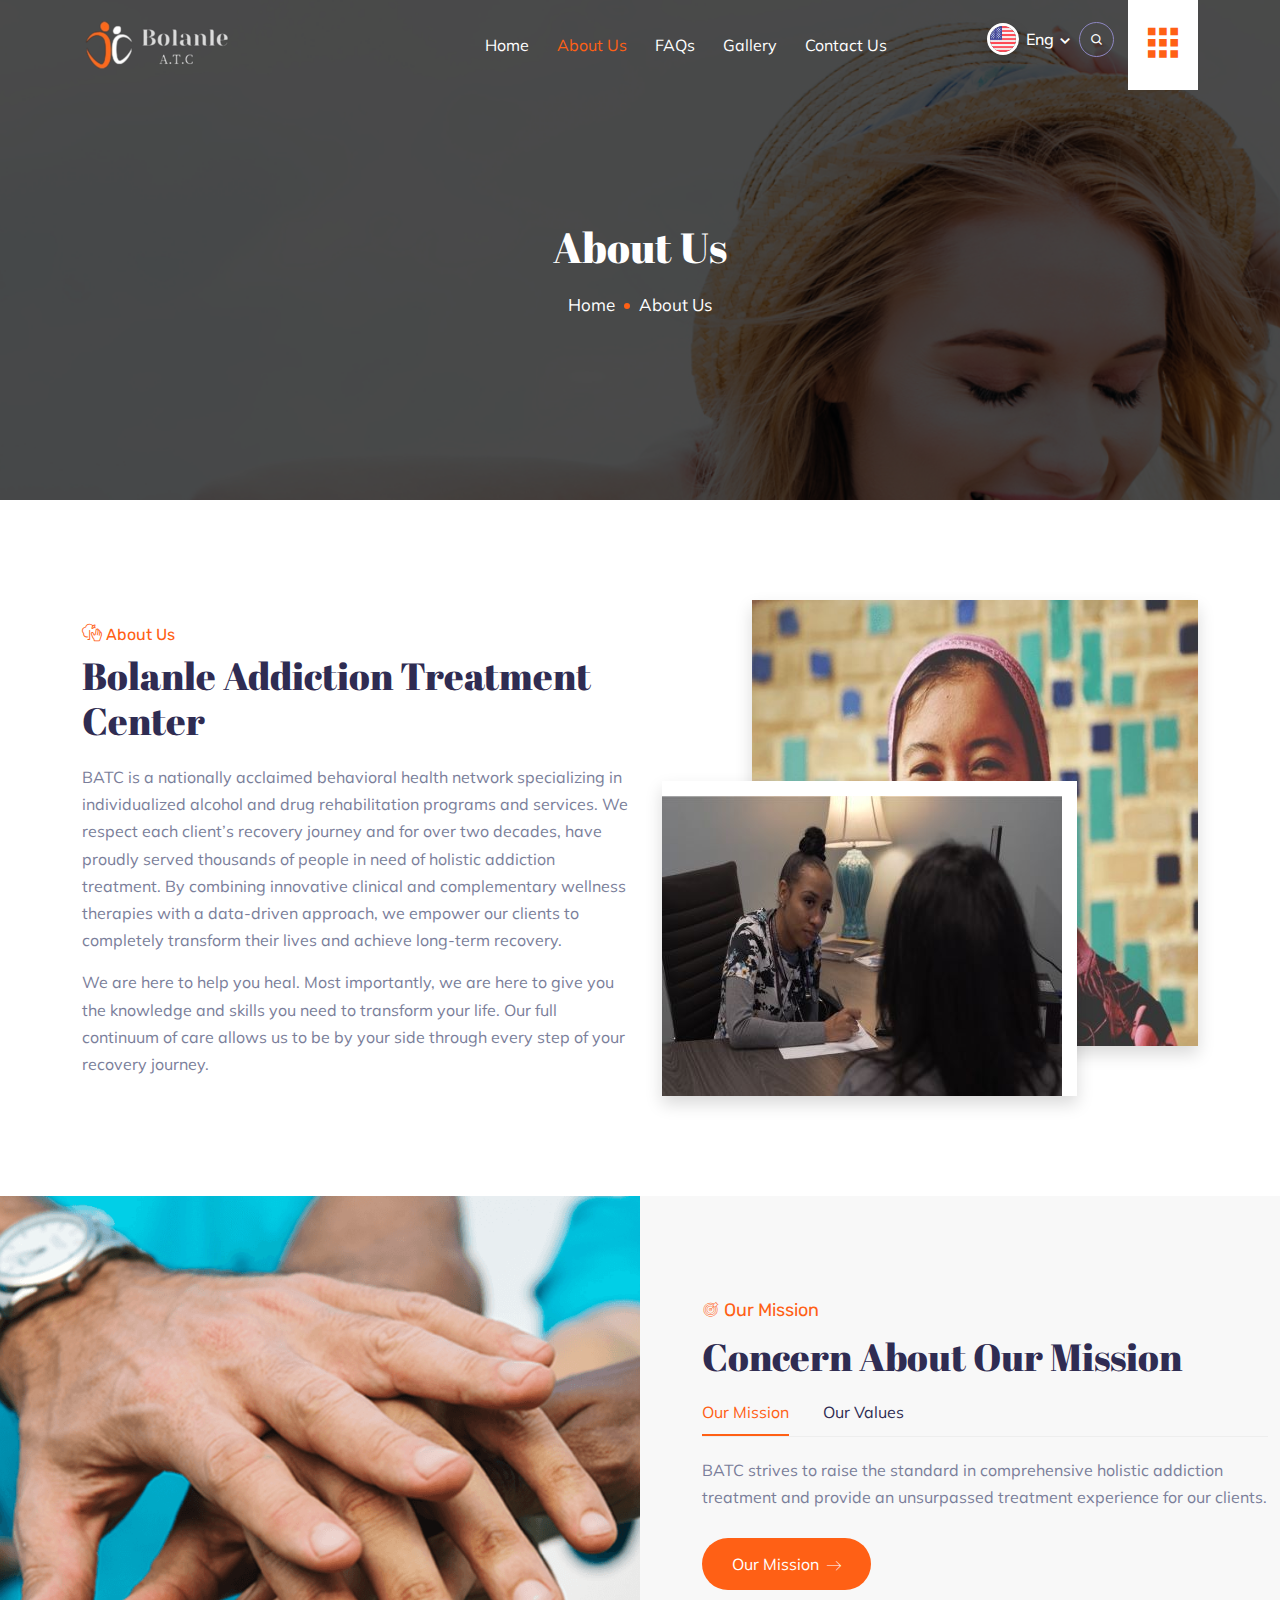
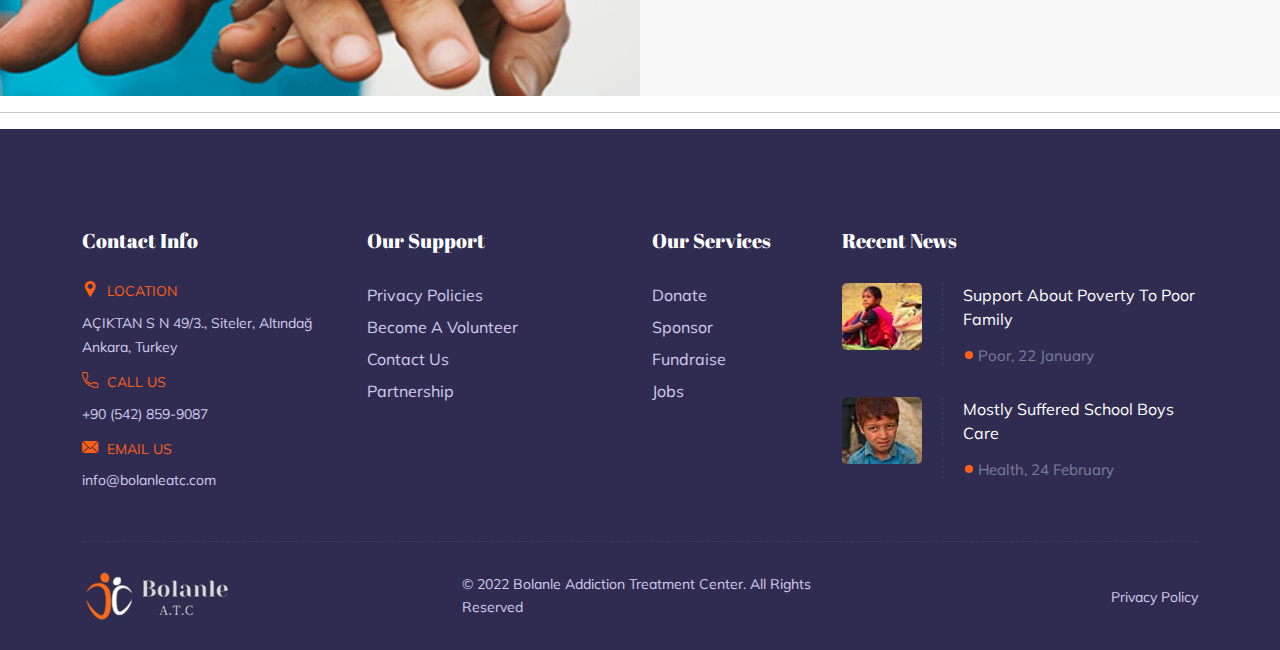
==== commit a9bb4582: "message" ====
--- a/about-us.html
+++ b/about-us.html
@@ -321,23 +321,13 @@
 
                             <ul class="footer-quick-links">
                                 <li>
-                                    <a href="#">
+                                    <a href="privacy-policy.html">
                                         Privacy Policies
                                     </a>
                                 </li>
                                 <li>
                                     <a href="#">
-                                        Donate Now
-                                    </a>
-                                </li>
-                                <li>
-                                    <a href="#">
                                         Become a Volunteer
-                                    </a>
-                                </li>
-                                <li>
-                                    <a href="#">
-                                        Careers
                                     </a>
                                 </li>
                                 <li>
@@ -374,16 +364,7 @@
                                         Fundraise
                                     </a>
                                 </li>
-                                <li>
-                                    <a href="#">
-                                        Volunteer
-                                    </a>
-                                </li>
-                                <li>
-                                    <a href="#">
-                                        Partner
-                                    </a>
-                                </li>
+
                                 <li>
                                     <a href="#">
                                         Jobs
@@ -430,17 +411,14 @@
                             <div class="col-lg-4 col-md-6">
                                 <p>
                                     <i class="far fa-copyright"></i>
-                                    Copyright © 2022 Bolanle Addiction Treatment Center. All Rights Reserved
+                                    © 2022 Bolanle Addiction Treatment Center.  All Rights Reserved
                                 </p>
                             </div>
 
                             <div class="col-lg-4 col-md-6">
                                 <ul>
                                     <li>
-                                        <a href="#">Terms & Conditions</a>
-                                    </li>
-                                    <li>
-                                        <a href="#">Privacy Policy</a>
+                                        <a href="privacy-policy.html">Privacy Policy</a>
                                     </li>
                                 </ul>
                             </div>
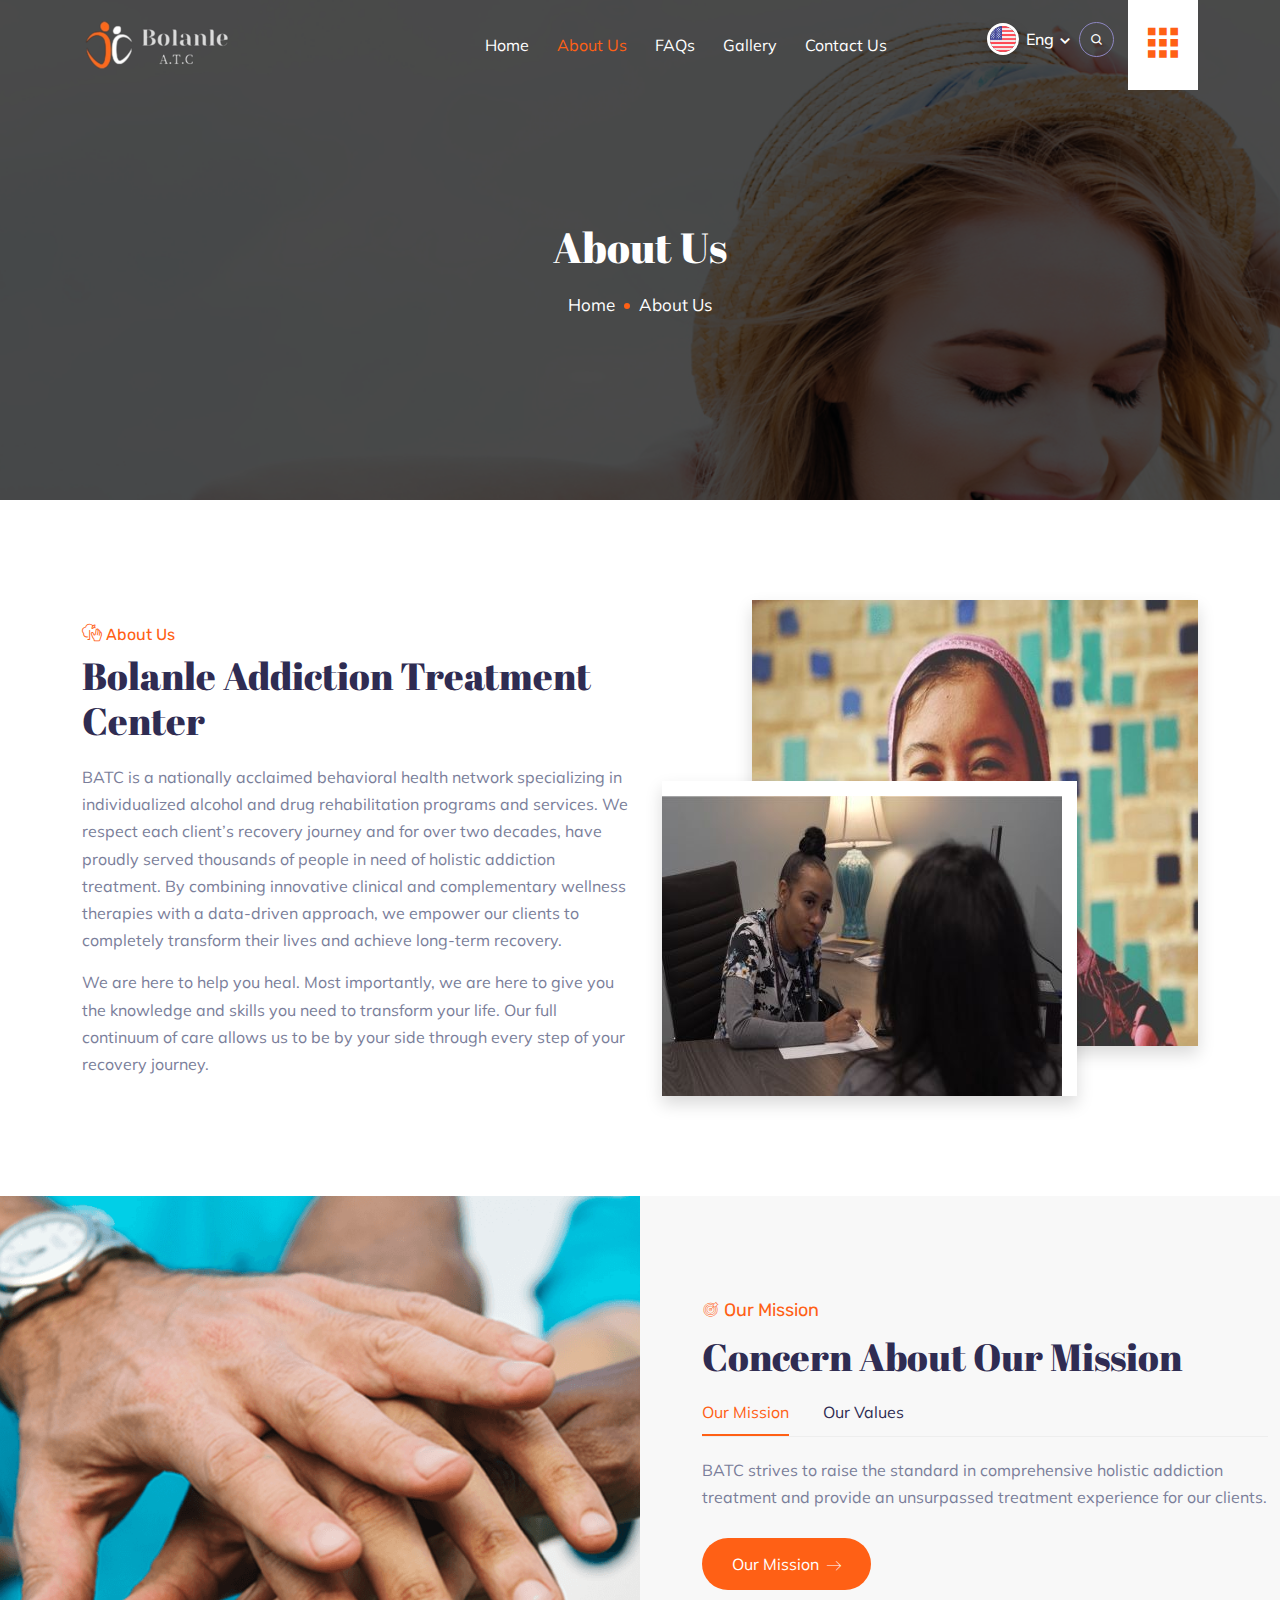
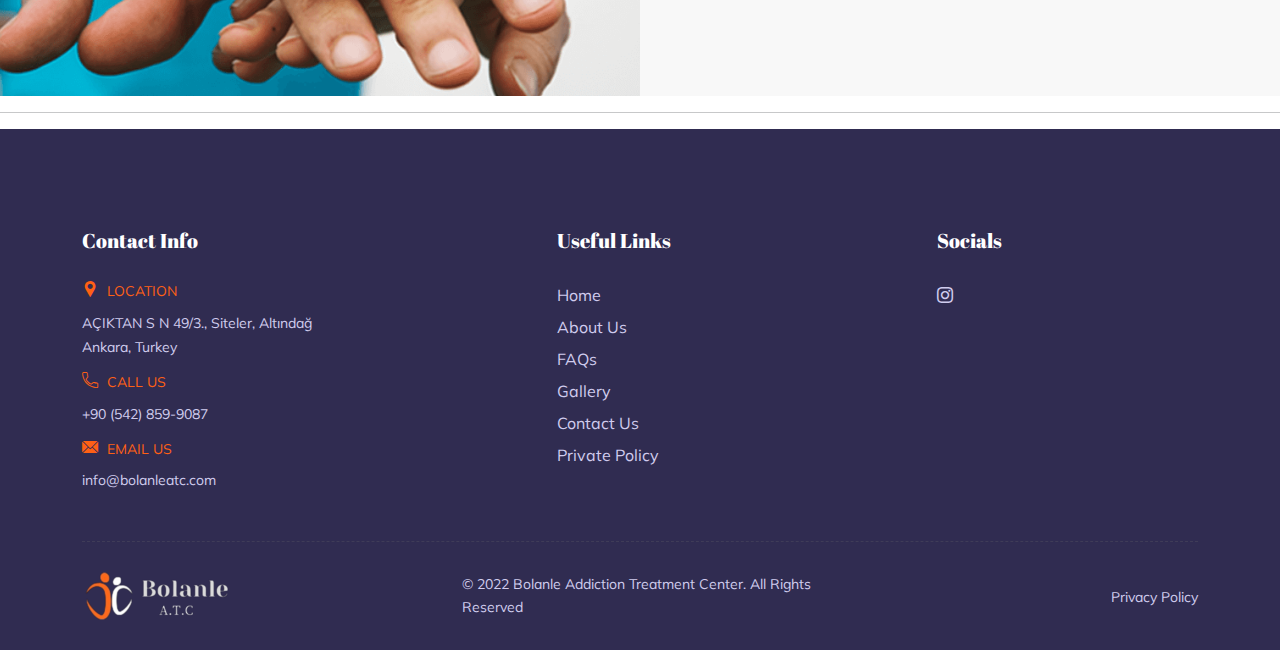
==== commit 1c628908: "Added privacy policy and added instagram social icon" ====
--- a/about-us.html
+++ b/about-us.html
@@ -282,12 +282,10 @@
 
         <hr>
 
-
-
         <footer class="footer-section pt-100">
             <div class="container">
                 <div class="row">
-                    <div class="col-lg-3 col-md-6 col-sm-6">
+                    <div class="col-lg-5 col-md-6 col-sm-6">
                         <div class="single-footer-widget">
                             <h3>Contact info</h3>
 
@@ -315,84 +313,56 @@
                         </div>
                     </div>
 
+                    <div class="col-lg-4 col-md-6 col-sm-6">
+                        <div class="single-footer-widget">
+                            <h3>Useful Links</h3>
+
+                            <ul class="footer-quick-links">
+                                <li>
+                                    <a href="index.html">
+                                        Home
+                                    </a>
+                                </li>
+                                <li>
+                                    <a href="about-us.html">
+                                        About Us
+                                    </a>
+                                </li>
+                                <li>
+                                    <a href="faqs.html">
+                                        FAQs
+                                    </a>
+                                </li>
+                                <li>
+                                    <a href="gallery.html">
+                                        Gallery
+                                    </a>
+                                </li>
+                                <li>
+                                    <a href="contact-us.html">
+                                        Contact Us
+                                    </a>
+                                </li>
+                                <li>
+                                    <a href="privacy-policy.html">
+                                        Private Policy
+                                    </a>
+                                </li>
+                            </ul>
+                        </div>
+                    </div>
+
                     <div class="col-lg-3 col-md-6 col-sm-6">
                         <div class="single-footer-widget">
-                            <h3>Our Support</h3>
+                            <h3>Socials</h3>
 
                             <ul class="footer-quick-links">
                                 <li>
-                                    <a href="privacy-policy.html">
-                                        Privacy Policies
-                                    </a>
-                                </li>
-                                <li>
-                                    <a href="#">
-                                        Become a Volunteer
-                                    </a>
-                                </li>
-                                <li>
-                                    <a href="contact-us.html">
-                                        Contact Us
-                                    </a>
-                                </li>
-                                <li>
-                                    <a href="#">
-                                        Partnership
+                                    <a href="https://instagram.com/bolanle_atc">
+                                        <i class="flaticon-instagram"></i>
                                     </a>
                                 </li>
                             </ul>
-                        </div>
-                    </div>
-
-                    <div class="col-lg-2 col-md-6 col-sm-6">
-                        <div class="single-footer-widget">
-                            <h3>Our Services</h3>
-
-                            <ul class="footer-quick-links">
-                                <li>
-                                    <a href="#">
-                                        Donate
-                                    </a>
-                                </li>
-                                <li>
-                                    <a href="#">
-                                        Sponsor
-                                    </a>
-                                </li>
-                                <li>
-                                    <a href="#">
-                                        Fundraise
-                                    </a>
-                                </li>
-
-                                <li>
-                                    <a href="#">
-                                        Jobs
-                                    </a>
-                                </li>
-                            </ul>
-                        </div>
-                    </div>
-
-                    <div class="col-lg-4 col-md-6 col-sm-6">
-                        <div class="single-footer-widget">
-                            <h3>Recent News</h3>
-
-                            <div class="footer-news">
-                                <a href="#">
-                                    <img src="assets/img/footer-news/1.jpg" alt="image">
-                                    <h4>Support about poverty to poor family</h4>
-                                    <span>Poor, 22 January</span>
-                                </a>
-                            </div>
-
-                            <div class="footer-news">
-                                <a href="#">
-                                    <img src="assets/img/footer-news/2.jpg" alt="image">
-                                    <h4>Mostly suffered school Boys care</h4>
-                                    <span>Health, 24 February</span>
-                                </a>
-                            </div>
                         </div>
                     </div>
                 </div>
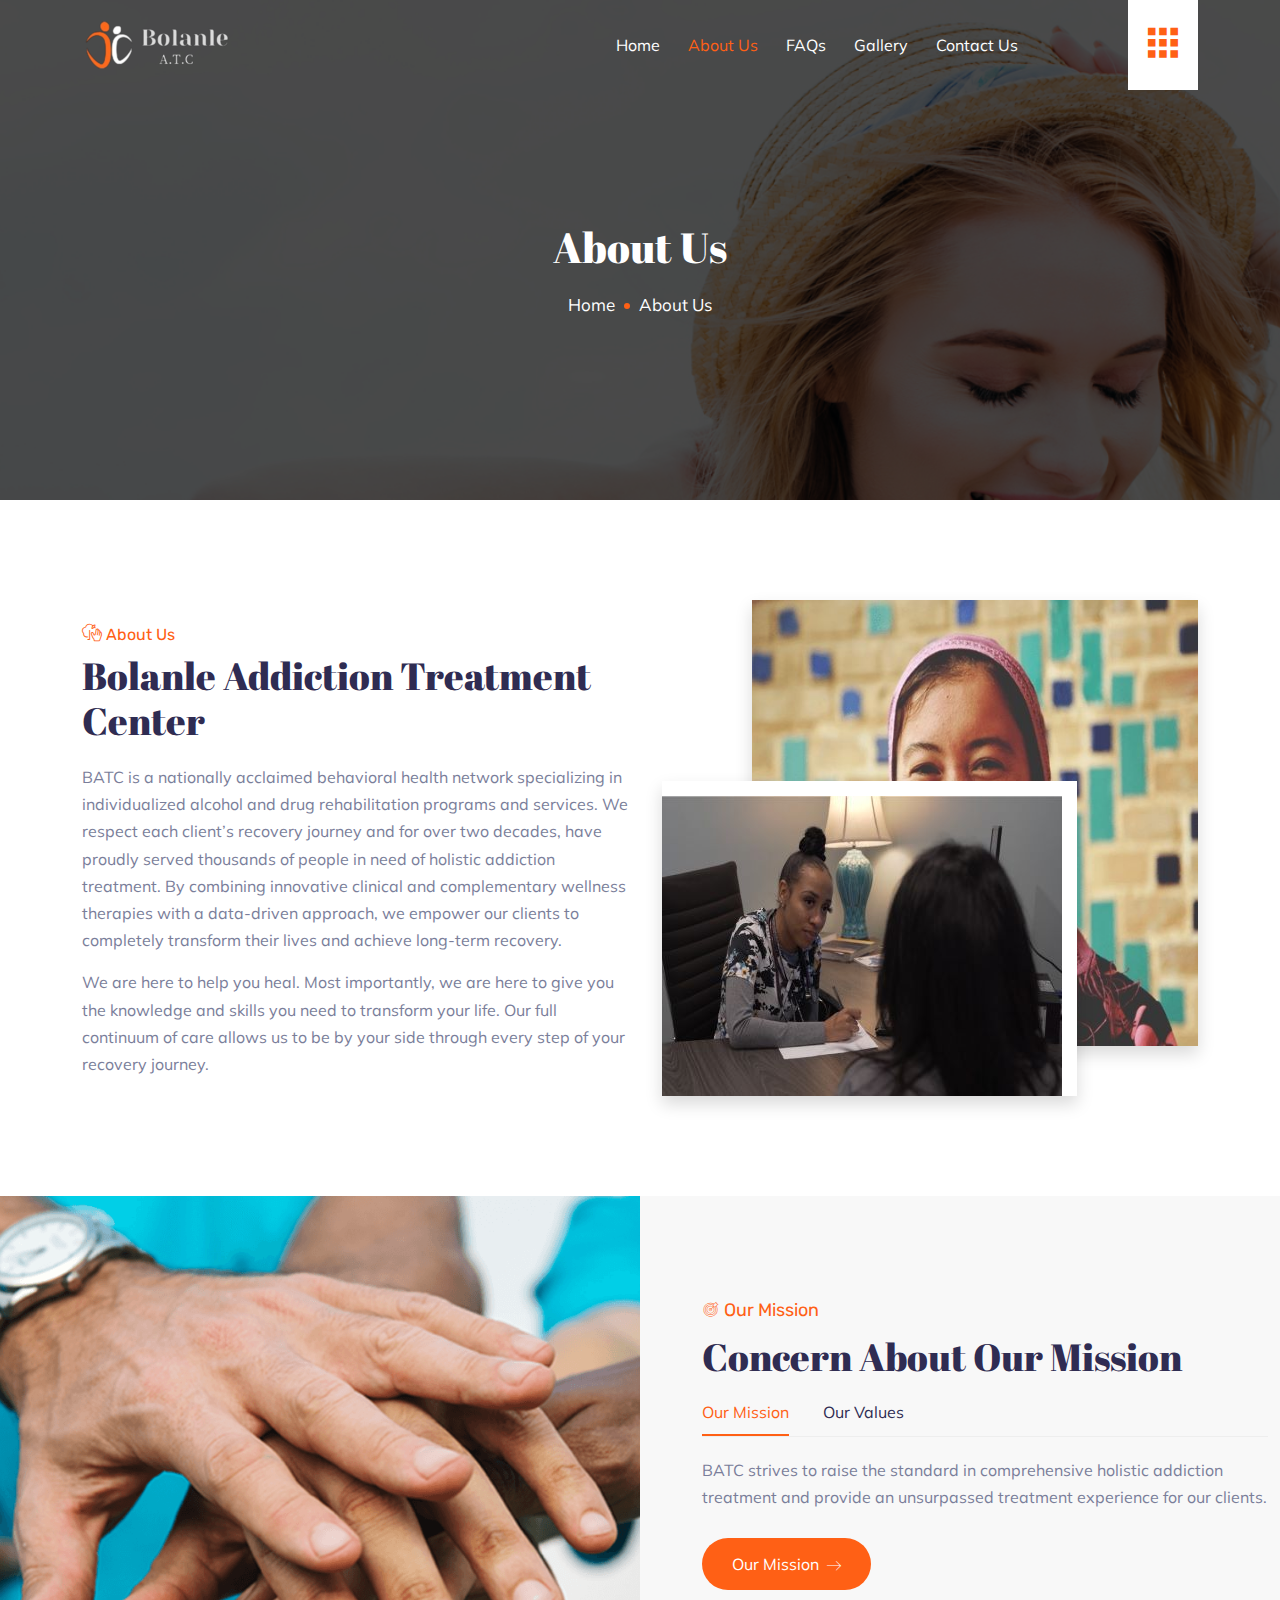
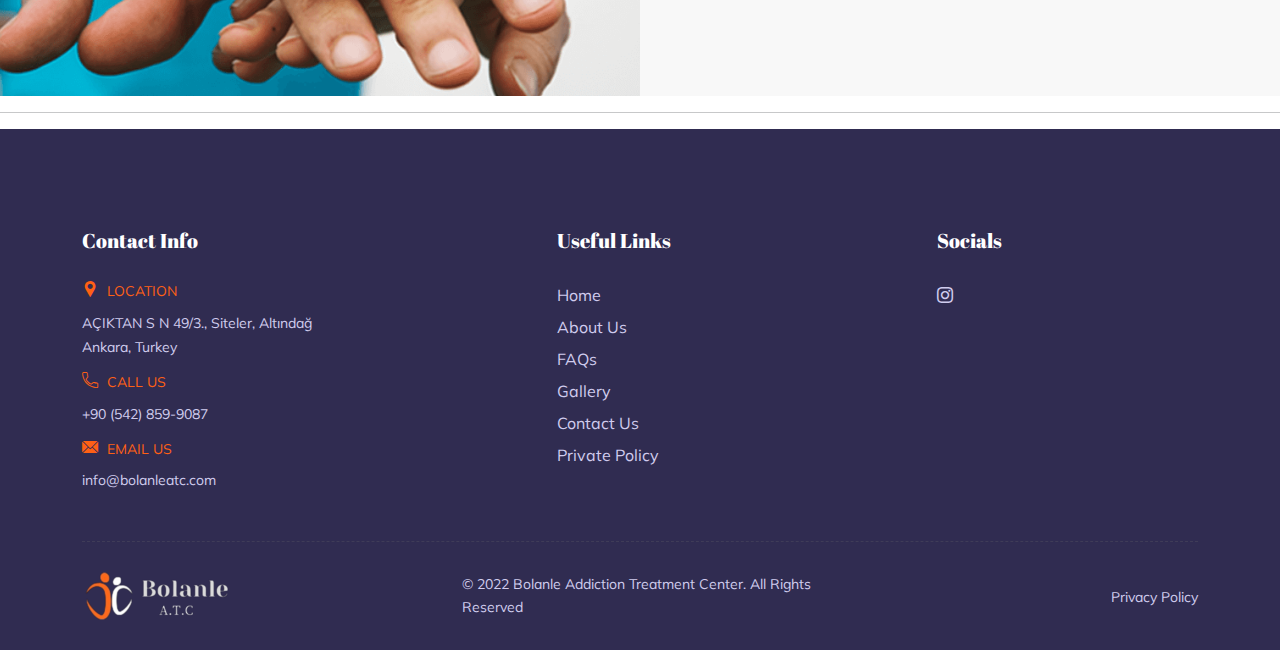
==== commit 33d61159: "Removed search and language options from menu" ====
--- a/about-us.html
+++ b/about-us.html
@@ -90,51 +90,6 @@
                             </ul>
 
                             <div class="others-options">
-                                <div class="dropdown language-switcher d-inline-block">
-                                    <button class="dropdown-toggle" type="button" data-bs-toggle="dropdown" aria-haspopup="true" aria-expanded="false">
-                                        <img src="assets/img/flag/us-flag.jpg" class="shadow" alt="image">
-                                        <span>Eng <i class='bx bx-chevron-down'></i></span>
-                                    </button>
-
-                                    <div class="dropdown-menu">
-                                        <a href="#" class="dropdown-item d-flex align-items-center">
-                                            <img src="assets/img/flag/germany-flag.jpg" class="shadow-sm" alt="flag">
-                                            <span>Ger</span>
-                                        </a>
-                                        <a href="#" class="dropdown-item d-flex align-items-center">
-                                            <img src="assets/img/flag/france-flag.jpg" class="shadow-sm" alt="flag">
-                                            <span>Fre</span>
-                                        </a>
-                                        <a href="#" class="dropdown-item d-flex align-items-center">
-                                            <img src="assets/img/flag/spain-flag.jpg" class="shadow-sm" alt="flag">
-                                            <span>Spa</span>
-                                        </a>
-                                        <a href="#" class="dropdown-item d-flex align-items-center">
-                                            <img src="assets/img/flag/russia-flag.jpg" class="shadow-sm" alt="flag">
-                                            <span>Rus</span>
-                                        </a>
-                                        <a href="#" class="dropdown-item d-flex align-items-center">
-                                            <img src="assets/img/flag/italy-flag.jpg" class="shadow-sm" alt="flag">
-                                            <span>Ita</span>
-                                        </a>
-                                    </div>
-                                </div>
-
-                                <div class="option-item"><i class="search-btn bx bx-search"></i>
-                                    <i class="close-btn bx bx-x"></i>
-                                    <div class="search-overlay search-popup">
-                                        <div class='search-box'>
-                                            <form class="search-form">
-                                                <input class="search-input" name="search" placeholder="Search" type="text">
-
-                                                <button class="search-button" type="submit">
-                                                    <i class="bx bx-search"></i>
-                                                </button>
-                                            </form>
-                                        </div>
-                                    </div>
-                                </div>
-
                                 <div class="burger-menu">
                                     <i class="flaticon-menu"></i>
                                 </div>
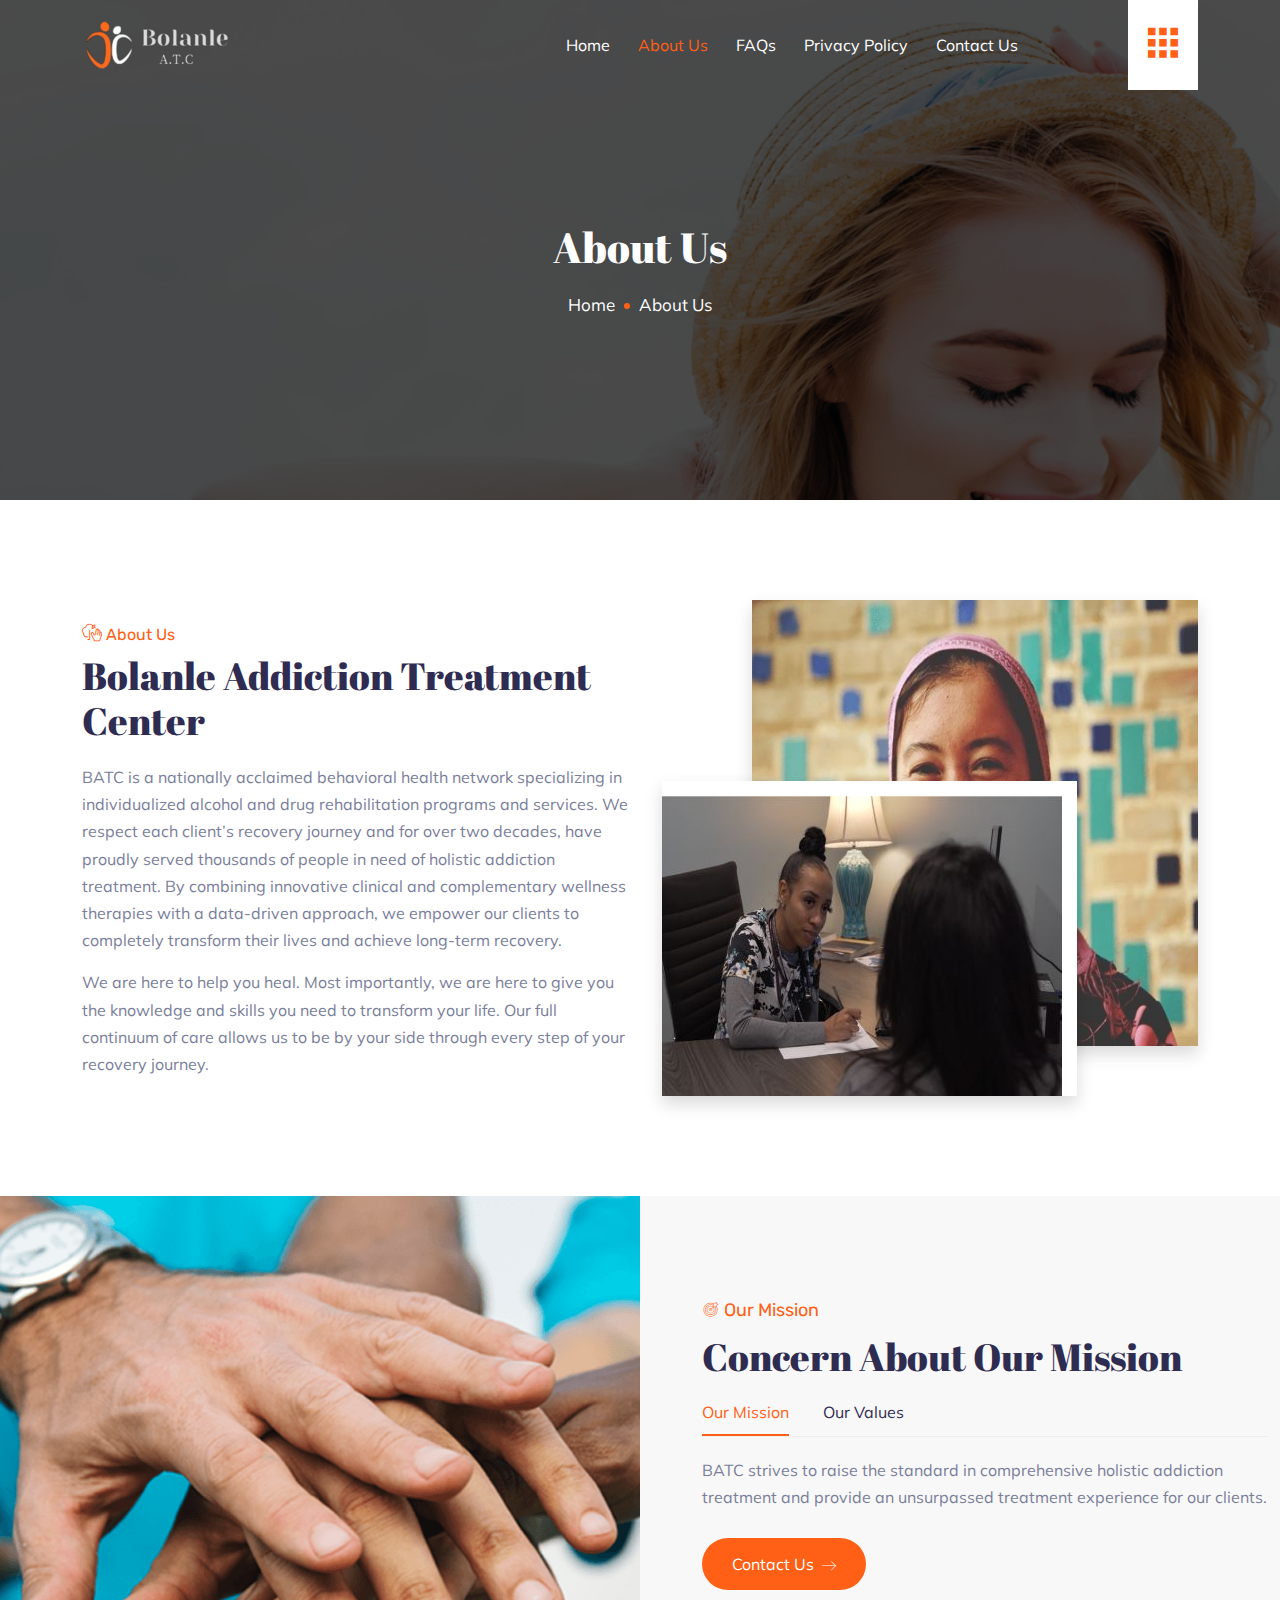
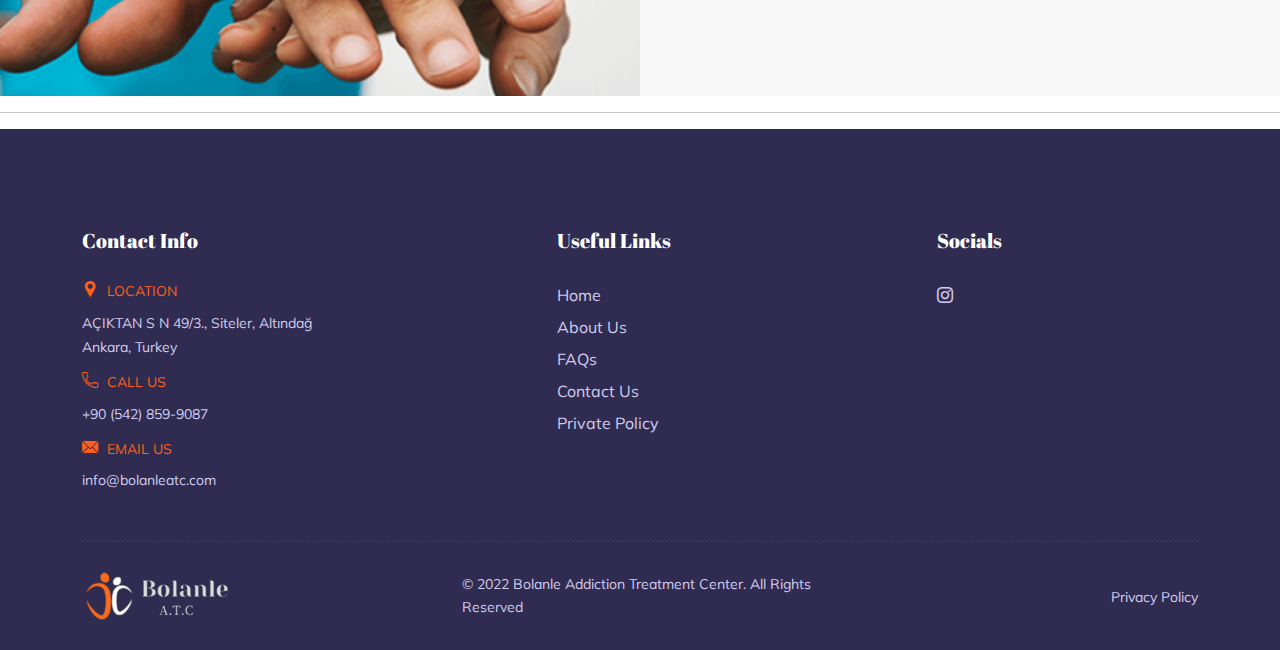
==== commit f3165e35: "Removed gallery" ====
--- a/about-us.html
+++ b/about-us.html
@@ -77,8 +77,8 @@
                                 </li>
 
                                 <li class="nav-item">
-                                    <a href="gallery.html" class="nav-link">
-                                        Gallery
+                                    <a href="privacy-policy.html" class="nav-link">
+                                        Privacy Policy
                                     </a>
                                 </li>
 
@@ -207,8 +207,8 @@
 								<div class="tab_content">
 									<div class="tabs_item">
 										<p>BATC strives to raise the standard in comprehensive holistic addiction treatment and provide an unsurpassed treatment experience for our clients.</p>
-										<a class="default-btn" href="#">
-                                            Our Mission
+										<a class="default-btn" href="contact-us.html">
+                                            Contact Us
                                             <span></span>
                                             <i class="flaticon-right"></i>
 										</a>
@@ -220,8 +220,8 @@
                                         <p><strong>Integrity</strong> – We adhere to moral and ethical principles by demonstrating honesty, confidentiality, and trust to all individuals and families whom we serve and hold our clients’ rights to privacy sacred.</p>
                                         <p><strong>Commitment</strong> – We are committed to providing an unparalleled healing experience to our clients in an environment of safety, wellness, recovery, and clinical excellence.</p>
 
-										<a class="default-btn" href="#">
-                                            Our Mission
+										<a class="default-btn" href="contact-us.html">
+                                            Contact Us
                                             <span></span>
                                             <i class="flaticon-right"></i>
 										</a>
@@ -288,11 +288,7 @@
                                         FAQs
                                     </a>
                                 </li>
-                                <li>
-                                    <a href="gallery.html">
-                                        Gallery
-                                    </a>
-                                </li>
+
                                 <li>
                                     <a href="contact-us.html">
                                         Contact Us
